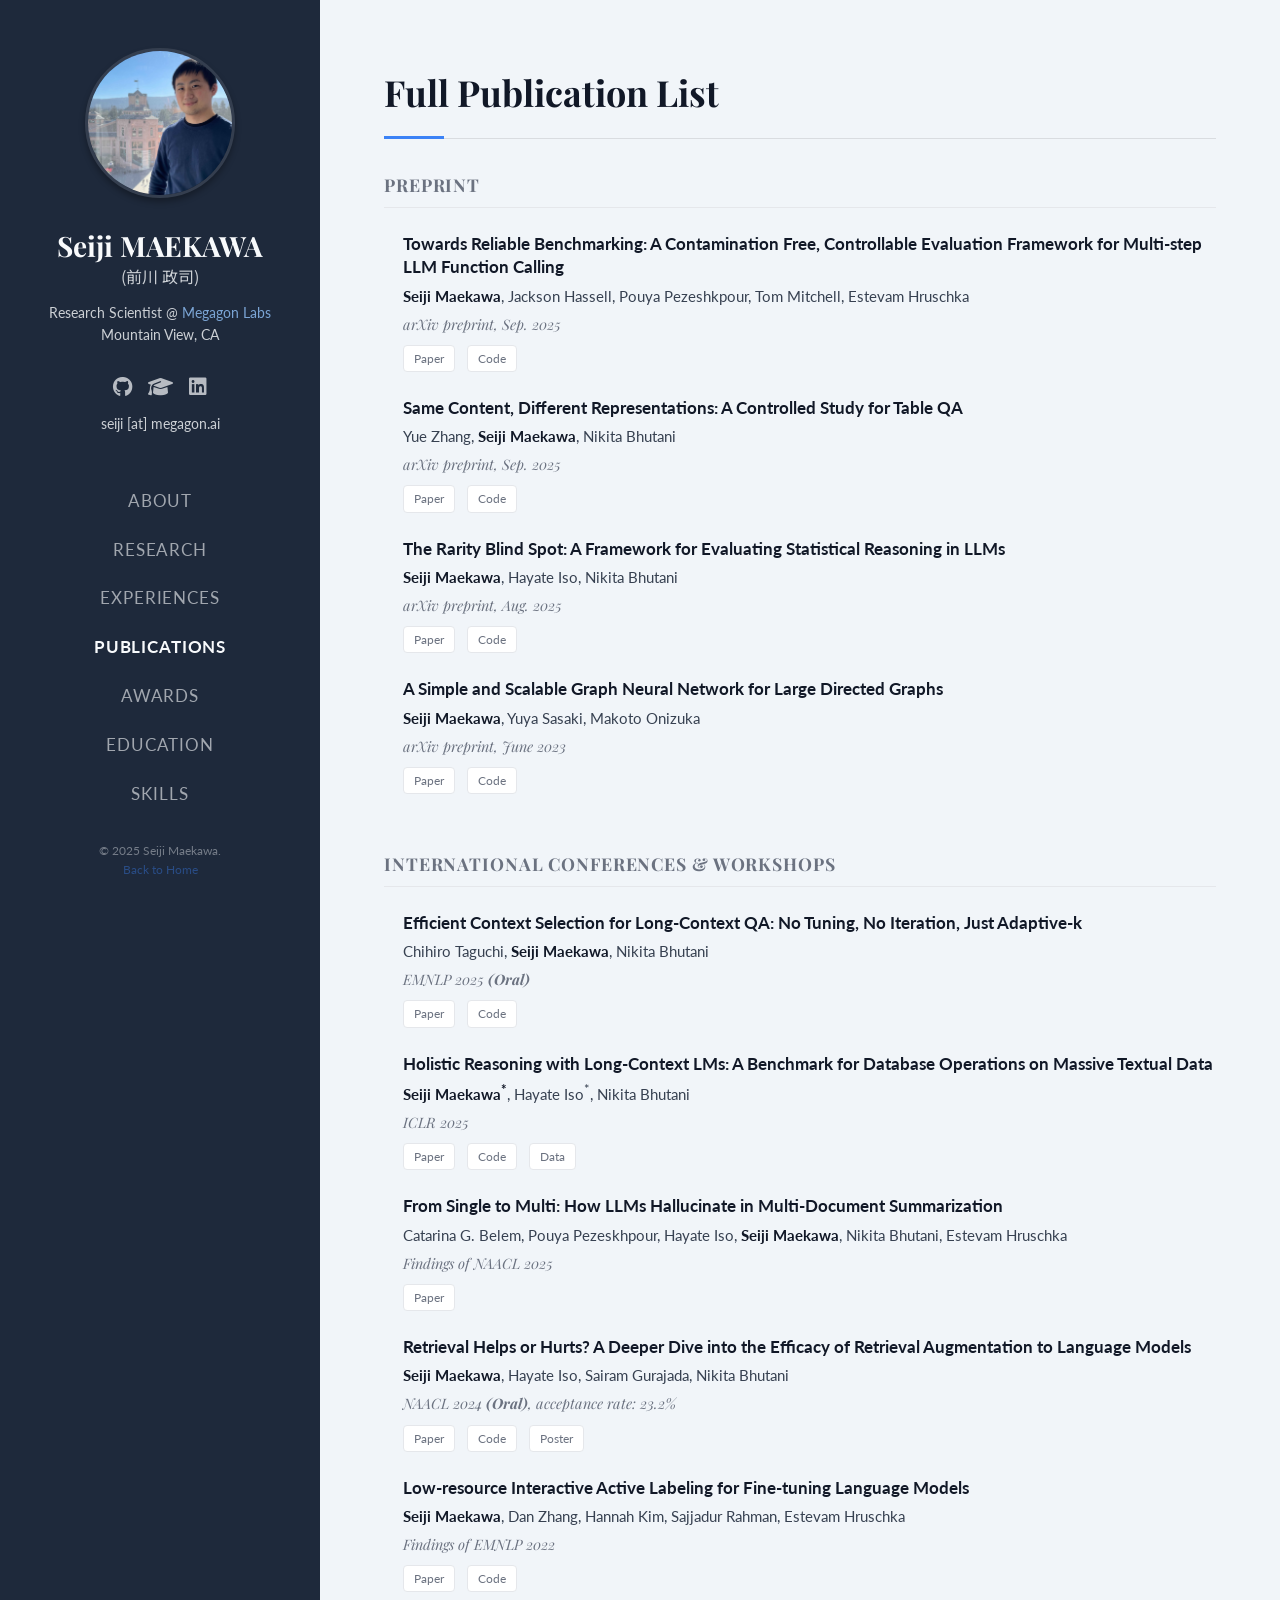
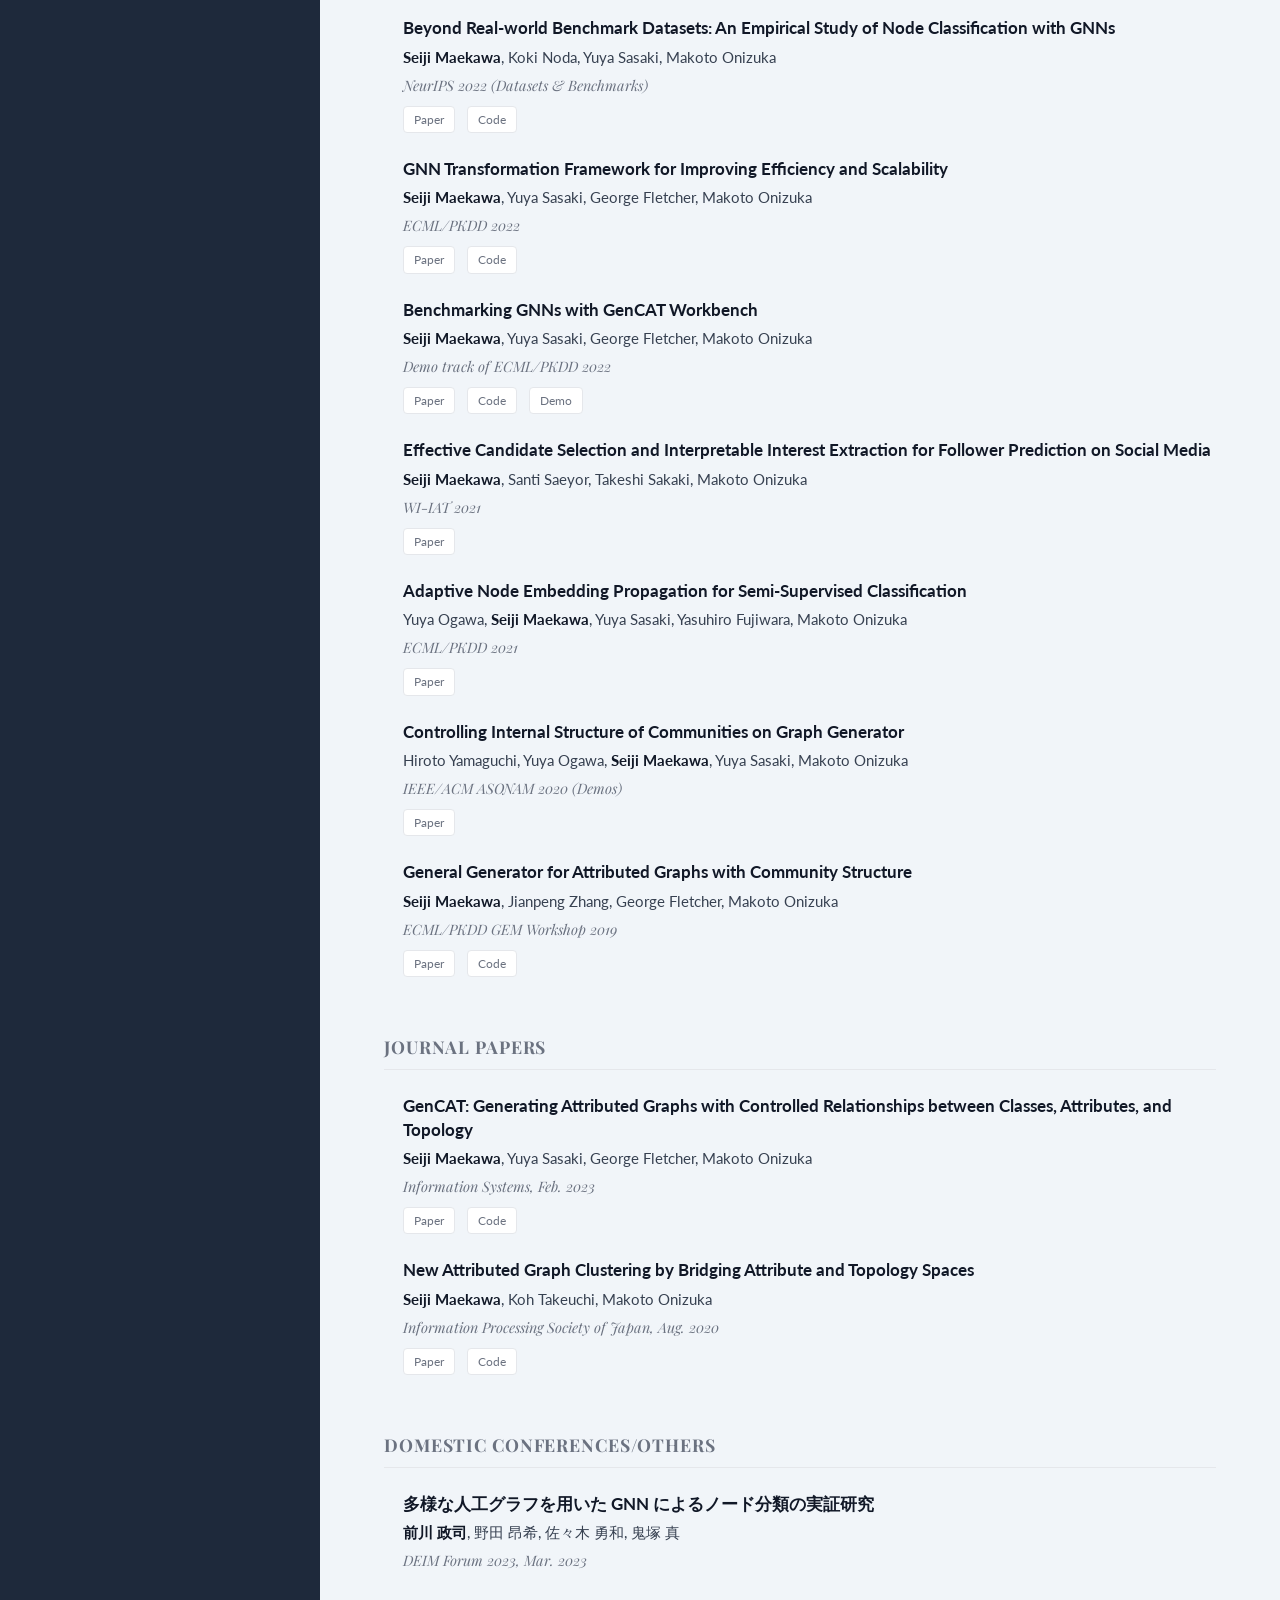
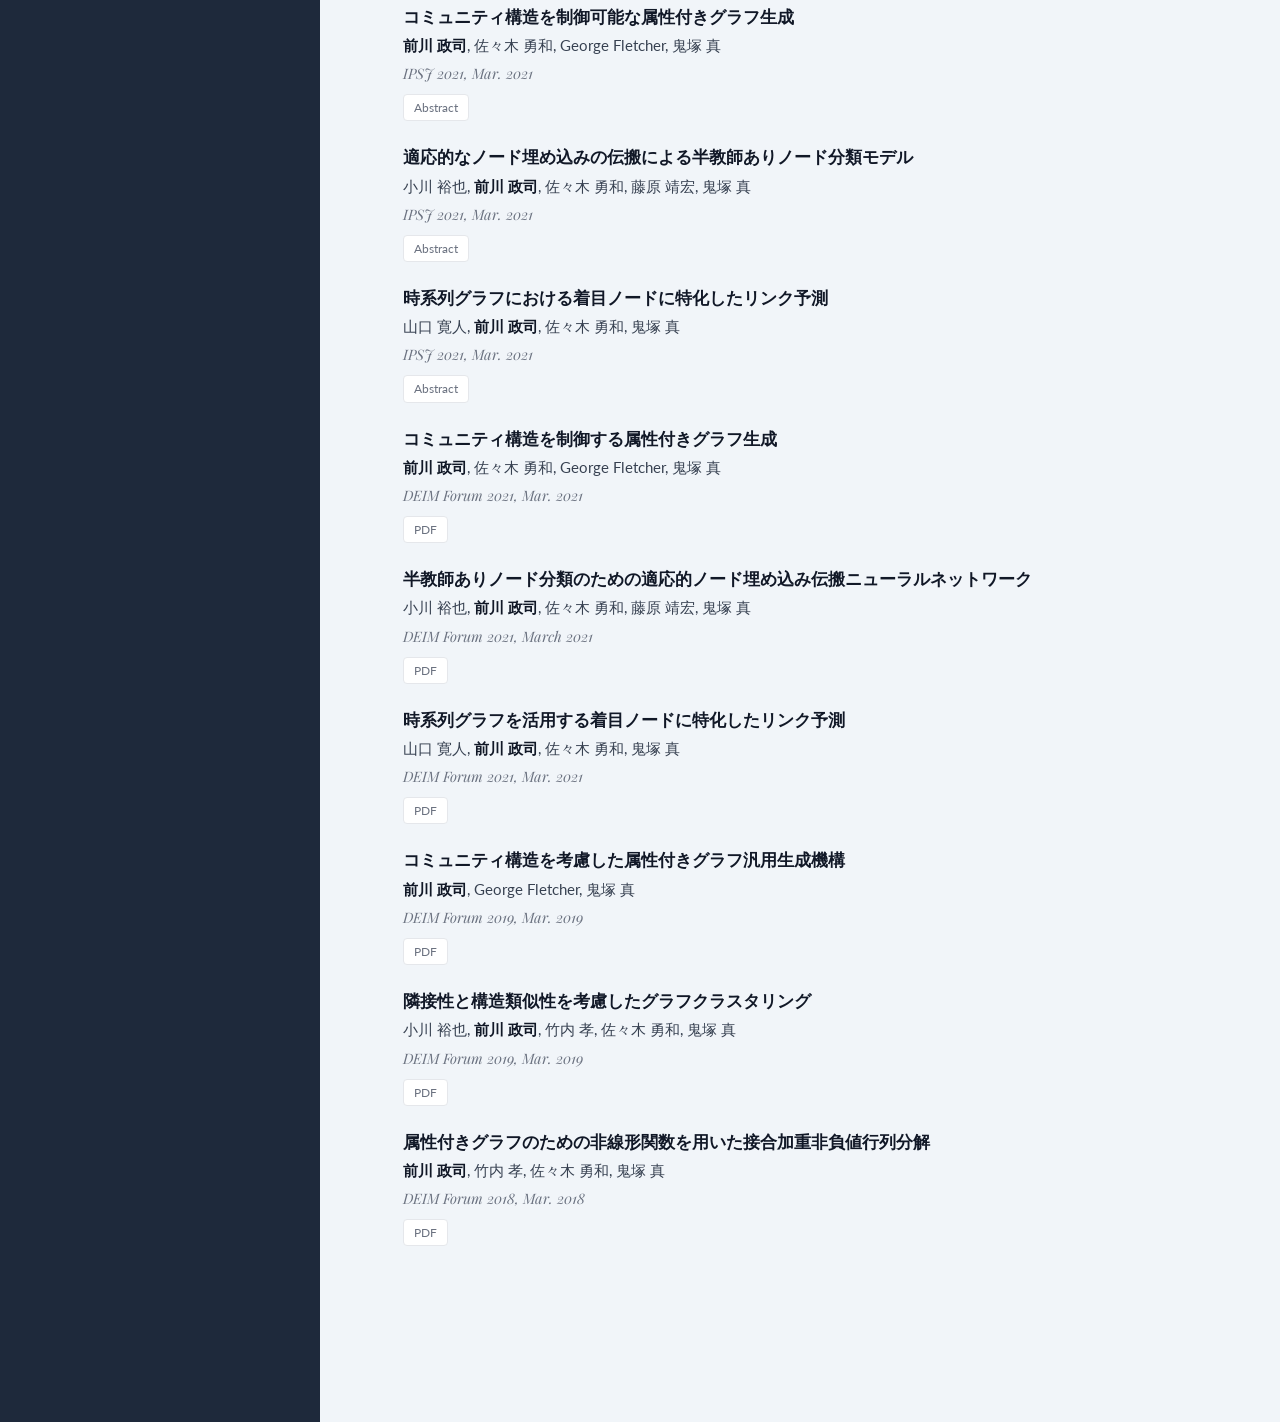
==== publications.html @ 1cd1bb96 "add codebase links" ====
<!DOCTYPE html>
<html lang="ja">
<head>
    <meta charset="utf-8">
    <meta name="viewport" content="width=device-width, initial-scale=1.0">
    <title>Publications - Seiji MAEKAWA</title>
    <!-- Elegant Serif for Headlines, Clean Sans for body -->
    <link href="https://fonts.googleapis.com/css2?family=Playfair+Display:ital,wght@0,400;0,700;1,400&family=Lato:wght@300;400;700&family=Noto+Sans+JP:wght@300;400;700&display=swap" rel="stylesheet">
    <link rel="stylesheet" href="https://cdnjs.cloudflare.com/ajax/libs/font-awesome/6.4.0/css/all.min.css">
    <link href="css/style.css" rel="stylesheet">
</head>
<body>

<div class="layout-wrapper">
    <!-- Sidebar -->
    <aside class="sidebar">
        <div class="sidebar-sticky">
            <div class="profile-header">
                <a href="index.html">
                    <img class="profile-picture" src="seiji_hp_wide.jpg" alt="Seiji Maekawa"/>
                </a>
                <h1 class="about-name"><a href="index.html" style="color: inherit;">Seiji MAEKAWA</a> <br> <span class="jp-name">(前川 政司)</span></h1>
                <p class="current-position">
                    Research Scientist @ <a href="https://megagon.ai/" target="_blank">Megagon Labs</a><br>
                    Mountain View, CA
                </p>
                <div class="social-links">
                    <a href="https://github.com/seijimaekawa" aria-label="GitHub"><i class="fab fa-github"></i></a>
                    <a href="https://scholar.google.com/citations?user=O2HlSxwAAAAJ" aria-label="Google Scholar"><i class="fas fa-graduation-cap"></i></a>
                    <a href="https://www.linkedin.com/in/seiji-maekawa-04952b1b4/" aria-label="LinkedIn"><i class="fab fa-linkedin"></i></a>
                </div>
                <div style="margin-top: 10px; font-size: 0.9em; opacity: 0.8;">
                   seiji [at] megagon.ai
                </div>
            </div>

            <nav class="sidebar-nav">
                <ul>
                    <li><a href="index.html#about">About</a></li>
                    <li><a href="index.html#research">Research</a></li>
                    <li><a href="index.html#experiences">Experiences</a></li>
                    <li><a href="publications.html" style="opacity: 1; font-weight: 700;">Publications</a></li>
                    <li><a href="index.html#awards">Awards</a></li>
                    <li><a href="index.html#education">Education</a></li>
                    <li><a href="index.html#skills">Skills</a></li>
                </ul>
            </nav>

            <footer class="sidebar-footer">
                <p>© 2025 Seiji Maekawa.</p>
                <p><a href="index.html">Back to Home</a></p>
            </footer>
        </div>
    </aside>

    <!-- Mobile Header -->
    <header class="mobile-header">
        <div class="container">
            <a class="mobile-brand" href="index.html">S. Maekawa</a>
            <button class="mobile-menu-toggle" aria-label="Open Menu">
                <i class="fas fa-bars"></i>
            </button>
        </div>
    </header>

    <!-- Main Content Area -->
    <main class="main-content">
        
        <section id="publications-full">
            <h2 class="section-title">Full Publication List</h2>

            <div class="pub-category">
                <h3>Preprint</h3>
                <div class="publication-list">
                    <div class="publication-item">
                        <div class="pub-title">Towards Reliable Benchmarking: A Contamination Free, Controllable Evaluation Framework for Multi-step LLM Function Calling</div>
                        <div class="pub-authors"><u>Seiji Maekawa</u>, Jackson Hassell, Pouya Pezeshkpour, Tom Mitchell, Estevam Hruschka</div>
                        <div class="pub-venue">arXiv preprint, Sep. 2025</div>
                        <div class="pub-links">
                            <a href="https://arxiv.org/abs/2509.26553" class="btn-sm">Paper</a>
                            <a href="https://github.com/megagonlabs/FuncBenchGen" class="btn-sm">Code</a>
                        </div>
                    </div>                
                    <div class="publication-item">
                        <div class="pub-title">Same Content, Different Representations: A Controlled Study for Table QA</div>
                        <div class="pub-authors">Yue Zhang, <u>Seiji Maekawa</u>, Nikita Bhutani</div>
                        <div class="pub-venue">arXiv preprint, Sep. 2025</div>
                        <div class="pub-links">
                            <a href="https://arxiv.org/abs/2509.22983" class="btn-sm">Paper</a>
                            <a href="https://github.com/megagonlabs/RePairTQA" class="btn-sm">Code</a>
                        </div>
                    </div>                
                    <div class="publication-item">
                        <div class="pub-title">The Rarity Blind Spot: A Framework for Evaluating Statistical Reasoning in LLMs</div>
                        <div class="pub-authors"><u>Seiji Maekawa</u>, Hayate Iso, Nikita Bhutani</div>
                        <div class="pub-venue">arXiv preprint, Aug. 2025</div>
                        <div class="pub-links">
                            <a href="https://arxiv.org/abs/2509.00245" class="btn-sm">Paper</a>
                            <a href="https://github.com/megagonlabs/DiFBench" class="btn-sm">Code</a>
                        </div>
                    </div>
                    <div class="publication-item">
                        <div class="pub-title">A Simple and Scalable Graph Neural Network for Large Directed Graphs</div>
                        <div class="pub-authors"><u>Seiji Maekawa</u>, Yuya Sasaki, Makoto Onizuka</div>
                        <div class="pub-venue">arXiv preprint, June 2023</div>
                        <div class="pub-links">
                            <a href="https://arxiv.org/abs/2306.08274" class="btn-sm">Paper</a>
                            <a href="https://github.com/seijimaekawa/A2DUG" class="btn-sm">Code</a>
                        </div>
                    </div>
                </div>
            </div>
            
            <div class="pub-category">
                <h3>International Conferences & Workshops</h3>
                <div class="publication-list">
                    <div class="publication-item">
                        <div class="pub-title">Efficient Context Selection for Long-Context QA: No Tuning, No Iteration, Just Adaptive-k</div>
                        <div class="pub-authors">Chihiro Taguchi, <u>Seiji Maekawa</u>, Nikita Bhutani</div>
                        <div class="pub-venue">EMNLP 2025 <strong>(Oral)</strong></div>
                        <div class="pub-links">
                            <a href="https://arxiv.org/abs/2506.08479" class="btn-sm">Paper</a>
                            <a href="https://github.com/megagonlabs/adaptive-k-retrieval" class="btn-sm">Code</a>
                        </div>
                    </div>

                    <div class="publication-item">
                        <div class="pub-title">Holistic Reasoning with Long-Context LMs: A Benchmark for Database Operations on Massive Textual Data</div>
                        <div class="pub-authors"><u>Seiji Maekawa<sup>*</sup></u>, Hayate Iso<sup>*</sup>, Nikita Bhutani</div>
                        <div class="pub-venue">ICLR 2025</div>
                        <div class="pub-links">
                            <a href="https://arxiv.org/abs/2410.11996" class="btn-sm">Paper</a>
                            <a href="https://github.com/megagonlabs/holobench" class="btn-sm">Code</a>
                            <a href="https://huggingface.co/datasets/megagonlabs/holobench" class="btn-sm">Data</a>
                        </div>
                    </div>

                    <div class="publication-item">
                        <div class="pub-title">From Single to Multi: How LLMs Hallucinate in Multi-Document Summarization</div>
                        <div class="pub-authors">Catarina G. Belem, Pouya Pezeskhpour, Hayate Iso, <u>Seiji Maekawa</u>, Nikita Bhutani, Estevam Hruschka</div>
                        <div class="pub-venue">Findings of NAACL 2025</div>
                         <div class="pub-links">
                            <a href="https://arxiv.org/abs/2410.13961" class="btn-sm">Paper</a>
                        </div>
                    </div>

                    <div class="publication-item">
                        <div class="pub-title">Retrieval Helps or Hurts? A Deeper Dive into the Efficacy of Retrieval Augmentation to Language Models</div>
                        <div class="pub-authors"><u>Seiji Maekawa</u>, Hayate Iso, Sairam Gurajada, Nikita Bhutani</div>
                        <div class="pub-venue">NAACL 2024 <strong>(Oral)</strong>, acceptance rate: 23.2%</div>
                        <div class="pub-links">
                            <a href="https://arxiv.org/abs/2402.13492" class="btn-sm">Paper</a>
                            <a href="https://github.com/megagonlabs/witqa" class="btn-sm">Code</a>
                            <a href="https://github.com/seijimaekawa/seijimaekawa.github.io/blob/test/files/WiTQA_poster.pdf" class="btn-sm">Poster</a>
                        </div>
                    </div>

                    <div class="publication-item">
                        <div class="pub-title">Low-resource Interactive Active Labeling for Fine-tuning Language Models</div>
                        <div class="pub-authors"><u>Seiji Maekawa</u>, Dan Zhang, Hannah Kim, Sajjadur Rahman, Estevam Hruschka</div>
                        <div class="pub-venue">Findings of EMNLP 2022</div>
                        <div class="pub-links">
                            <a href="https://aclanthology.org/2022.findings-emnlp.235/" class="btn-sm">Paper</a>
                            <a href="https://github.com/megagonlabs/Tyrogue" class="btn-sm">Code</a>
                        </div>
                    </div>

                    <div class="publication-item">
                        <div class="pub-title">Beyond Real-world Benchmark Datasets: An Empirical Study of Node Classification with GNNs</div>
                        <div class="pub-authors"><u>Seiji Maekawa</u>, Koki Noda, Yuya Sasaki, Makoto Onizuka</div>
                        <div class="pub-venue">NeurIPS 2022 (Datasets & Benchmarks)</div>
                        <div class="pub-links">
                            <a href="https://openreview.net/forum?id=bSULxOy3On" class="btn-sm">Paper</a>
                            <a href="https://github.com/seijimaekawa/empirical-study-of-GNNs" class="btn-sm">Code</a>
                        </div>
                    </div>

                    <div class="publication-item">
                        <div class="pub-title">GNN Transformation Framework for Improving Efficiency and Scalability</div>
                        <div class="pub-authors"><u>Seiji Maekawa</u>, Yuya Sasaki, George Fletcher, Makoto Onizuka</div>
                        <div class="pub-venue">ECML/PKDD 2022</div>
                        <div class="pub-links">
                            <a href="https://arxiv.org/abs/2207.12000" class="btn-sm">Paper</a>
                            <a href="https://github.com/seijimaekawa/LCtransformation" class="btn-sm">Code</a>
                        </div>
                    </div>
                    
                    <div class="publication-item">
                        <div class="pub-title">Benchmarking GNNs with GenCAT Workbench</div>
                        <div class="pub-authors"><u>Seiji Maekawa</u>, Yuya Sasaki, George Fletcher, Makoto Onizuka</div>
                        <div class="pub-venue">Demo track of ECML/PKDD 2022</div>
                        <div class="pub-links">
                            <a href="https://2022.ecmlpkdd.org/wp-content/uploads/2022/09/sub_1444.pdf" class="btn-sm">Paper</a>
                             <a href="https://github.com/seijimaekawa/GenCAT/tree/main/GenCAT_Workbench" class="btn-sm">Code</a>
                            <a href="https://www.youtube.com/watch?v=28xVOHRDpCE" class="btn-sm">Demo</a>
                        </div>
                    </div>

                    <div class="publication-item">
                        <div class="pub-title">Effective Candidate Selection and Interpretable Interest Extraction for Follower Prediction on Social Media</div>
                        <div class="pub-authors"><u>Seiji Maekawa</u>, Santi Saeyor, Takeshi Sakaki, Makoto Onizuka</div>
                        <div class="pub-venue">WI-IAT 2021</div>
                        <div class="pub-links">
                             <a href="https://dl.acm.org/doi/fullHtml/10.1145/3486622.3493954" class="btn-sm">Paper</a>
                        </div>
                    </div>

                    <div class="publication-item">
                        <div class="pub-title">Adaptive Node Embedding Propagation for Semi-Supervised Classification</div>
                        <div class="pub-authors">Yuya Ogawa, <u>Seiji Maekawa</u>, Yuya Sasaki, Yasuhiro Fujiwara, Makoto Onizuka</div>
                        <div class="pub-venue">ECML/PKDD 2021</div>
                        <div class="pub-links">
                            <a href="https://2021.ecmlpkdd.org/wp-content/uploads/2021/07/sub_662.pdf" class="btn-sm">Paper</a>
                        </div>
                    </div>

                    <div class="publication-item">
                        <div class="pub-title">Controlling Internal Structure of Communities on Graph Generator</div>
                        <div class="pub-authors">Hiroto Yamaguchi, Yuya Ogawa, <u>Seiji Maekawa</u>, Yuya Sasaki, Makoto Onizuka</div>
                        <div class="pub-venue">IEEE/ACM ASONAM 2020 (Demos)</div>
                        <div class="pub-links">
                            <a href="https://www.computer.org/csdl/proceedings-article/asonam/2020/09381439/1semypsPsFq" class="btn-sm">Paper</a>
                        </div>
                    </div>

                    <div class="publication-item">
                        <div class="pub-title">General Generator for Attributed Graphs with Community Structure</div>
                        <div class="pub-authors"><u>Seiji Maekawa</u>, Jianpeng Zhang, George Fletcher, Makoto Onizuka</div>
                        <div class="pub-venue">ECML/PKDD GEM Workshop 2019</div>
                        <div class="pub-links">
                            <a href="https://gem-ecmlpkdd.github.io/archive/2019/papers/" class="btn-sm">Paper</a>
                            <a href="https://github.com/seijimaekawa/acMark" class="btn-sm">Code</a>
                        </div>
                    </div>
                </div>
            </div>

            <div class="pub-category">
                <h3>Journal Papers</h3>
                 <div class="publication-list">
                    <div class="publication-item">
                        <div class="pub-title">GenCAT: Generating Attributed Graphs with Controlled Relationships between Classes, Attributes, and Topology</div>
                        <div class="pub-authors"><u>Seiji Maekawa</u>, Yuya Sasaki, George Fletcher, Makoto Onizuka</div>
                        <div class="pub-venue">Information Systems, Feb. 2023</div>
                        <div class="pub-links">
                            <a href="https://arxiv.org/abs/2109.04639" class="btn-sm">Paper</a>
                            <a href="https://github.com/seijimaekawa/GenCAT" class="btn-sm">Code</a>
                        </div>
                    </div>
                    <div class="publication-item">
                        <div class="pub-title">New Attributed Graph Clustering by Bridging Attribute and Topology Spaces</div>
                        <div class="pub-authors"><u>Seiji Maekawa</u>, Koh Takeuchi, Makoto Onizuka</div>
                        <div class="pub-venue">Information Processing Society of Japan, Aug. 2020</div>
                        <div class="pub-links">
                            <a href="https://www.jstage.jst.go.jp/article/ipsjjip/28/0/28_427/_article/-char/ja/" class="btn-sm">Paper</a>
                            <a href="https://github.com/seijimaekawa/NAGC" class="btn-sm">Code</a>
                        </div>
                    </div>
                </div>
            </div>
            
            <div class="pub-category">
                <h3>Domestic Conferences/Others</h3>
                <div class="publication-list">
                     <div class="publication-item">
                        <div class="pub-title">多様な人工グラフを用いた GNN によるノード分類の実証研究</div>
                        <div class="pub-authors"><u>前川 政司</u>, 野田 昂希, 佐々木 勇和, 鬼塚 真</div>
                        <div class="pub-venue">DEIM Forum 2023, Mar. 2023</div>
                    </div>
                    <div class="publication-item">
                        <div class="pub-title">コミュニティ構造を制御可能な属性付きグラフ生成</div>
                        <div class="pub-authors"><u>前川 政司</u>, 佐々木 勇和, George Fletcher, 鬼塚 真</div>
                        <div class="pub-venue">IPSJ 2021, Mar. 2021</div>
                        <div class="pub-links">
                            <a href="https://www.ipsj.or.jp/event/taikai/83/ipsj_web2021/data/pdf/6B-02.html" class="btn-sm">Abstract</a>
                        </div>
                    </div>
                    <div class="publication-item">
                        <div class="pub-title">適応的なノード埋め込みの伝搬による半教師ありノード分類モデル</div>
                        <div class="pub-authors">小川 裕也, <u>前川 政司</u>, 佐々木 勇和, 藤原 靖宏, 鬼塚 真</div>
                        <div class="pub-venue">IPSJ 2021, Mar. 2021</div>
                        <div class="pub-links">
                            <a href="https://www.ipsj.or.jp/event/taikai/83/ipsj_web2021/data/pdf/4Q-05.html" class="btn-sm">Abstract</a>
                        </div>
                    </div>
                     <div class="publication-item">
                         <div class="pub-title">時系列グラフにおける着目ノードに特化したリンク予測</div>
                         <div class="pub-authors">山口 寛人, <u>前川 政司</u>, 佐々木 勇和, 鬼塚 真</div>
                         <div class="pub-venue">IPSJ 2021, Mar. 2021</div>
                         <div class="pub-links">
                             <a href="https://www.ipsj.or.jp/event/taikai/83/ipsj_web2021/data/pdf/7J-05.html" class="btn-sm">Abstract</a>
                         </div>
                     </div>
                     <div class="publication-item">
                         <div class="pub-title">コミュニティ構造を制御する属性付きグラフ生成</div>
                         <div class="pub-authors"><u>前川 政司</u>, 佐々木 勇和, George Fletcher, 鬼塚 真</div>
                         <div class="pub-venue">DEIM Forum 2021, Mar. 2021</div>
                         <div class="pub-links">
                             <a href="https://proceedings-of-deim.github.io/DEIM2021/papers/A24-4.pdf" class="btn-sm">PDF</a>
                         </div>
                     </div>
                    <div class="publication-item">
                         <div class="pub-title">半教師ありノード分類のための適応的ノード埋め込み伝搬ニューラルネットワーク</div>
                         <div class="pub-authors">小川 裕也, <u>前川 政司</u>, 佐々木 勇和, 藤原 靖宏, 鬼塚 真</div>
                         <div class="pub-venue">DEIM Forum 2021, March 2021</div>
                         <div class="pub-links">
                             <a href="https://proceedings-of-deim.github.io/DEIM2021/papers/E11-3.pdf" class="btn-sm">PDF</a>
                         </div>
                     </div>
                     <div class="publication-item">
                          <div class="pub-title">時系列グラフを活用する着目ノードに特化したリンク予測</div>
                          <div class="pub-authors">山口 寛人, <u>前川 政司</u>, 佐々木 勇和, 鬼塚 真</div>
                          <div class="pub-venue">DEIM Forum 2021, Mar. 2021</div>
                          <div class="pub-links">
                              <a href="https://proceedings-of-deim.github.io/DEIM2021/papers/A31-2.pdf" class="btn-sm">PDF</a>
                          </div>
                      </div>
                      <div class="publication-item">
                          <div class="pub-title">コミュニティ構造を考慮した属性付きグラフ汎用生成機構</div>
                          <div class="pub-authors"><u>前川 政司</u>, George Fletcher, 鬼塚 真</div>
                          <div class="pub-venue">DEIM Forum 2019, Mar. 2019</div>
                          <div class="pub-links">
                              <a href="https://db-event.jpn.org/deim2019/post/papers/4.pdf" class="btn-sm">PDF</a>
                          </div>
                      </div>
                      <div class="publication-item">
                          <div class="pub-title">隣接性と構造類似性を考慮したグラフクラスタリング</div>
                          <div class="pub-authors">小川 裕也, <u>前川 政司</u>, 竹内 孝, 佐々木 勇和, 鬼塚 真</div>
                          <div class="pub-venue">DEIM Forum 2019, Mar. 2019</div>
                          <div class="pub-links">
                              <a href="https://db-event.jpn.org/deim2019/post/papers/199.pdf" class="btn-sm">PDF</a>
                          </div>
                      </div>
                      <div class="publication-item">
                          <div class="pub-title">属性付きグラフのための非線形関数を用いた接合加重非負値行列分解</div>
                          <div class="pub-authors"><u>前川 政司</u>, 竹内 孝, 佐々木 勇和, 鬼塚 真</div>
                          <div class="pub-venue">DEIM Forum 2018, Mar. 2018</div>
                          <div class="pub-links">
                              <a href="https://db-event.jpn.org/deim2018/data/papers/119.pdf" class="btn-sm">PDF</a>
                          </div>
                      </div>
                </div>
            </div>

        </section>

    </main>
</div>

<script>
    // --- Mobile Menu Toggle ---
    (function() {
        const toggleBtn = document.querySelector('.mobile-menu-toggle');
        const sidebar = document.querySelector('.sidebar');
        
        if(toggleBtn){
            toggleBtn.addEventListener('click', function() {
                sidebar.classList.toggle('active');
            });
        }
        
        const navLinks = document.querySelectorAll('.sidebar-nav a');
        navLinks.forEach(link => {
            link.addEventListener('click', () => {
                sidebar.classList.remove('active');
            });
        });
    })();
</script>

</body>
</html>
---- css/style.css ----
:root {
    /* Colors */
    --sidebar-bg: #1e293b; /* Sidebar Background: Dark Slate */
    --sidebar-text: #f8fafc;
    --primary-color: #3b82f6; /* Accent Blue */
    --surface-color: #ffffff;
    --bg-color: #f1f5f9; /* Light Grayish Blue */
    --text-heading: #111827;
    --text-body: #374151;
    --text-muted: #6b7280;
    --border-color: #e5e7eb;

    /* Spacing & Sizes */
    --sidebar-width: 320px;
    --mobile-header-height: 60px;
}

* {
    box-sizing: border-box;
    margin: 0;
    padding: 0;
}

body {
    font-family: 'Lato', sans-serif;
    color: var(--text-body);
    background-color: var(--bg-color);
    line-height: 1.6;
    overflow-x: hidden;
}

h1, h2, h3, h4, h5, h6 {
    font-family: 'Playfair Display', serif;
    color: var(--text-heading);
    margin-bottom: 0.5rem;
}

a {
    color: var(--primary-color);
    text-decoration: none;
    transition: color 0.2s ease;
}

a:hover {
    color: #1d4ed8;
}

/* --- Layout --- */
.layout-wrapper {
    display: flex;
    min-height: 100vh;
}

/* --- Sidebar --- */
.sidebar {
    width: var(--sidebar-width);
    background-color: var(--sidebar-bg);
    color: var(--sidebar-text);
    flex-shrink: 0;
    position: relative;
    z-index: 1000;
}

.sidebar-sticky {
    position: fixed;
    top: 0;
    left: 0;
    width: var(--sidebar-width);
    height: 100vh;
    padding: 3rem 2rem;
    overflow-y: auto;
    display: flex;
    flex-direction: column;
    justify-content: space-between;
}

/* Sidebar Profile */
.profile-header {
    text-align: center;
    margin-bottom: 2rem;
}

.profile-picture {
    width: 150px;
    height: 150px;
    border-radius: 50%;
    object-fit: cover;
    margin: 0 auto 1.5rem;
    border: 3px solid rgba(255,255,255,0.1);
    box-shadow: 0 4px 6px rgba(0,0,0,0.3);
}

.about-name {
    font-size: 1.75rem;
    font-weight: 700;
    color: var(--sidebar-text);
    line-height: 1.2;
}

.jp-name {
    font-size: 1rem;
    font-family: 'Noto Sans JP', sans-serif;
    font-weight: 400;
    opacity: 0.8;
    display: block;
    margin-top: 5px;
}

.current-position {
    margin-top: 1rem;
    font-size: 0.9rem;
    opacity: 0.8;
    line-height: 1.5;
}
.current-position a {
    color: #93c5fd;
}

.social-links {
    margin-top: 1.5rem;
    display: flex;
    justify-content: center;
    gap: 1rem;
}

.social-links a {
    color: var(--sidebar-text);
    font-size: 1.25rem;
    opacity: 0.7;
    transition: all 0.2s;
}

.social-links a:hover {
    opacity: 1;
    transform: translateY(-2px);
}

/* Sidebar Nav */
.sidebar-nav {
    flex-grow: 1;
    padding: 1rem 0;
}

.sidebar-nav ul {
    list-style: none;
    text-align: center;
}

.sidebar-nav li {
    margin-bottom: 0.75rem;
}

.sidebar-nav a {
    color: var(--sidebar-text);
    opacity: 0.6;
    font-size: 1.05rem;
    text-transform: uppercase;
    letter-spacing: 0.05em;
    font-weight: 400;
    display: block;
    padding: 5px 0;
}

.sidebar-nav a:hover {
    color: var(--sidebar-text);
    opacity: 1;
    text-decoration: none;
}

/* Sidebar Footer */
.sidebar-footer {
    text-align: center;
    font-size: 0.75rem;
    opacity: 0.4;
    margin-top: auto;
}

/* --- Mobile Header (Hidden on Desktop) --- */
.mobile-header {
    display: none;
    position: fixed;
    top: 0;
    left: 0;
    right: 0;
    height: var(--mobile-header-height);
    background-color: var(--sidebar-bg);
    z-index: 2000;
    align-items: center;
    padding: 0 1.5rem;
    color: white;
}
.mobile-header .container {
    display: flex;
    justify-content: space-between;
    width: 100%;
    align-items: center;
}
.mobile-brand {
    font-family: 'Playfair Display', serif;
    font-size: 1.25rem;
    font-weight: 700;
    color: white;
}
.mobile-brand:hover {
    color: white;
}
.mobile-menu-toggle {
    background: none;
    border: none;
    color: white;
    font-size: 1.5rem;
    cursor: pointer;
}


/* --- Main Content --- */
.main-content {
    flex: 1;
    padding: 4rem 4rem 6rem; /* Top Right Bottom Left */
    max-width: 1100px;
}

section {
    margin-bottom: 5rem;
    scroll-margin-top: 2rem;
}

.section-title {
    font-size: 2.25rem; /* Larger Section Titles */
    margin-bottom: 2rem;
    position: relative;
    padding-bottom: 1rem;
    border-bottom: 1px solid rgba(0,0,0,0.1);
}
/* Optional: Decorative accent on title */
.section-title::after {
    content: '';
    position: absolute;
    bottom: -1px;
    left: 0;
    width: 60px;
    height: 3px;
    background-color: var(--primary-color);
}

/* Top Intro Section */
.intro-text {
    font-size: 1.25rem;
    line-height: 1.8;
    color: var(--text-body);
    margin-bottom: 1.5rem;
}

/* Research Interests Cards */
.interests-grid {
    display: grid;
    grid-template-columns: repeat(auto-fit, minmax(280px, 1fr));
    gap: 2rem;
}

.interest-card {
    background: var(--surface-color);
    padding: 2rem;
    border-radius: 8px;
    box-shadow: 0 2px 4px rgba(0,0,0,0.05);
    transition: transform 0.3s ease, box-shadow 0.3s ease;
    border: 1px solid transparent;
}

.interest-card:hover {
    transform: translateY(-5px);
    box-shadow: 0 10px 20px rgba(0,0,0,0.1);
    border-color: rgba(59, 130, 246, 0.2);
}

.card-icon {
    font-size: 2rem;
    color: var(--primary-color);
    margin-bottom: 1rem;
}

.interest-card h3 {
    font-size: 1.25rem;
    margin-bottom: 1rem;
    font-weight: 700;
}

.interest-card ul {
    list-style: none;
    padding-left: 0;
}
.interest-card li {
    font-size: 0.95rem;
    margin-bottom: 0.5rem;
    color: var(--text-muted);
    position: relative;
    padding-left: 1.2em;
}
.interest-card li::before {
    content: "·";
    position: absolute;
    left: 0;
    font-weight: bold;
    color: var(--primary-color);
}


/* Timeline (Experiences & Education) */
.timeline {
    position: relative;
    padding-left: 2rem;
}
/* Removed the vertical line for a cleaner list-style or keeping it subtle? 
   Let's keep the vertical line but cleaner. */
.timeline::before {
    content: '';
    position: absolute;
    left: 0;
    top: 10px;
    bottom: 0;
    width: 1px;
    background: var(--border-color);
}

.timeline.no-line::before {
    display: none;
}
.timeline.no-line .timeline-item {
    margin-left: -2rem; /* Pull back */
}
.timeline.no-line .content {
    border-left: 4px solid var(--primary-color);
    background: var(--surface-color);
    padding: 1.5rem;
    border-radius: 0 8px 8px 0;
    box-shadow: 0 2px 4px rgba(0,0,0,0.02);
}


.timeline-item {
    position: relative;
    margin-bottom: 2.5rem;
}

.timeline-item .date {
    font-size: 0.85rem;
    font-weight: 700;
    color: var(--primary-color);
    display: block;
    margin-bottom: 0.5rem;
    letter-spacing: 0.05em;
    background: var(--bg-color);
    padding: 0 5px;
    width: fit-content;
}

.timeline-item .content {
    position: relative;
}

.timeline-item .content h3 {
    font-size: 1.15rem;
    margin-bottom: 0.2rem;
}
.timeline-item .content p strong {
    font-weight: 600;
    color: var(--text-body);
}
.timeline-item .content p.desc {
    margin-top: 0.5rem;
    font-size: 0.95rem;
    color: var(--text-muted);
    line-height: 1.5;
}


/* Publications */
.pub-category {
    margin-bottom: 3.5rem;
}
.pub-category h3 {
    font-size: 1.1rem;
    text-transform: uppercase;
    color: var(--text-muted);
    letter-spacing: 0.05em;
    border-bottom: 1px solid var(--border-color);
    padding-bottom: 0.5rem;
    margin-bottom: 1.5rem;
}

.publication-list {
    display: grid;
    gap: 1.5rem;
}

.publication-item {
    /* clean style */
    padding-left: 1rem;
    border-left: 3px solid transparent; /* invisible border for alignment */
    transition: all 0.2s;
}
.publication-item:hover {
    border-left-color: var(--primary-color);
}

.pub-title {
    font-weight: 700;
    color: var(--text-heading);
    font-size: 1.05rem;
    margin-bottom: 0.3rem;
    line-height: 1.4;
}

.pub-authors {
    font-size: 0.95rem;
    color: var(--text-body);
    margin-bottom: 0.3rem;
}
.pub-authors u {
    text-decoration: none;
    font-weight: 700;
    color: var(--text-heading);
}

.pub-venue {
    font-style: italic;
    color: var(--text-muted);
    font-size: 0.9rem;
    margin-bottom: 0.5rem;
    font-family: 'Playfair Display', serif; /* Slight accent */
}

.pub-links .btn-sm {
    display: inline-block;
    padding: 3px 10px;
    font-size: 0.75rem;
    border: 1px solid var(--border-color);
    border-radius: 4px;
    color: var(--text-muted);
    margin-right: 8px;
    background: var(--surface-color);
}
.pub-links .btn-sm:hover {
    background: var(--primary-color);
    color: white;
    border-color: var(--primary-color);
    text-decoration: none;
}


/* Awards & Skills (Misc Grid) */
.grid-2-col {
    display: grid;
    grid-template-columns: 1fr 1fr;
    gap: 2rem;
}

.simple-card {
    padding: 0;
    background: transparent;
    box-shadow: none;
    border: none;
}
.simple-card:hover {
    transform: none;
    box-shadow: none;
}
.simple-card h3 {
    font-size: 1.25rem;
    margin-bottom: 1rem;
    border-bottom: 2px solid var(--primary-color);
    display: inline-block;
    padding-bottom: 5px;
}

.styled-list li {
    margin-bottom: 0.8rem;
    /* font-size: 0.95rem; is default */
    list-style: none; /* override card styles */
    padding-left: 0;
}
.styled-list li::before {
    content: none;
}

.skills-wrapper {
    display: flex;
    flex-wrap: wrap;
    gap: 10px;
}

.skill-tag {
    background-color: var(--surface-color);
    border: 1px solid var(--border-color);
    padding: 8px 16px;
    border-radius: 20px;
    font-size: 0.9rem;
    color: var(--text-heading);
    box-shadow: 0 1px 2px rgba(0,0,0,0.03);
}


/* --- Responsive Design --- */

/* Tablet & Mobile */
@media (max-width: 900px) {
    .layout-wrapper {
        flex-direction: column;
    }

    /* Sidebar becomes Top Section on Mobile */
    .sidebar {
        width: 100%;
        height: auto;
        position: relative; /* Normal flow */
        background-color: var(--sidebar-bg);
        z-index: 100;
        box-shadow: none;
    }

    .sidebar-sticky {
        position: relative;
        width: 100%;
        height: auto;
        padding: 3rem 1.5rem 2rem;
        text-align: center;
    }

    .profile-header {
        margin-bottom: 2rem;
    }
    
    .profile-picture {
        width: 120px;
        height: 120px;
        margin-bottom: 1rem;
    }

    /* Sidebar nav becomes a horizontal list or grid grid */
    .sidebar-nav ul {
        display: flex;
        flex-wrap: wrap;
        justify-content: center;
        gap: 0.5rem 1rem;
    }
    
    .sidebar-nav li {
        margin-bottom: 0;
    }

    .sidebar-nav a {
        padding: 5px 10px;
        background: rgba(255,255,255,0.05);
        border-radius: 4px;
        font-size: 0.9rem;
    }

    /* Hide the mobile header toggle since sidebar is always visible */
    .mobile-header {
        display: none !important;
    }

    .main-content {
        padding: 3rem 1.5rem 4rem; /* Standard mobile padding */
        max-width: 100%;
        width: 100%;
    }
    
    .grid-2-col {
        grid-template-columns: 1fr;
    }

    section {
        margin-bottom: 4rem;
    }
}
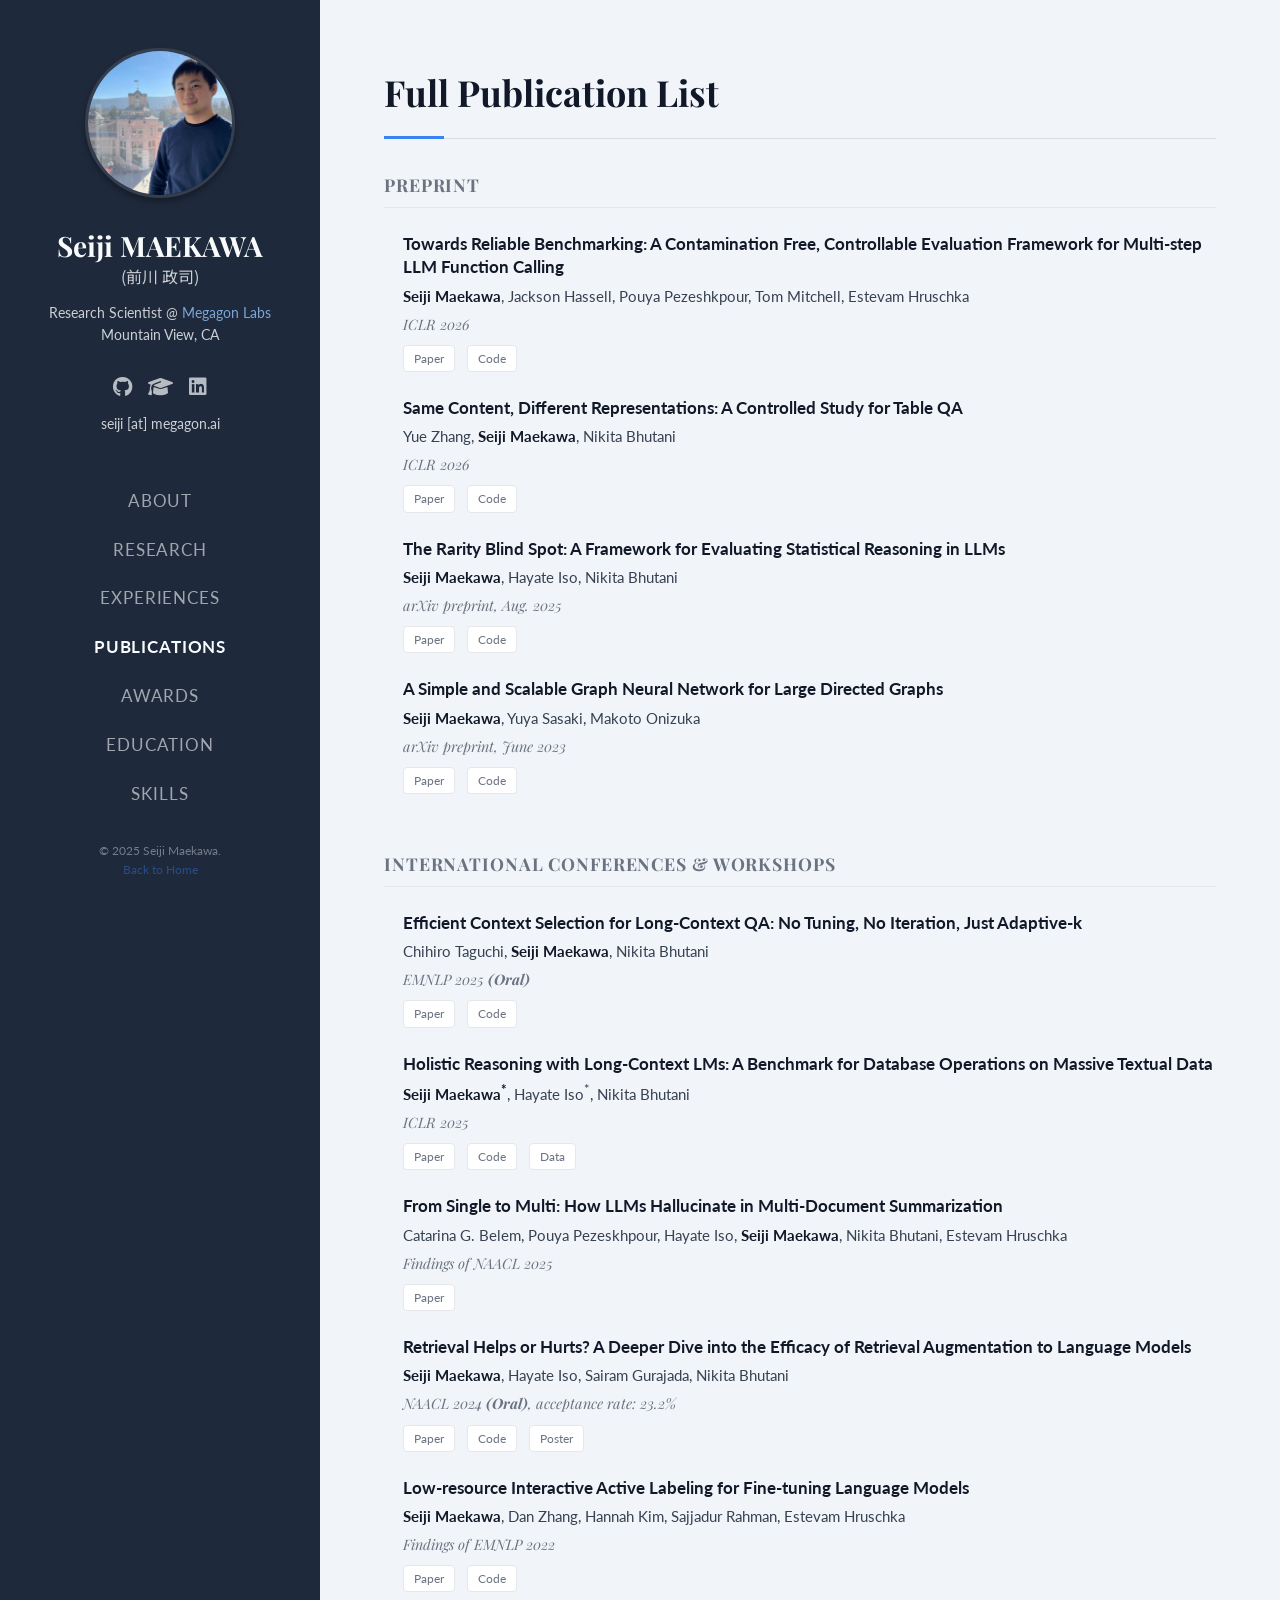
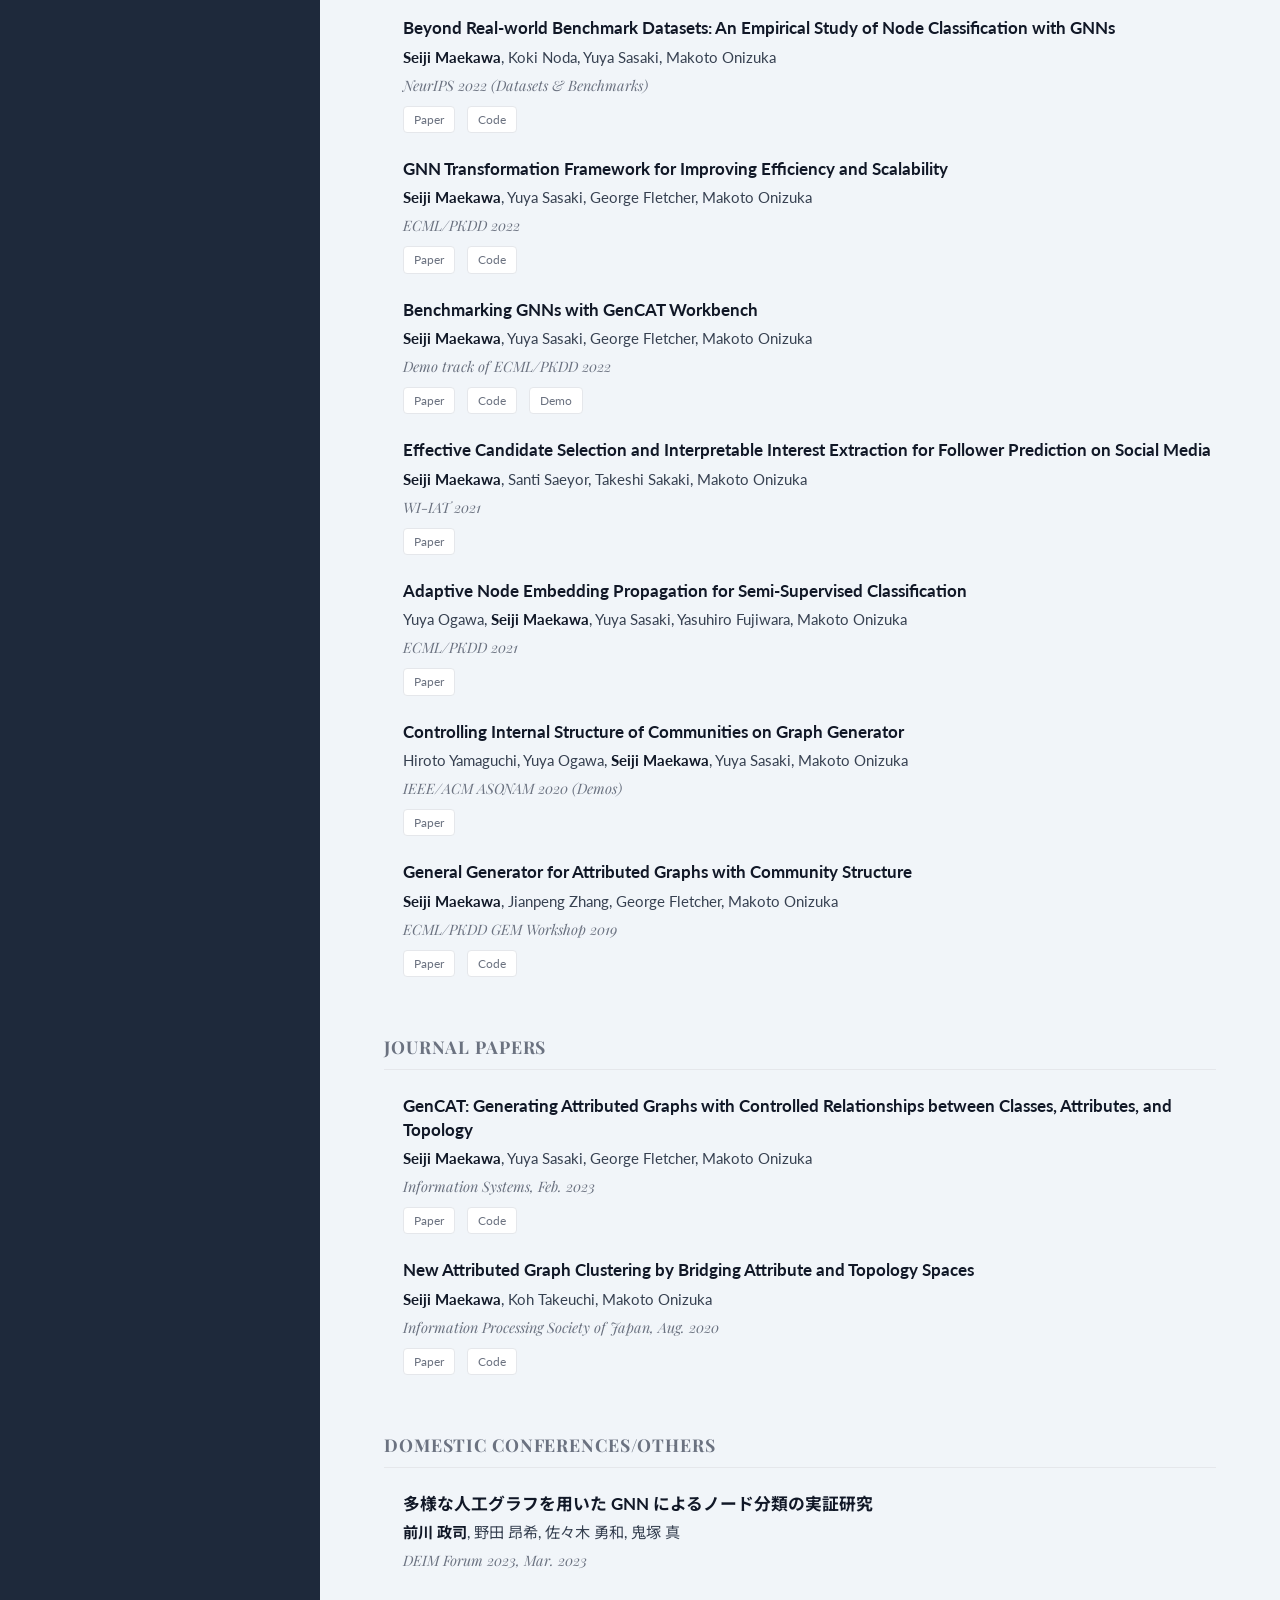
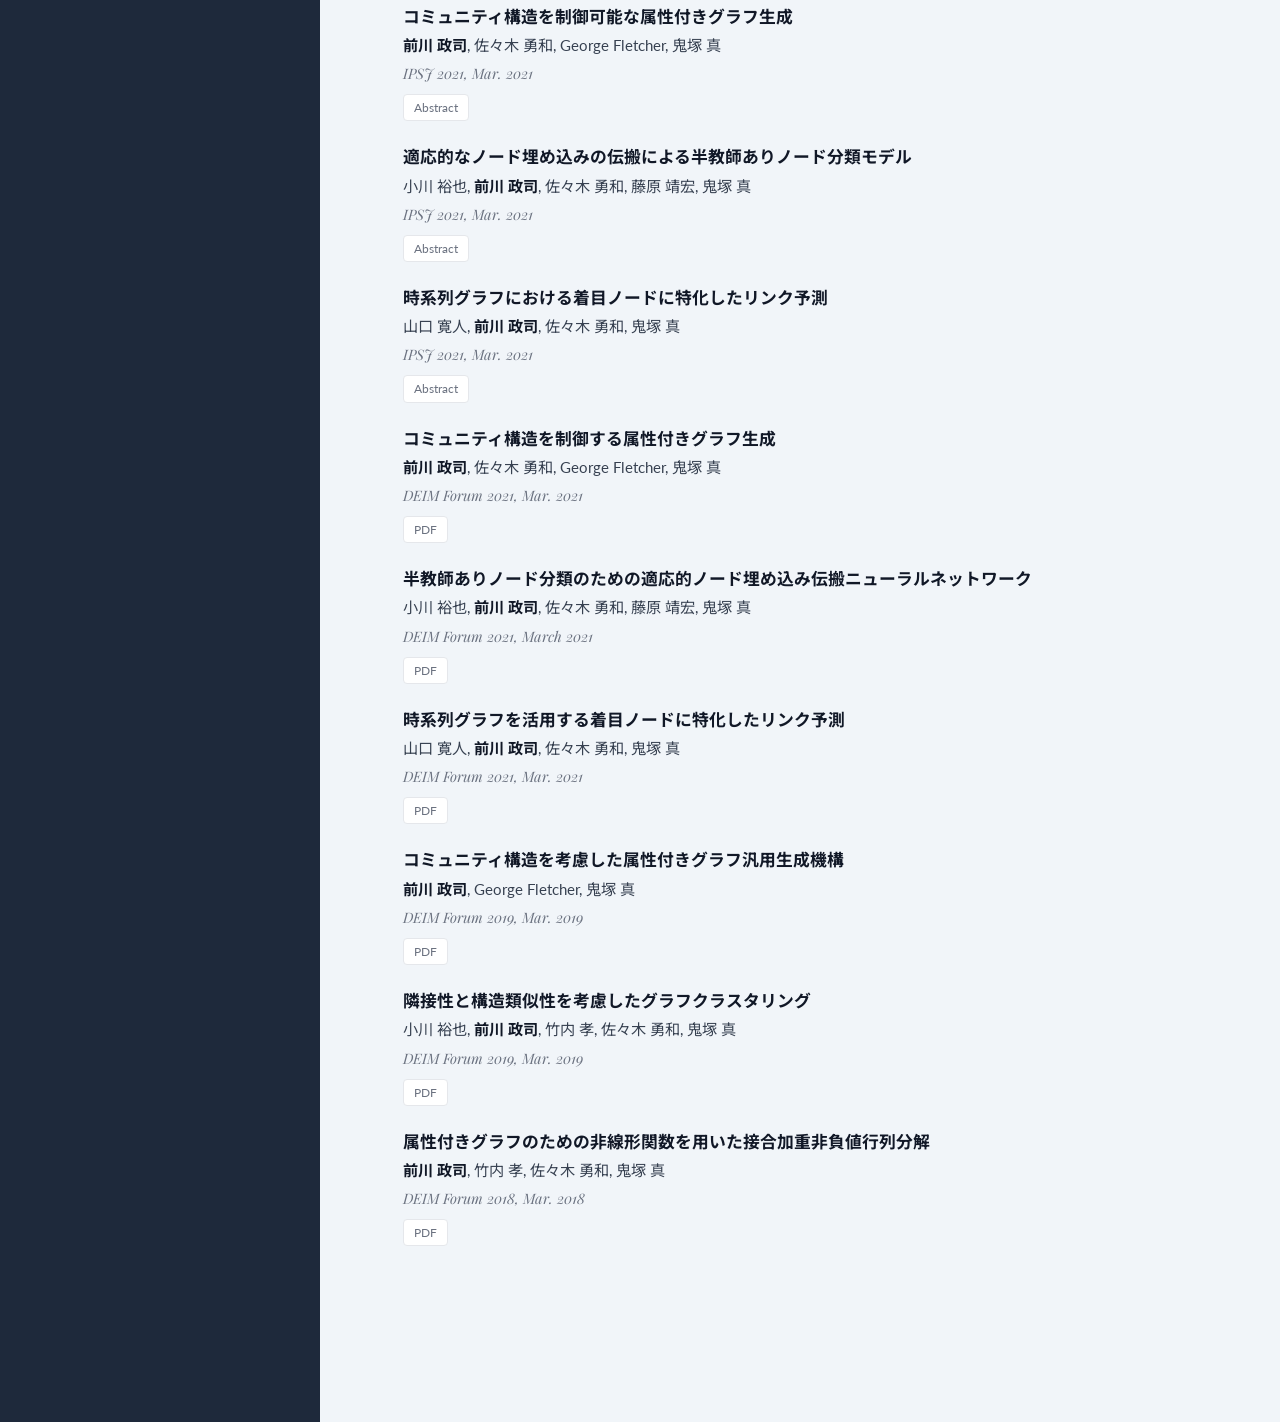
==== commit d0a53c39: "update publications" ====
--- a/publications.html
+++ b/publications.html
@@ -75,7 +75,7 @@
                     <div class="publication-item">
                         <div class="pub-title">Towards Reliable Benchmarking: A Contamination Free, Controllable Evaluation Framework for Multi-step LLM Function Calling</div>
                         <div class="pub-authors"><u>Seiji Maekawa</u>, Jackson Hassell, Pouya Pezeshkpour, Tom Mitchell, Estevam Hruschka</div>
-                        <div class="pub-venue">arXiv preprint, Sep. 2025</div>
+                        <div class="pub-venue">ICLR 2026</div>
                         <div class="pub-links">
                             <a href="https://arxiv.org/abs/2509.26553" class="btn-sm">Paper</a>
                             <a href="https://github.com/megagonlabs/FuncBenchGen" class="btn-sm">Code</a>
@@ -84,7 +84,7 @@
                     <div class="publication-item">
                         <div class="pub-title">Same Content, Different Representations: A Controlled Study for Table QA</div>
                         <div class="pub-authors">Yue Zhang, <u>Seiji Maekawa</u>, Nikita Bhutani</div>
-                        <div class="pub-venue">arXiv preprint, Sep. 2025</div>
+                        <div class="pub-venue">ICLR 2026</div>
                         <div class="pub-links">
                             <a href="https://arxiv.org/abs/2509.22983" class="btn-sm">Paper</a>
                             <a href="https://github.com/megagonlabs/RePairTQA" class="btn-sm">Code</a>
--- a/css/style.css
+++ b/css/style.css
@@ -22,7 +22,7 @@
 }
 
 body {
-    font-family: 'Lato', sans-serif;
+    font-family: 'Lato', 'Noto Sans JP', sans-serif;
     color: var(--text-body);
     background-color: var(--bg-color);
     line-height: 1.6;
@@ -30,7 +30,7 @@
 }
 
 h1, h2, h3, h4, h5, h6 {
-    font-family: 'Playfair Display', serif;
+    font-family: 'Playfair Display', 'Noto Sans JP', serif;
     color: var(--text-heading);
     margin-bottom: 0.5rem;
 }
@@ -574,3 +574,34 @@
         margin-bottom: 4rem;
     }
 }
+
+/* Language Switch Button */
+#lang-switch {
+    background-color: transparent;
+    border: 1px solid #cbd5e1;
+    color: #cbd5e1;
+    padding: 0.4rem 0.8rem;
+    border-radius: 4px;
+    cursor: pointer;
+    font-family: inherit;
+    font-size: 0.9rem;
+    margin-top: 1rem;
+    transition: all 0.2s ease;
+    width: 100%;
+    margin-bottom: 1rem;
+}
+
+#lang-switch:hover {
+    background-color: rgba(255,255,255,0.1);
+    color: white;
+    border-color: white;
+}
+
+/* Language Visibility */
+html[lang="en"] .lang-jp {
+    display: none !important;
+}
+
+html[lang="ja"] .lang-en {
+    display: none !important;
+}
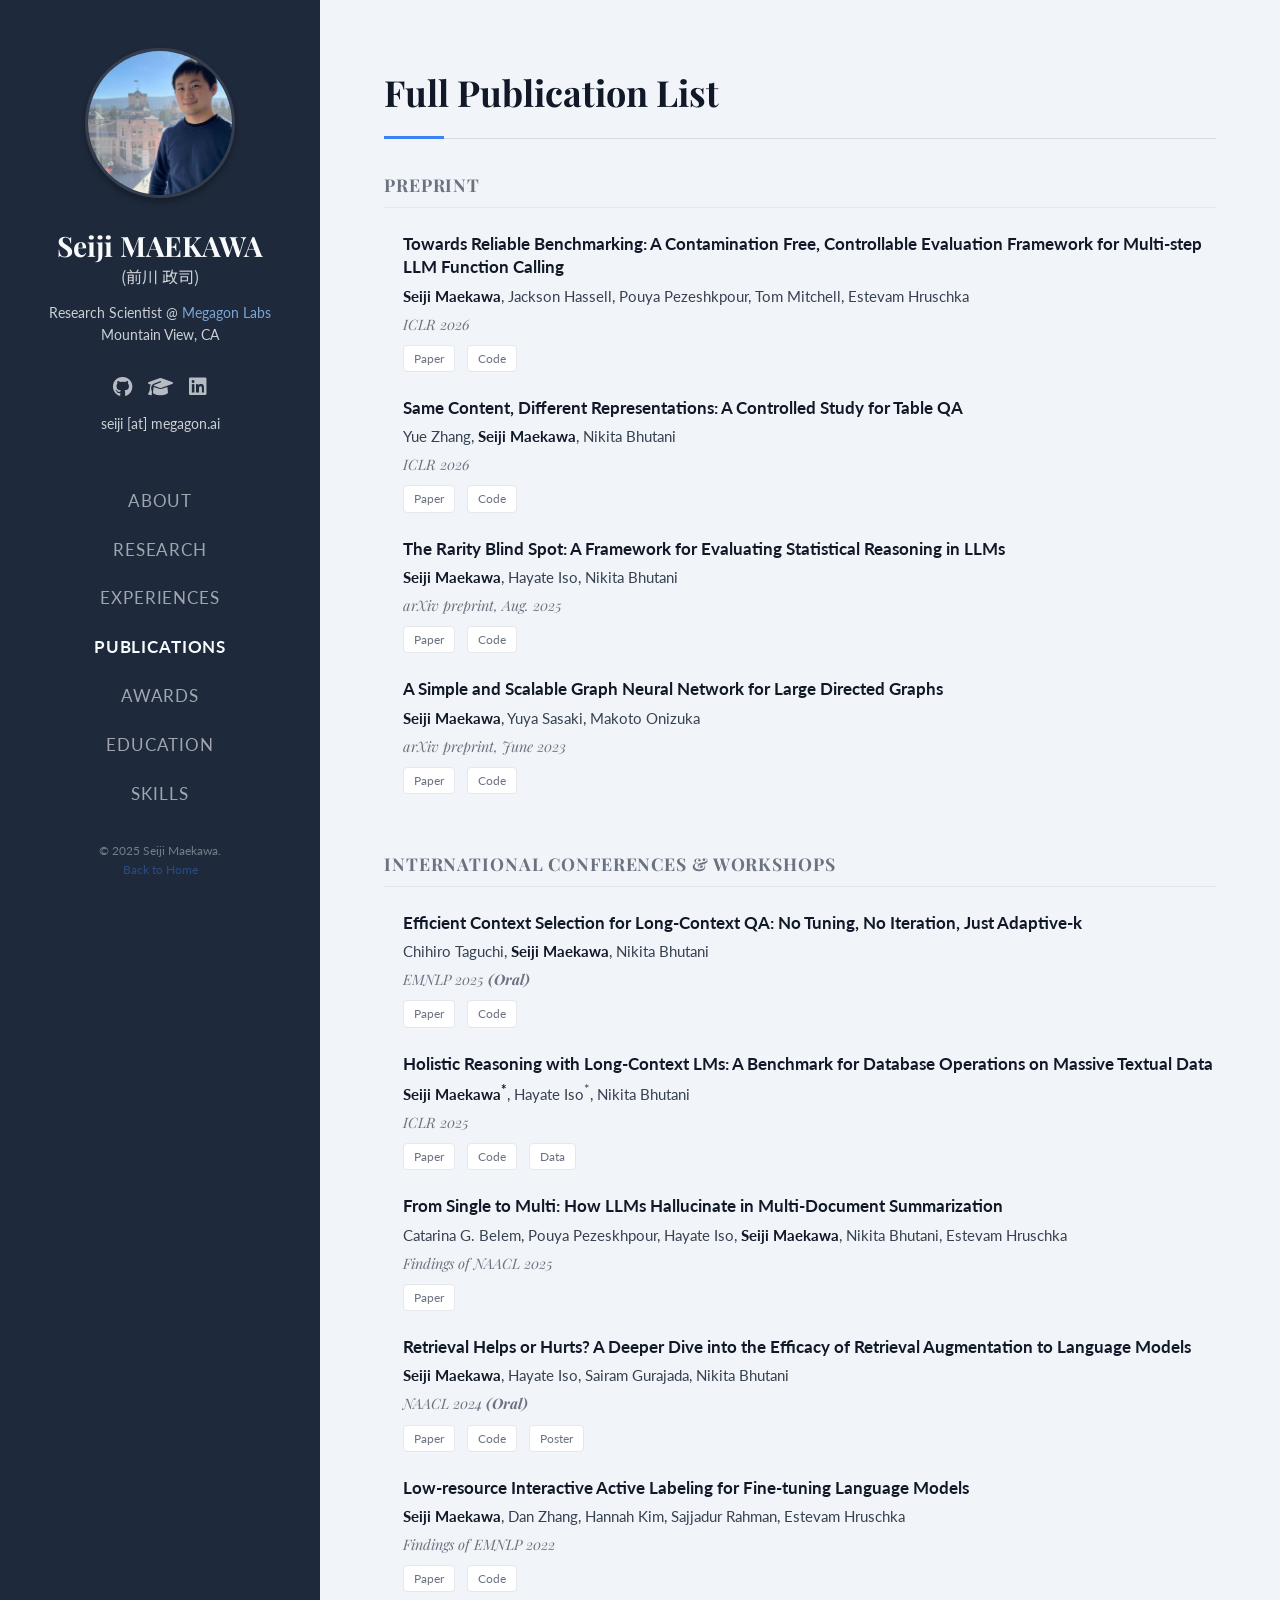
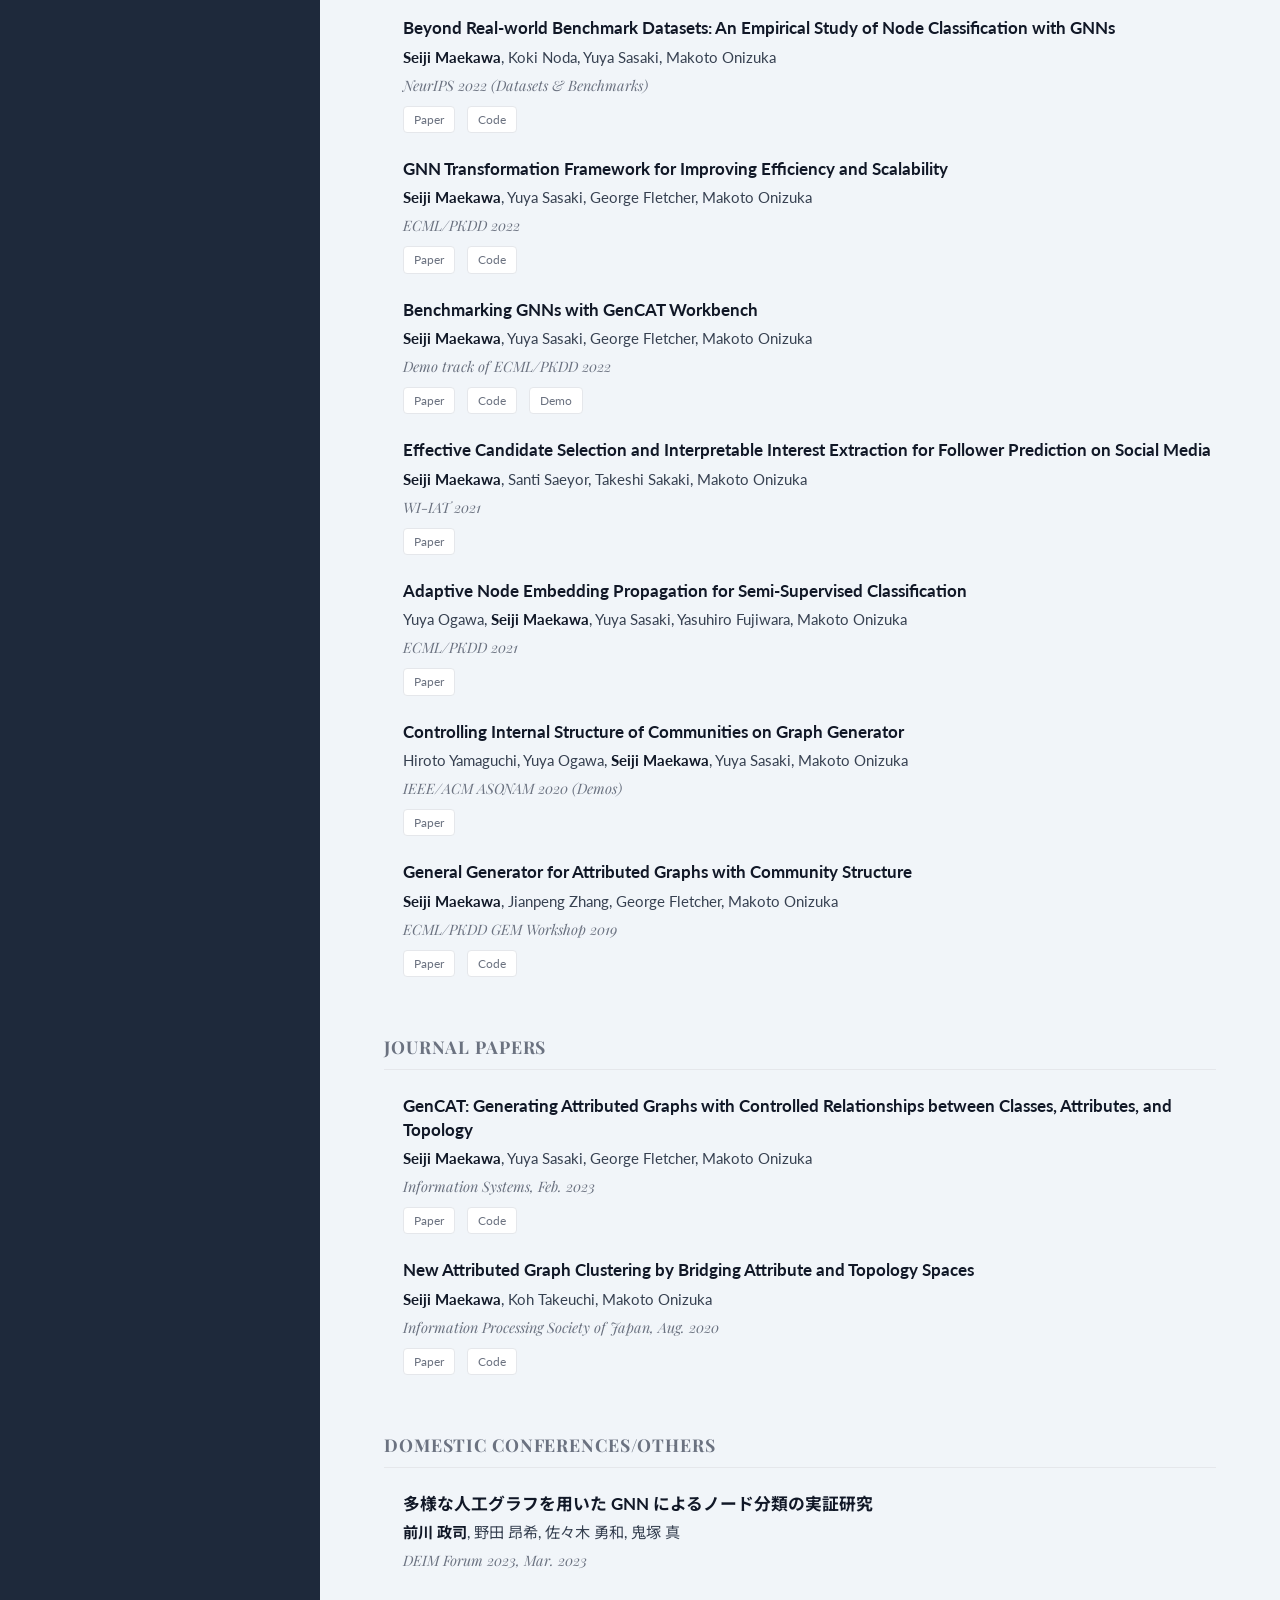
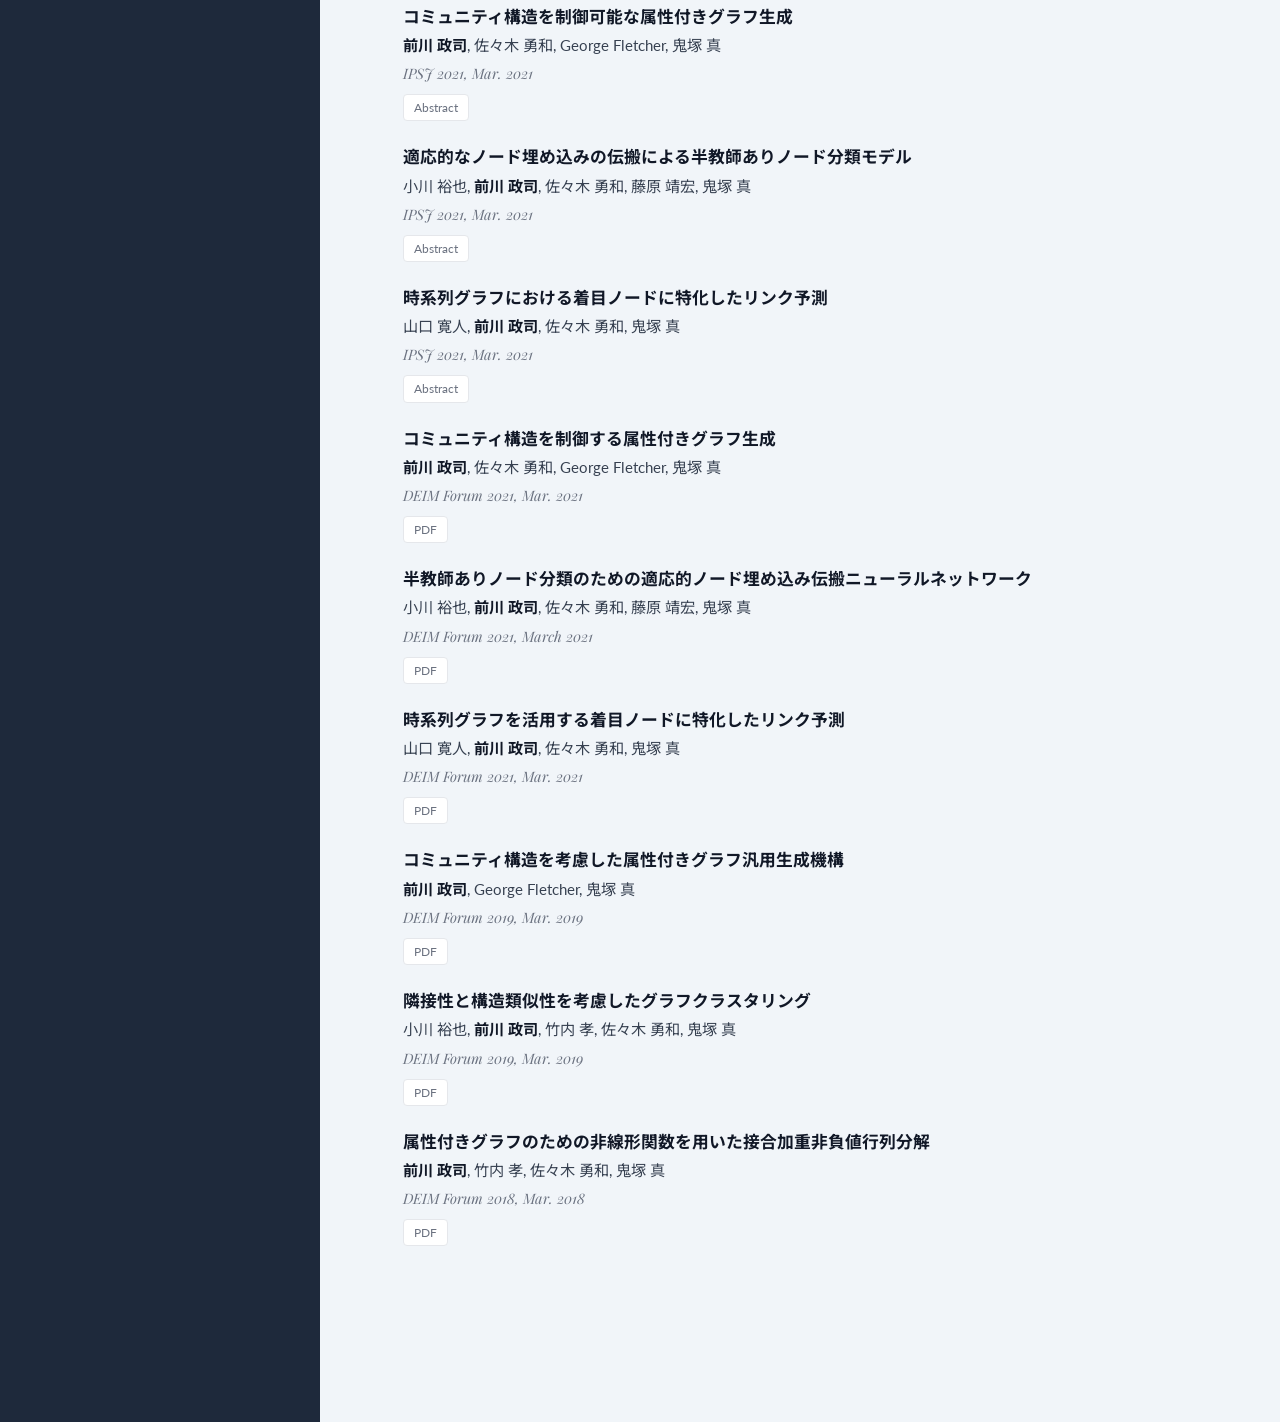
==== commit 269a02ef: "simplify info" ====
--- a/publications.html
+++ b/publications.html
@@ -147,7 +147,7 @@
                     <div class="publication-item">
                         <div class="pub-title">Retrieval Helps or Hurts? A Deeper Dive into the Efficacy of Retrieval Augmentation to Language Models</div>
                         <div class="pub-authors"><u>Seiji Maekawa</u>, Hayate Iso, Sairam Gurajada, Nikita Bhutani</div>
-                        <div class="pub-venue">NAACL 2024 <strong>(Oral)</strong>, acceptance rate: 23.2%</div>
+                        <div class="pub-venue">NAACL 2024 <strong>(Oral)</strong></div>
                         <div class="pub-links">
                             <a href="https://arxiv.org/abs/2402.13492" class="btn-sm">Paper</a>
                             <a href="https://github.com/megagonlabs/witqa" class="btn-sm">Code</a>
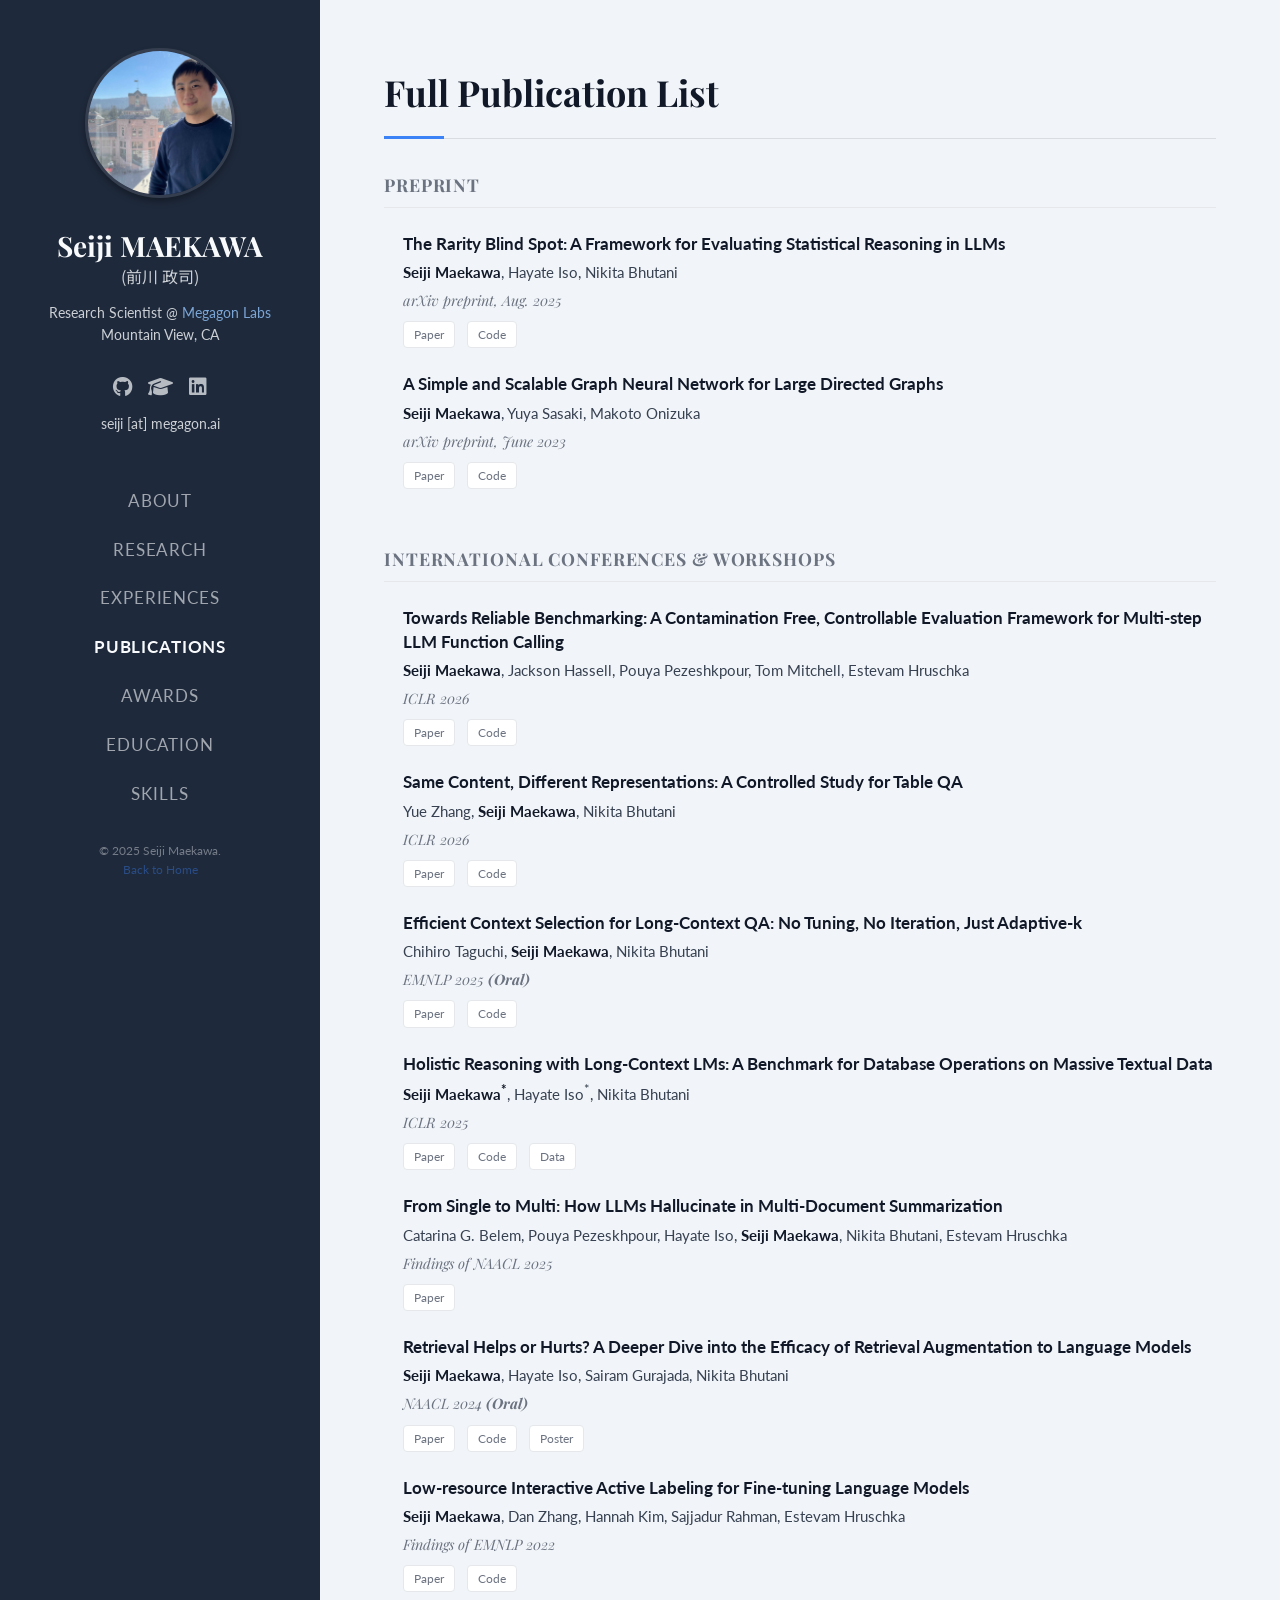
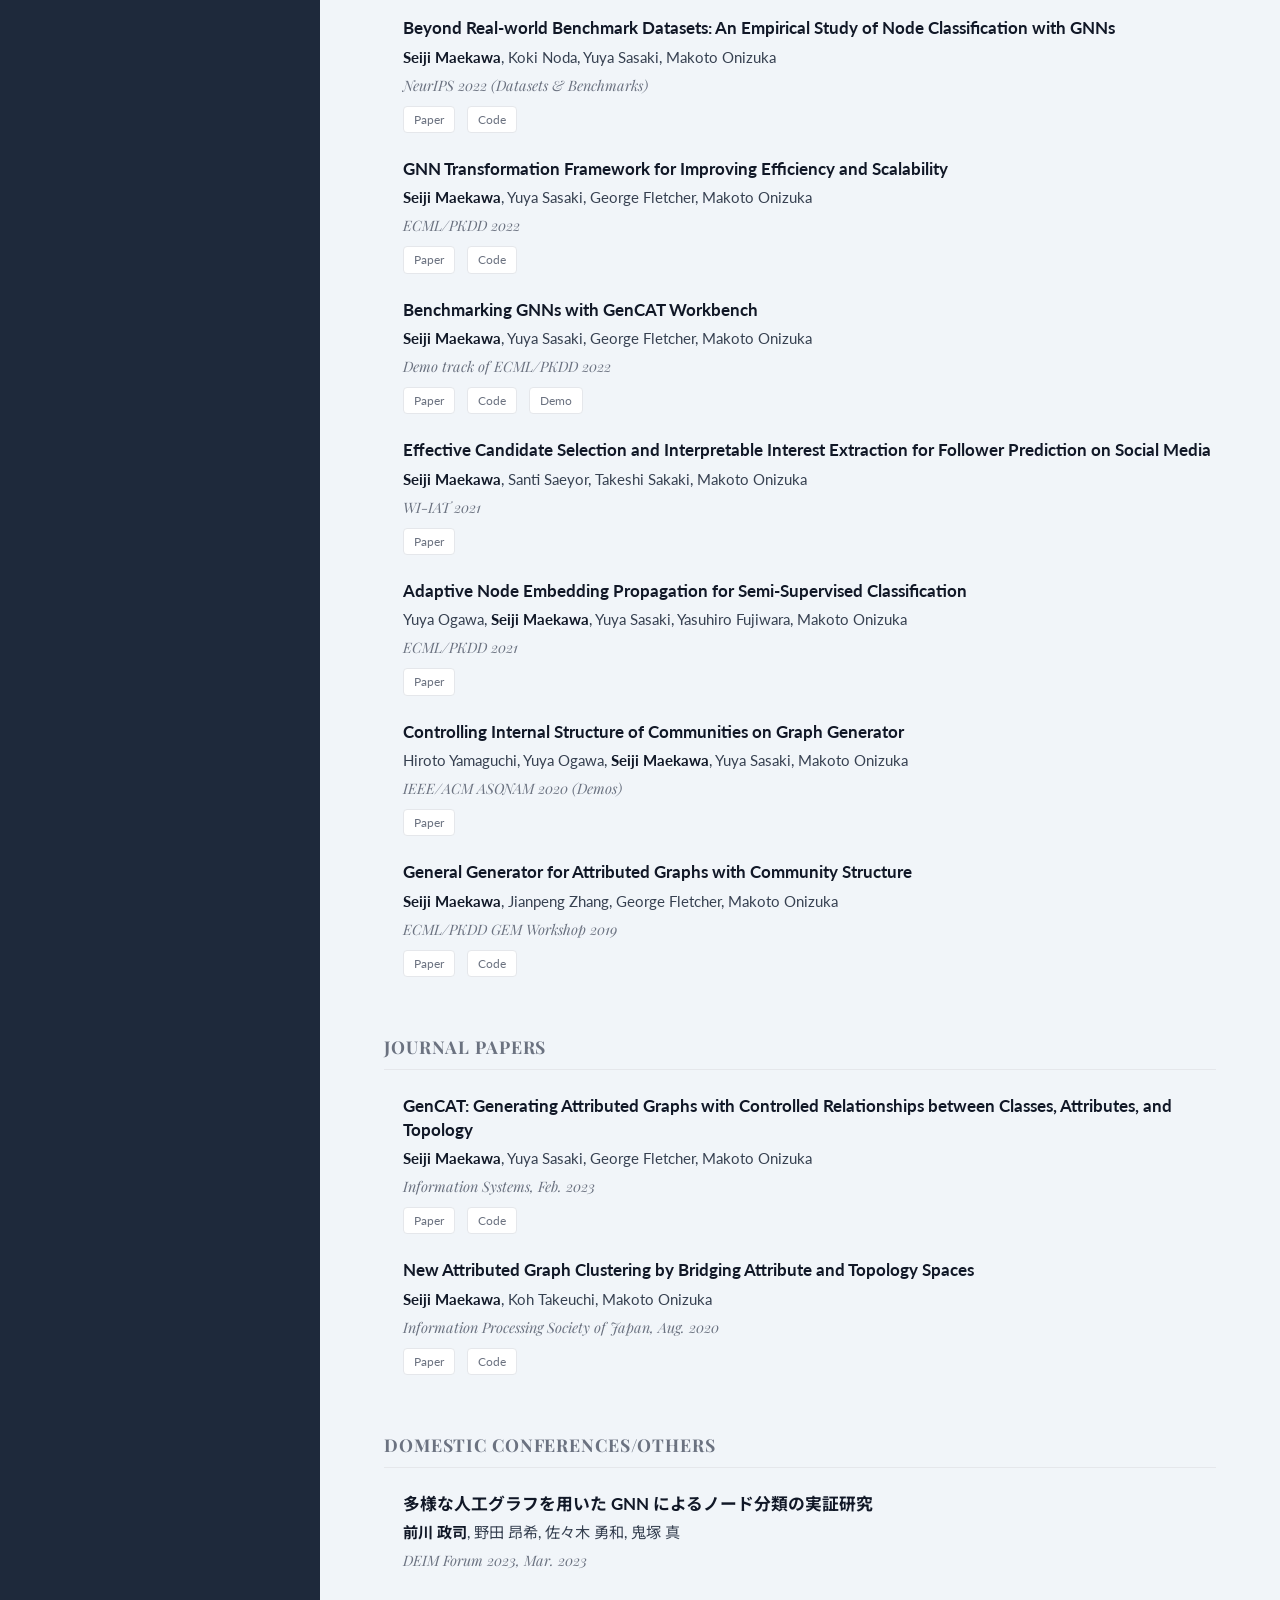
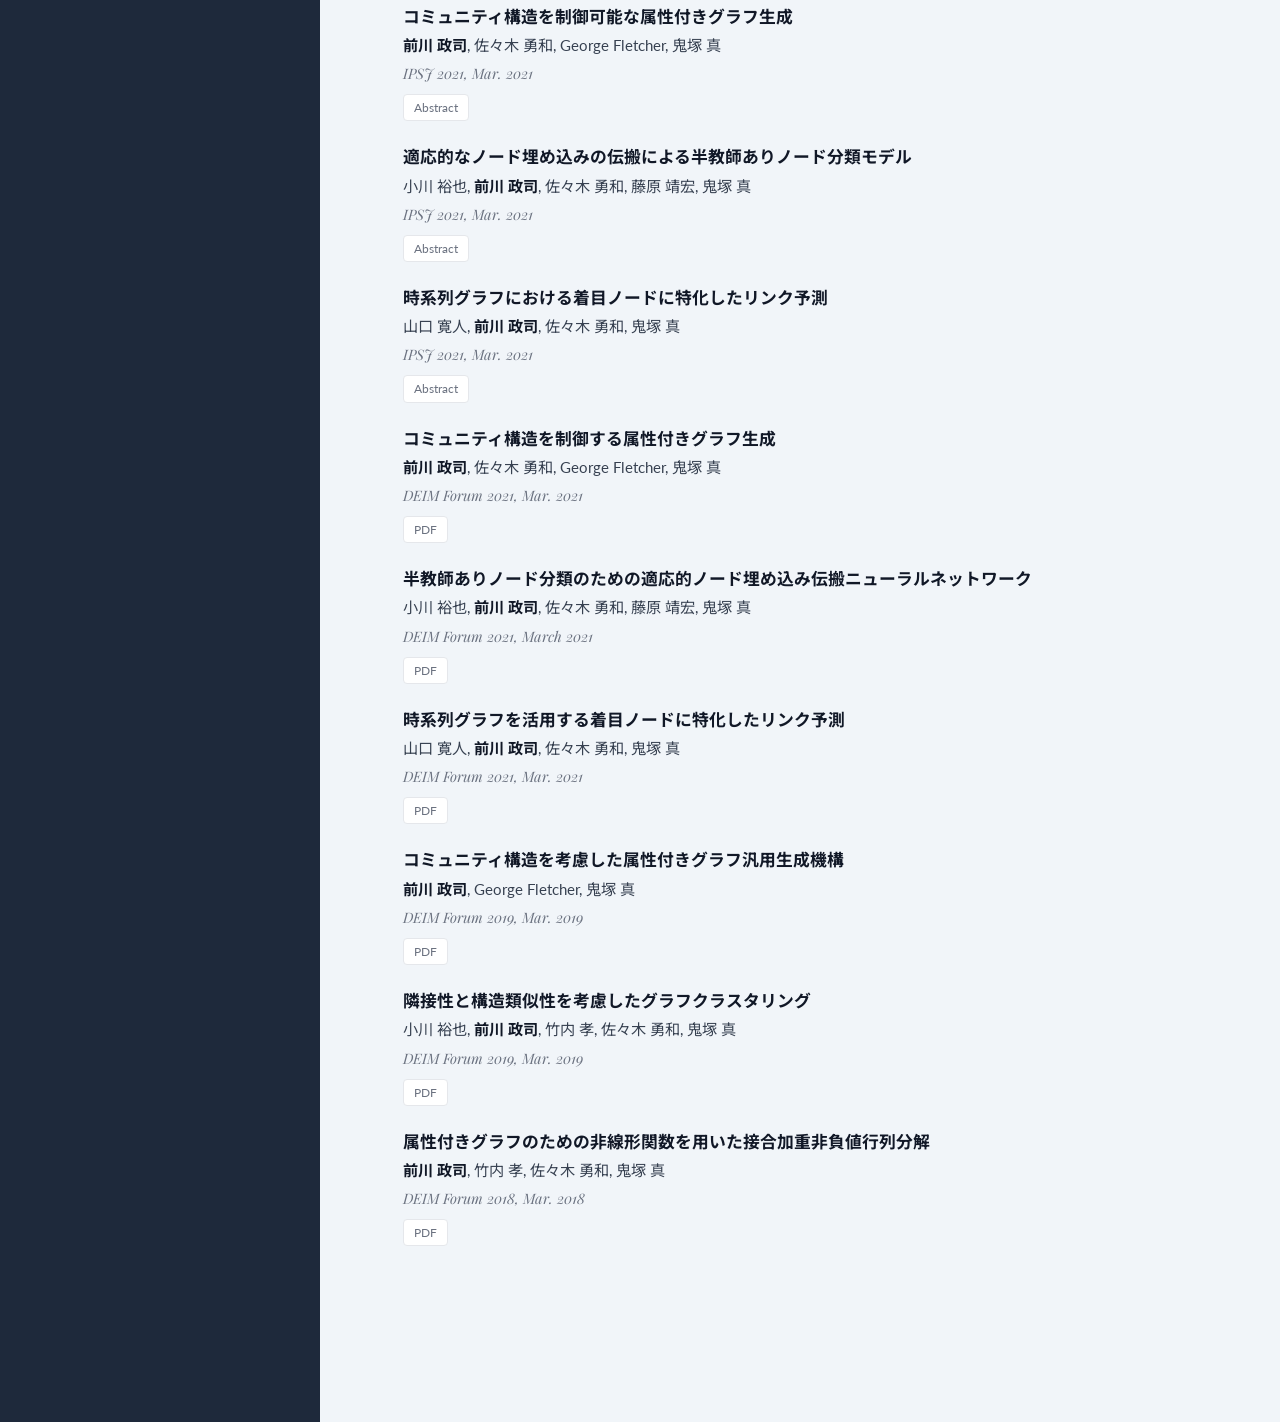
==== commit 78276bee: "update publication list" ====
--- a/publications.html
+++ b/publications.html
@@ -71,7 +71,31 @@
 
             <div class="pub-category">
                 <h3>Preprint</h3>
-                <div class="publication-list">
+                <div class="publication-list">        
+                    <div class="publication-item">
+                        <div class="pub-title">The Rarity Blind Spot: A Framework for Evaluating Statistical Reasoning in LLMs</div>
+                        <div class="pub-authors"><u>Seiji Maekawa</u>, Hayate Iso, Nikita Bhutani</div>
+                        <div class="pub-venue">arXiv preprint, Aug. 2025</div>
+                        <div class="pub-links">
+                            <a href="https://arxiv.org/abs/2509.00245" class="btn-sm">Paper</a>
+                            <a href="https://github.com/megagonlabs/DiFBench" class="btn-sm">Code</a>
+                        </div>
+                    </div>
+                    <div class="publication-item">
+                        <div class="pub-title">A Simple and Scalable Graph Neural Network for Large Directed Graphs</div>
+                        <div class="pub-authors"><u>Seiji Maekawa</u>, Yuya Sasaki, Makoto Onizuka</div>
+                        <div class="pub-venue">arXiv preprint, June 2023</div>
+                        <div class="pub-links">
+                            <a href="https://arxiv.org/abs/2306.08274" class="btn-sm">Paper</a>
+                            <a href="https://github.com/seijimaekawa/A2DUG" class="btn-sm">Code</a>
+                        </div>
+                    </div>
+                </div>
+            </div>
+            
+            <div class="pub-category">
+                <h3>International Conferences & Workshops</h3>
+                   <div class="publication-list">
                     <div class="publication-item">
                         <div class="pub-title">Towards Reliable Benchmarking: A Contamination Free, Controllable Evaluation Framework for Multi-step LLM Function Calling</div>
                         <div class="pub-authors"><u>Seiji Maekawa</u>, Jackson Hassell, Pouya Pezeshkpour, Tom Mitchell, Estevam Hruschka</div>
@@ -89,31 +113,7 @@
                             <a href="https://arxiv.org/abs/2509.22983" class="btn-sm">Paper</a>
                             <a href="https://github.com/megagonlabs/RePairTQA" class="btn-sm">Code</a>
                         </div>
-                    </div>                
-                    <div class="publication-item">
-                        <div class="pub-title">The Rarity Blind Spot: A Framework for Evaluating Statistical Reasoning in LLMs</div>
-                        <div class="pub-authors"><u>Seiji Maekawa</u>, Hayate Iso, Nikita Bhutani</div>
-                        <div class="pub-venue">arXiv preprint, Aug. 2025</div>
-                        <div class="pub-links">
-                            <a href="https://arxiv.org/abs/2509.00245" class="btn-sm">Paper</a>
-                            <a href="https://github.com/megagonlabs/DiFBench" class="btn-sm">Code</a>
-                        </div>
-                    </div>
-                    <div class="publication-item">
-                        <div class="pub-title">A Simple and Scalable Graph Neural Network for Large Directed Graphs</div>
-                        <div class="pub-authors"><u>Seiji Maekawa</u>, Yuya Sasaki, Makoto Onizuka</div>
-                        <div class="pub-venue">arXiv preprint, June 2023</div>
-                        <div class="pub-links">
-                            <a href="https://arxiv.org/abs/2306.08274" class="btn-sm">Paper</a>
-                            <a href="https://github.com/seijimaekawa/A2DUG" class="btn-sm">Code</a>
-                        </div>
-                    </div>
-                </div>
-            </div>
-            
-            <div class="pub-category">
-                <h3>International Conferences & Workshops</h3>
-                <div class="publication-list">
+                    </div>        
                     <div class="publication-item">
                         <div class="pub-title">Efficient Context Selection for Long-Context QA: No Tuning, No Iteration, Just Adaptive-k</div>
                         <div class="pub-authors">Chihiro Taguchi, <u>Seiji Maekawa</u>, Nikita Bhutani</div>
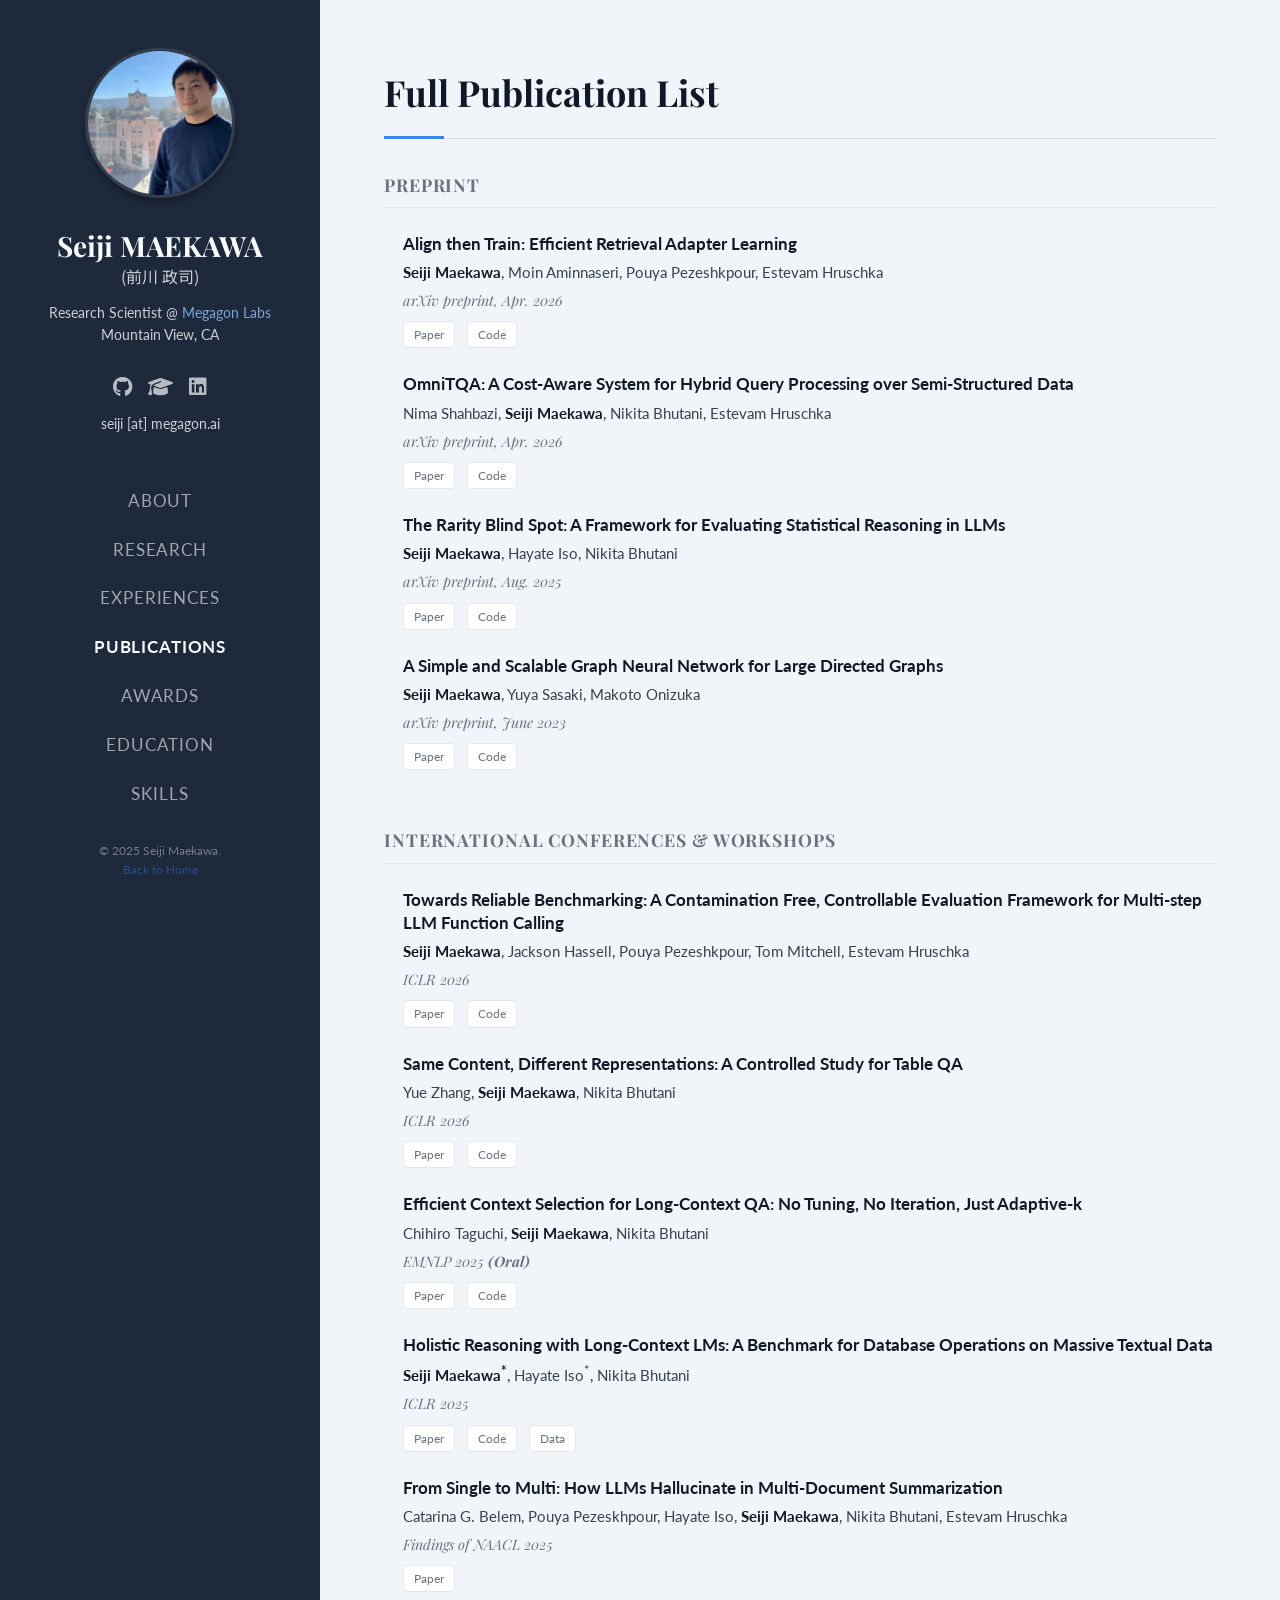
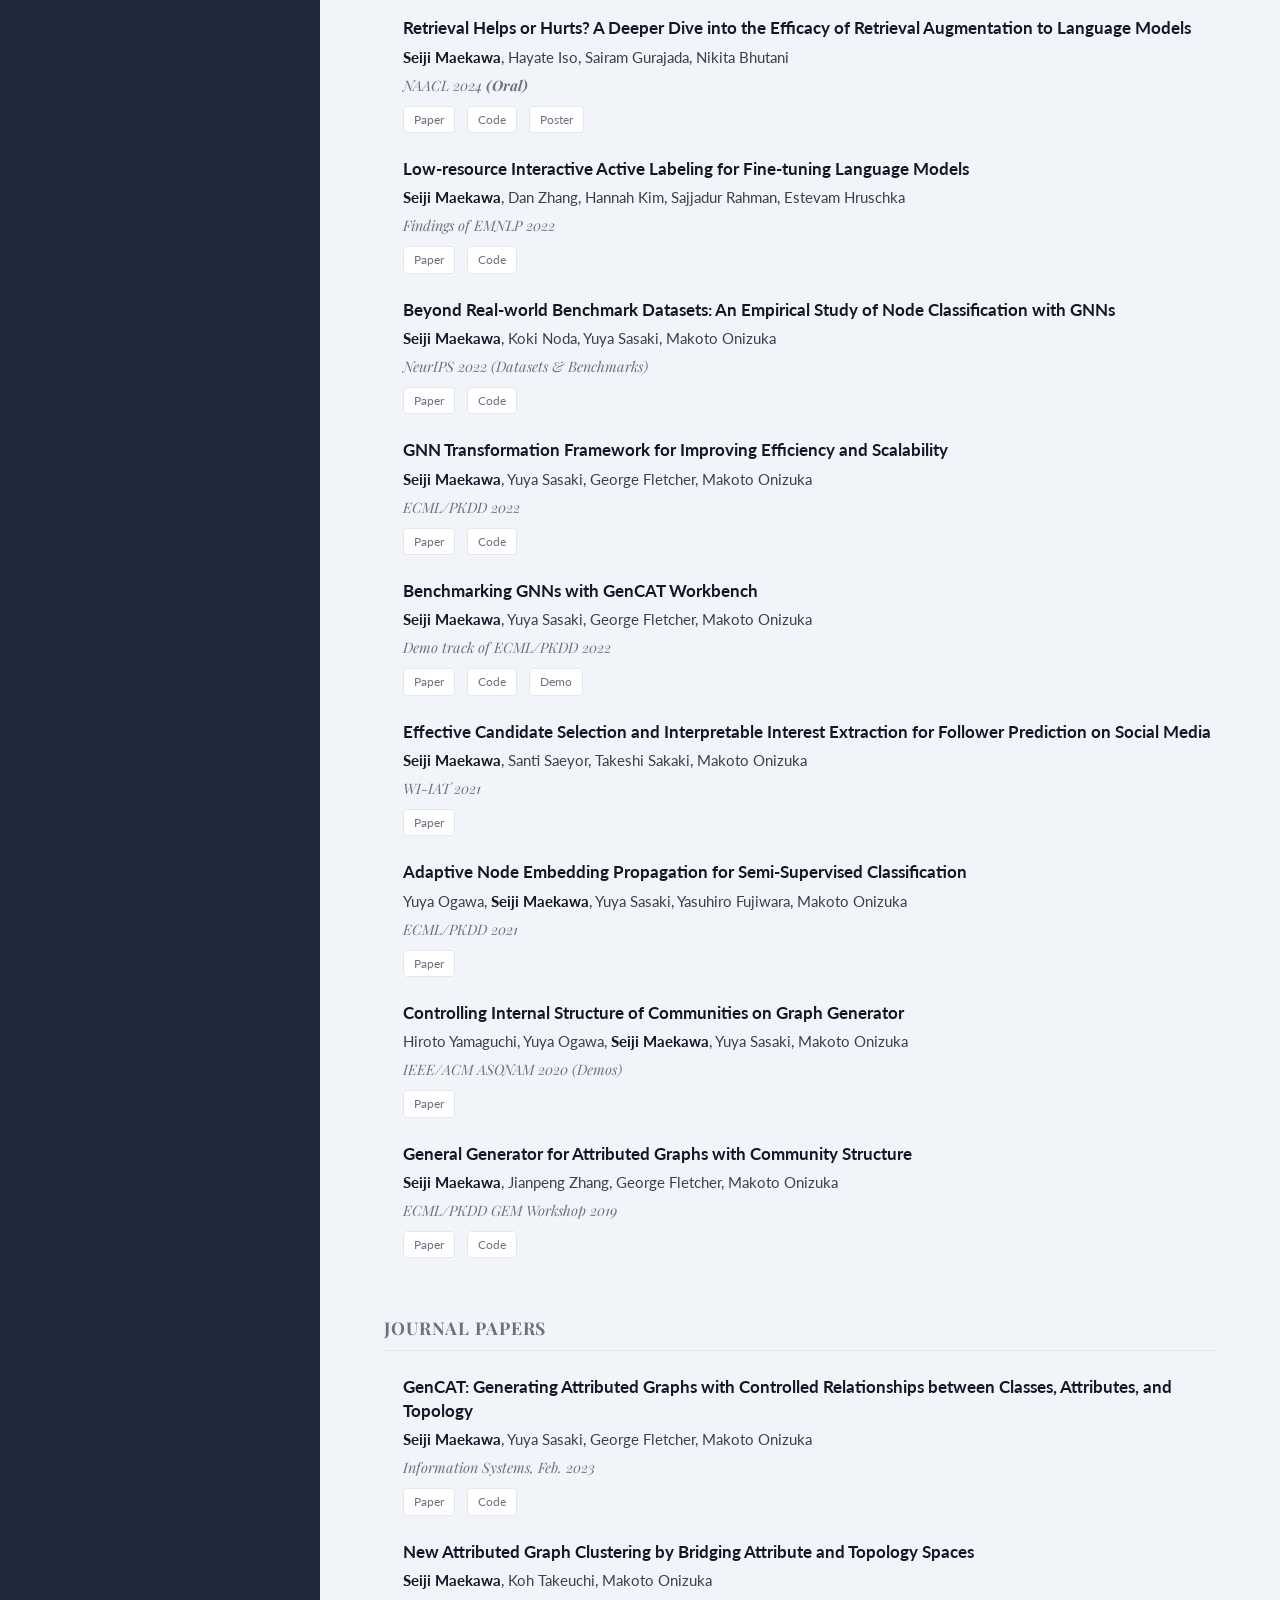
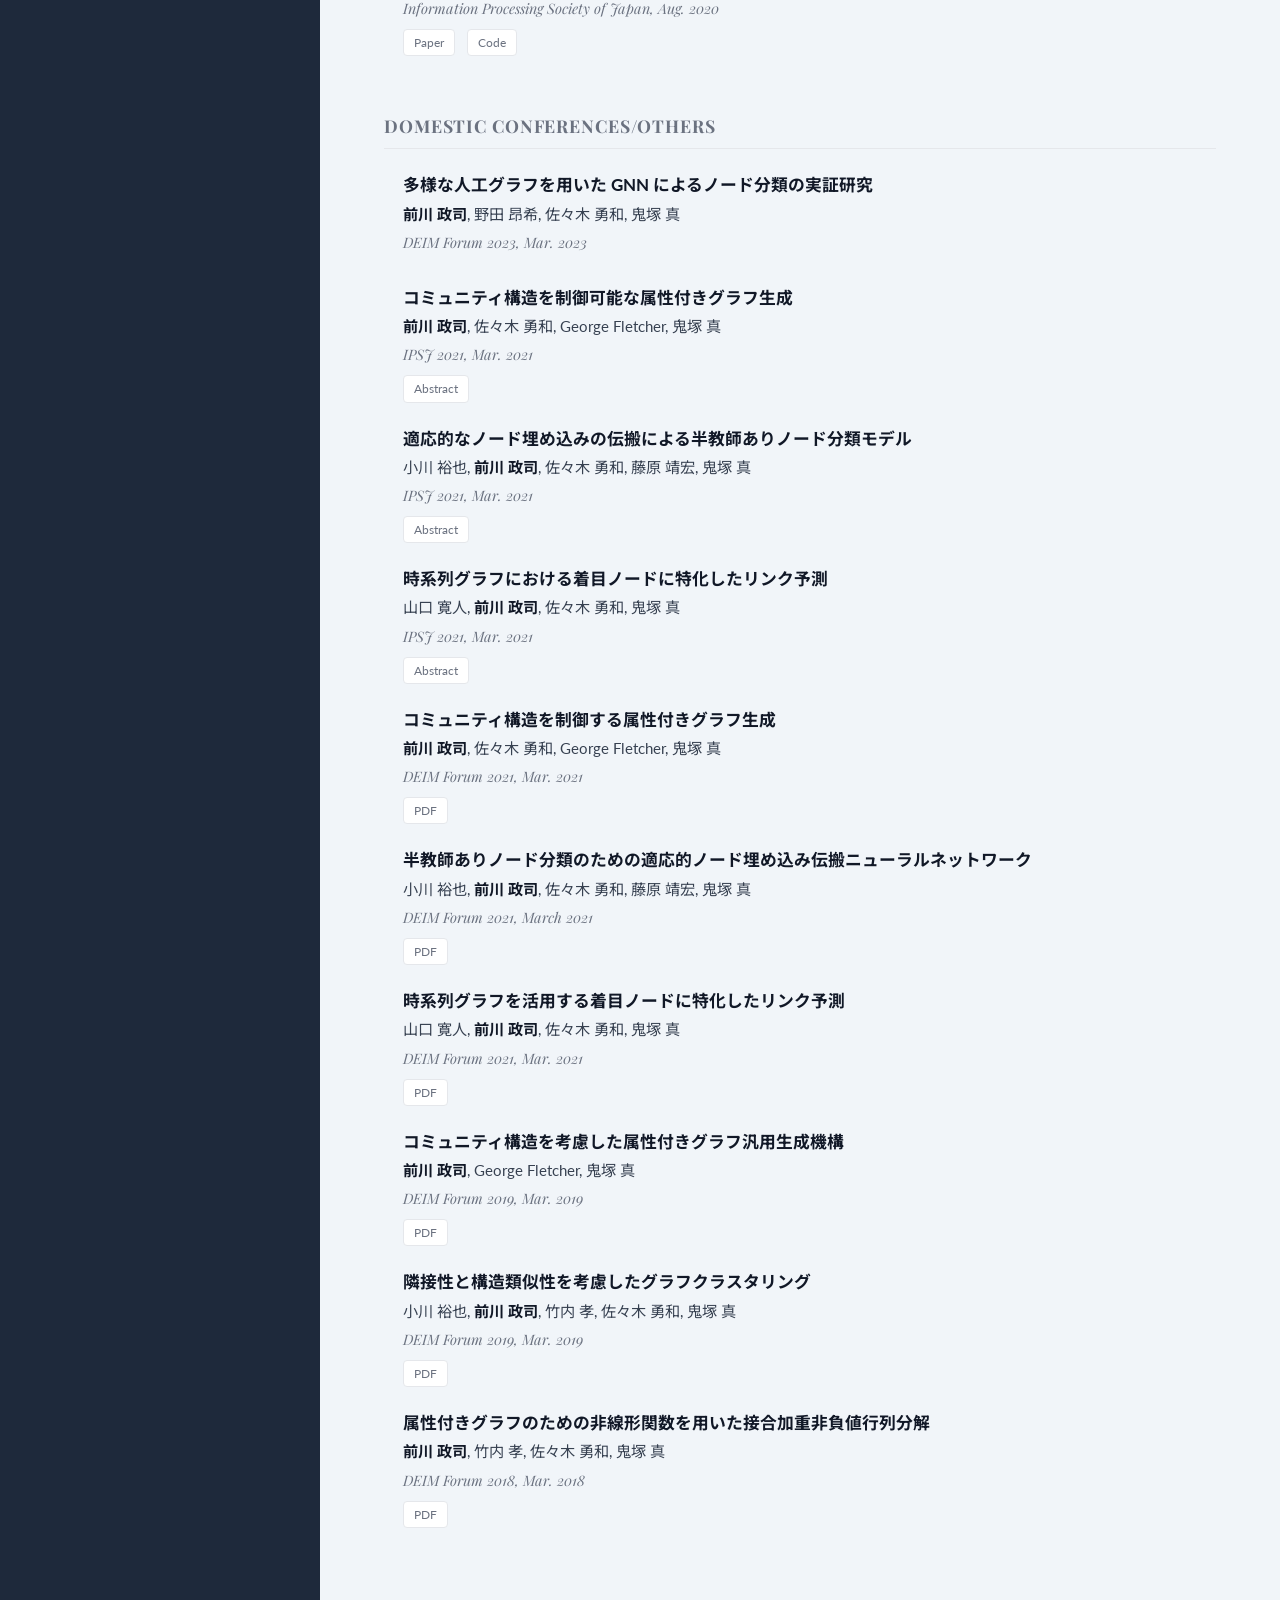
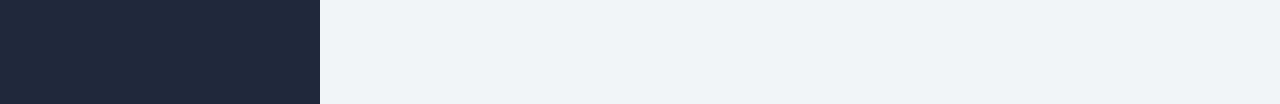
==== commit 2696c1a6: "add new preprints" ====
--- a/publications.html
+++ b/publications.html
@@ -72,6 +72,24 @@
             <div class="pub-category">
                 <h3>Preprint</h3>
                 <div class="publication-list">        
+                    <div class="publication-item">
+                        <div class="pub-title">Align then Train: Efficient Retrieval Adapter Learning</div>
+                        <div class="pub-authors"><u>Seiji Maekawa</u>, Moin Aminnaseri, Pouya Pezeshkpour, Estevam Hruschka</div>
+                        <div class="pub-venue">arXiv preprint, Apr. 2026</div>
+                        <div class="pub-links">
+                            <a href="https://arxiv.org/abs/2604.03403" class="btn-sm">Paper</a>
+                            <a href="https://github.com/megagonlabs/ERA" class="btn-sm">Code</a>
+                        </div>
+                    </div>
+                    <div class="publication-item">
+                        <div class="pub-title">OmniTQA: A Cost-Aware System for Hybrid Query Processing over Semi-Structured Data</div>
+                        <div class="pub-authors">Nima Shahbazi, <u>Seiji Maekawa</u>, Nikita Bhutani, Estevam Hruschka</div>
+                        <div class="pub-venue">arXiv preprint, Apr. 2026</div>
+                        <div class="pub-links">
+                            <a href="https://arxiv.org/abs/2604.02444" class="btn-sm">Paper</a>
+                            <a href="https://github.com/megagonlabs/OmniTQA" class="btn-sm">Code</a>
+                        </div>
+                    </div>
                     <div class="publication-item">
                         <div class="pub-title">The Rarity Blind Spot: A Framework for Evaluating Statistical Reasoning in LLMs</div>
                         <div class="pub-authors"><u>Seiji Maekawa</u>, Hayate Iso, Nikita Bhutani</div>
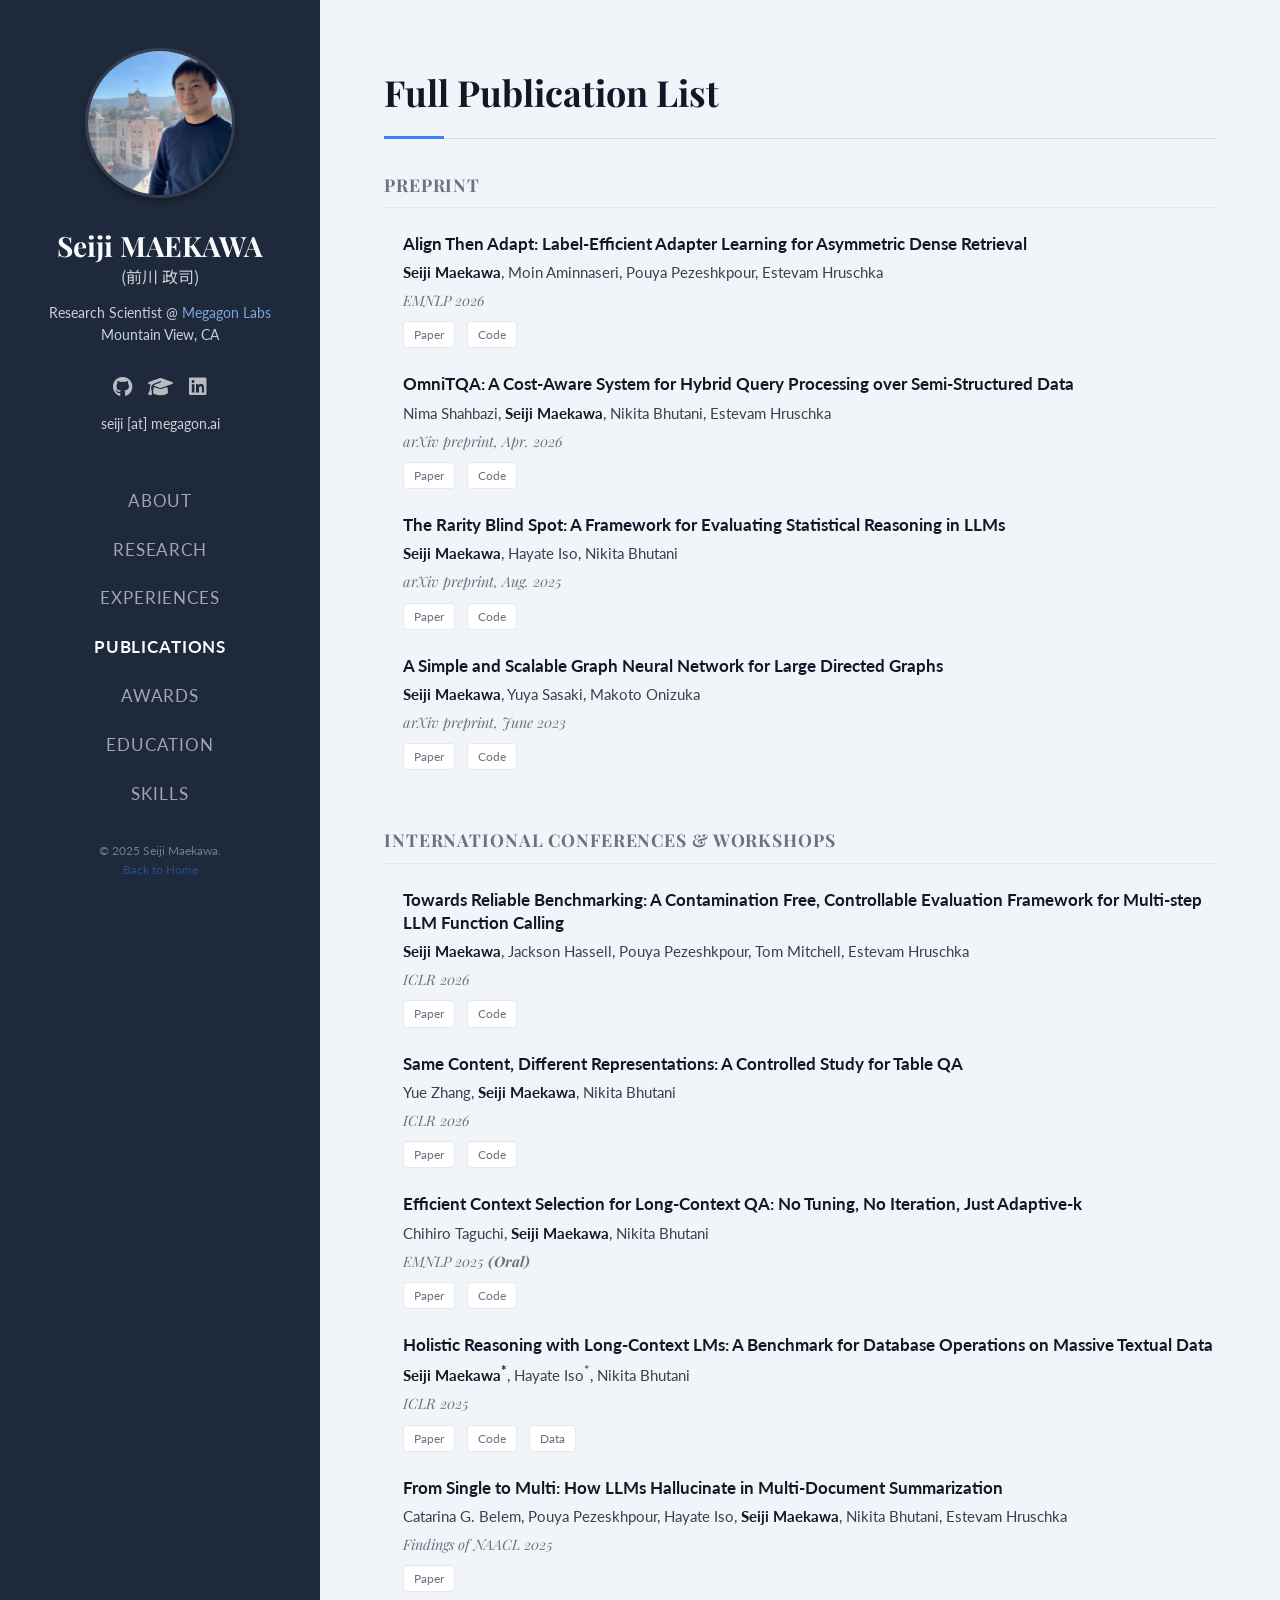
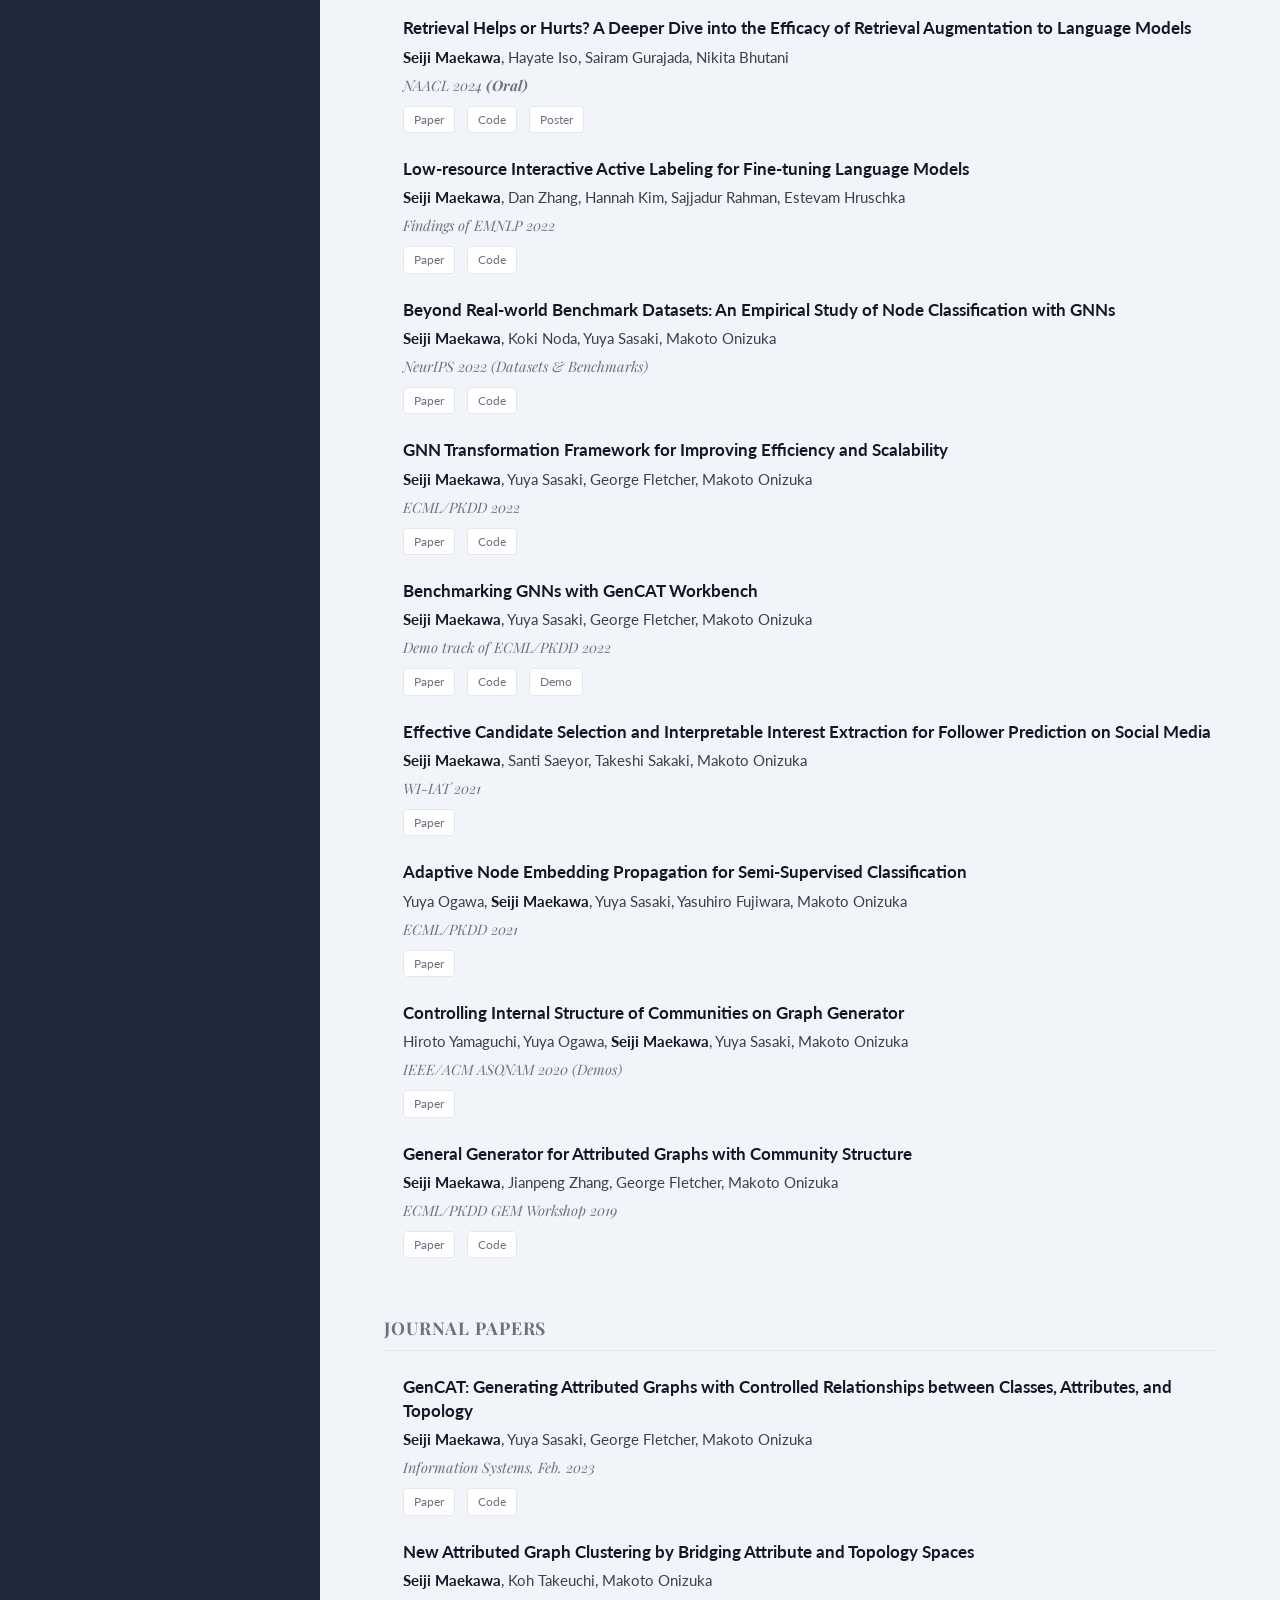
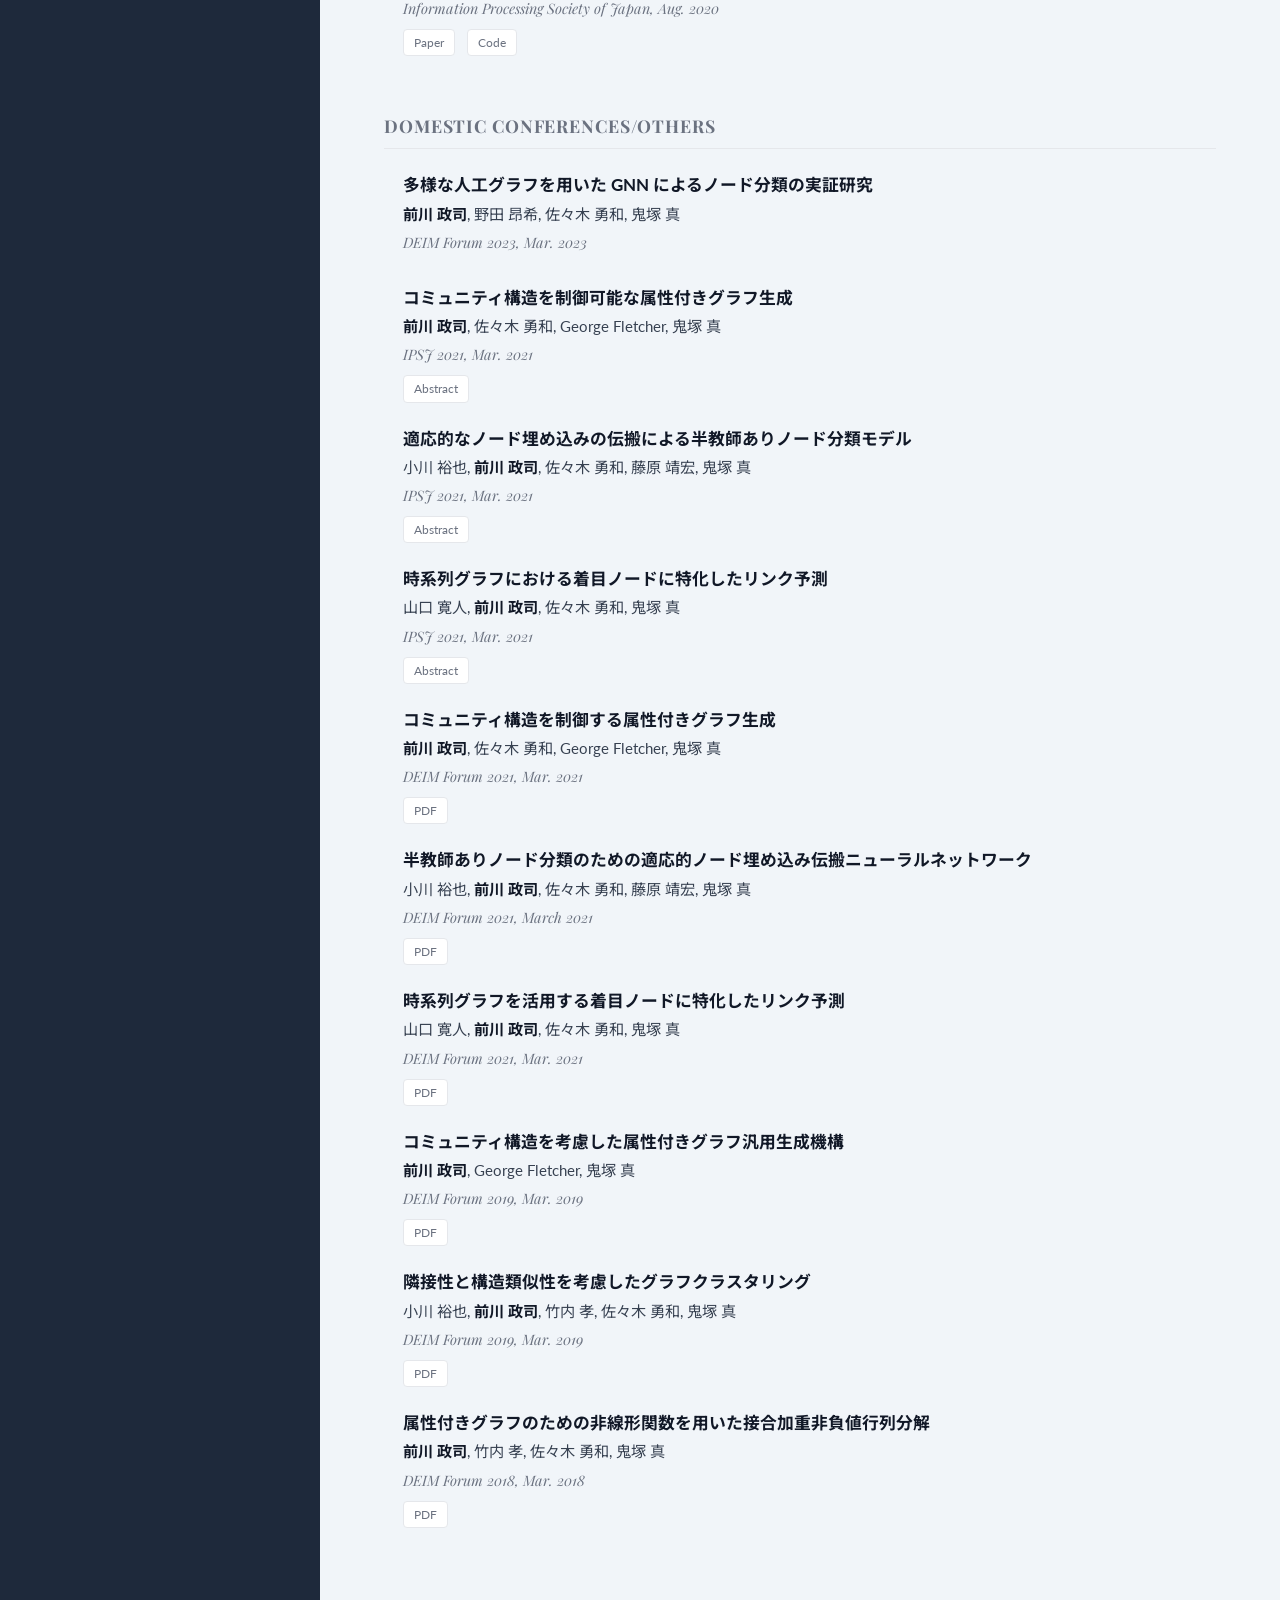
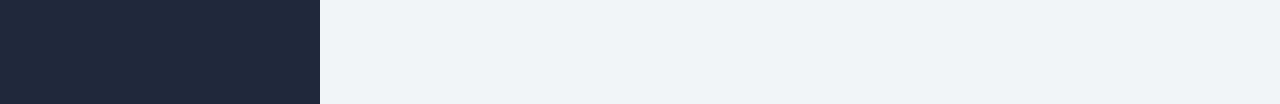
==== commit e0b11a91: "paper update" ====
--- a/publications.html
+++ b/publications.html
@@ -73,9 +73,9 @@
                 <h3>Preprint</h3>
                 <div class="publication-list">        
                     <div class="publication-item">
-                        <div class="pub-title">Align then Train: Efficient Retrieval Adapter Learning</div>
+                        <div class="pub-title">Align Then Adapt: Label-Efficient Adapter Learning for Asymmetric Dense Retrieval</div>
                         <div class="pub-authors"><u>Seiji Maekawa</u>, Moin Aminnaseri, Pouya Pezeshkpour, Estevam Hruschka</div>
-                        <div class="pub-venue">arXiv preprint, Apr. 2026</div>
+                        <div class="pub-venue">EMNLP 2026</div>
                         <div class="pub-links">
                             <a href="https://arxiv.org/abs/2604.03403" class="btn-sm">Paper</a>
                             <a href="https://github.com/megagonlabs/ERA" class="btn-sm">Code</a>
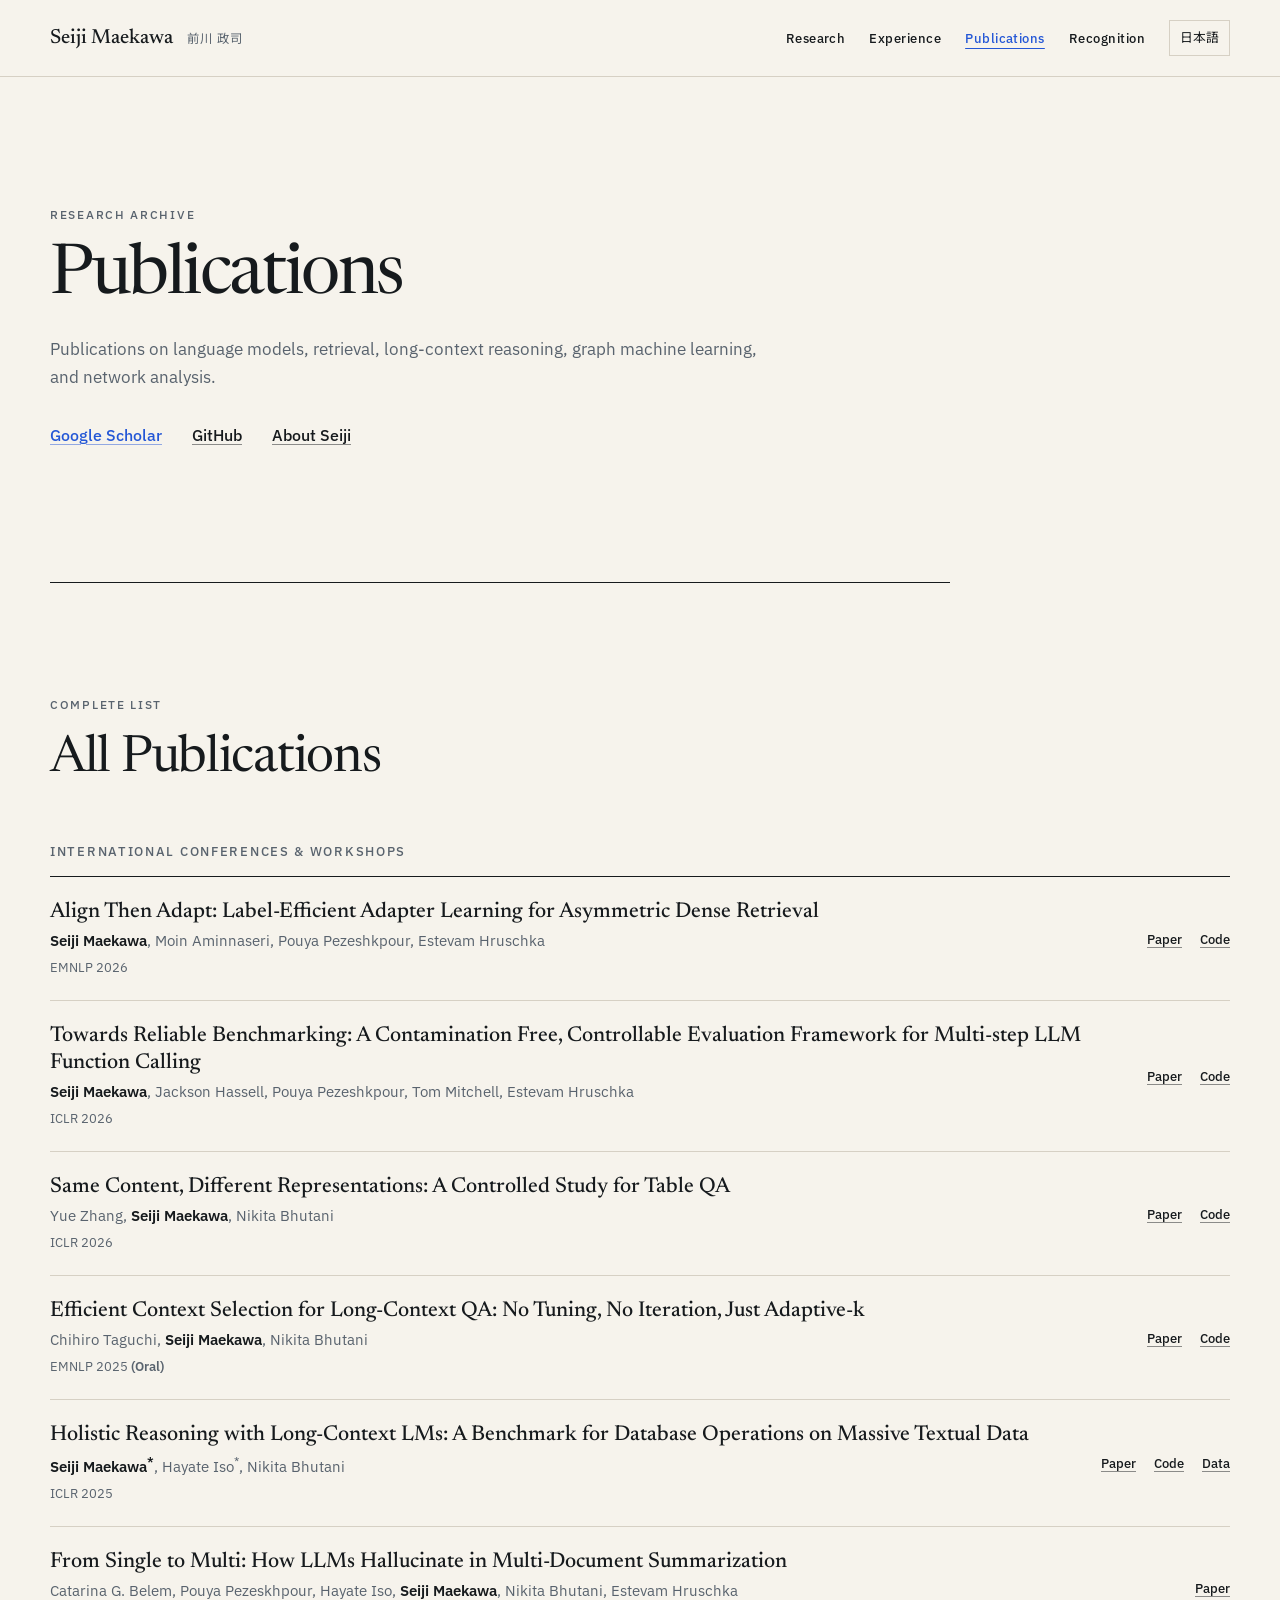
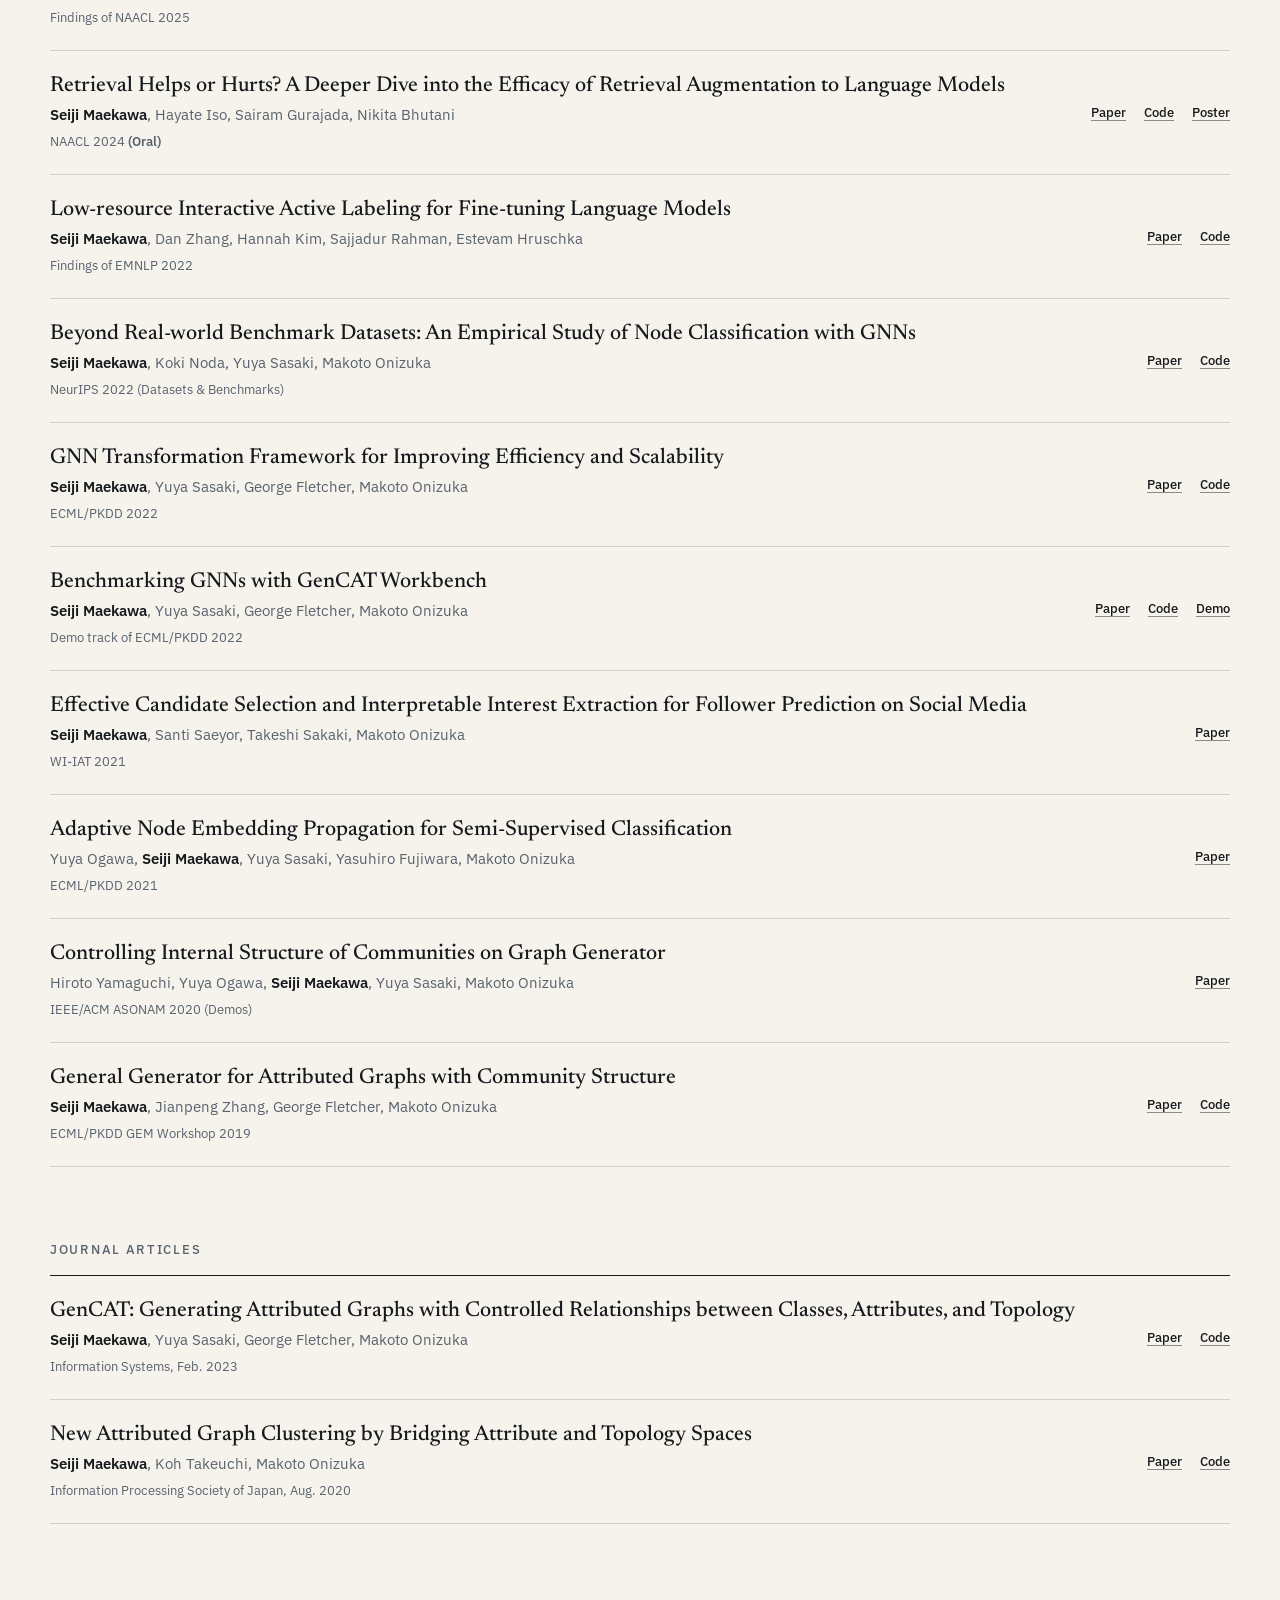
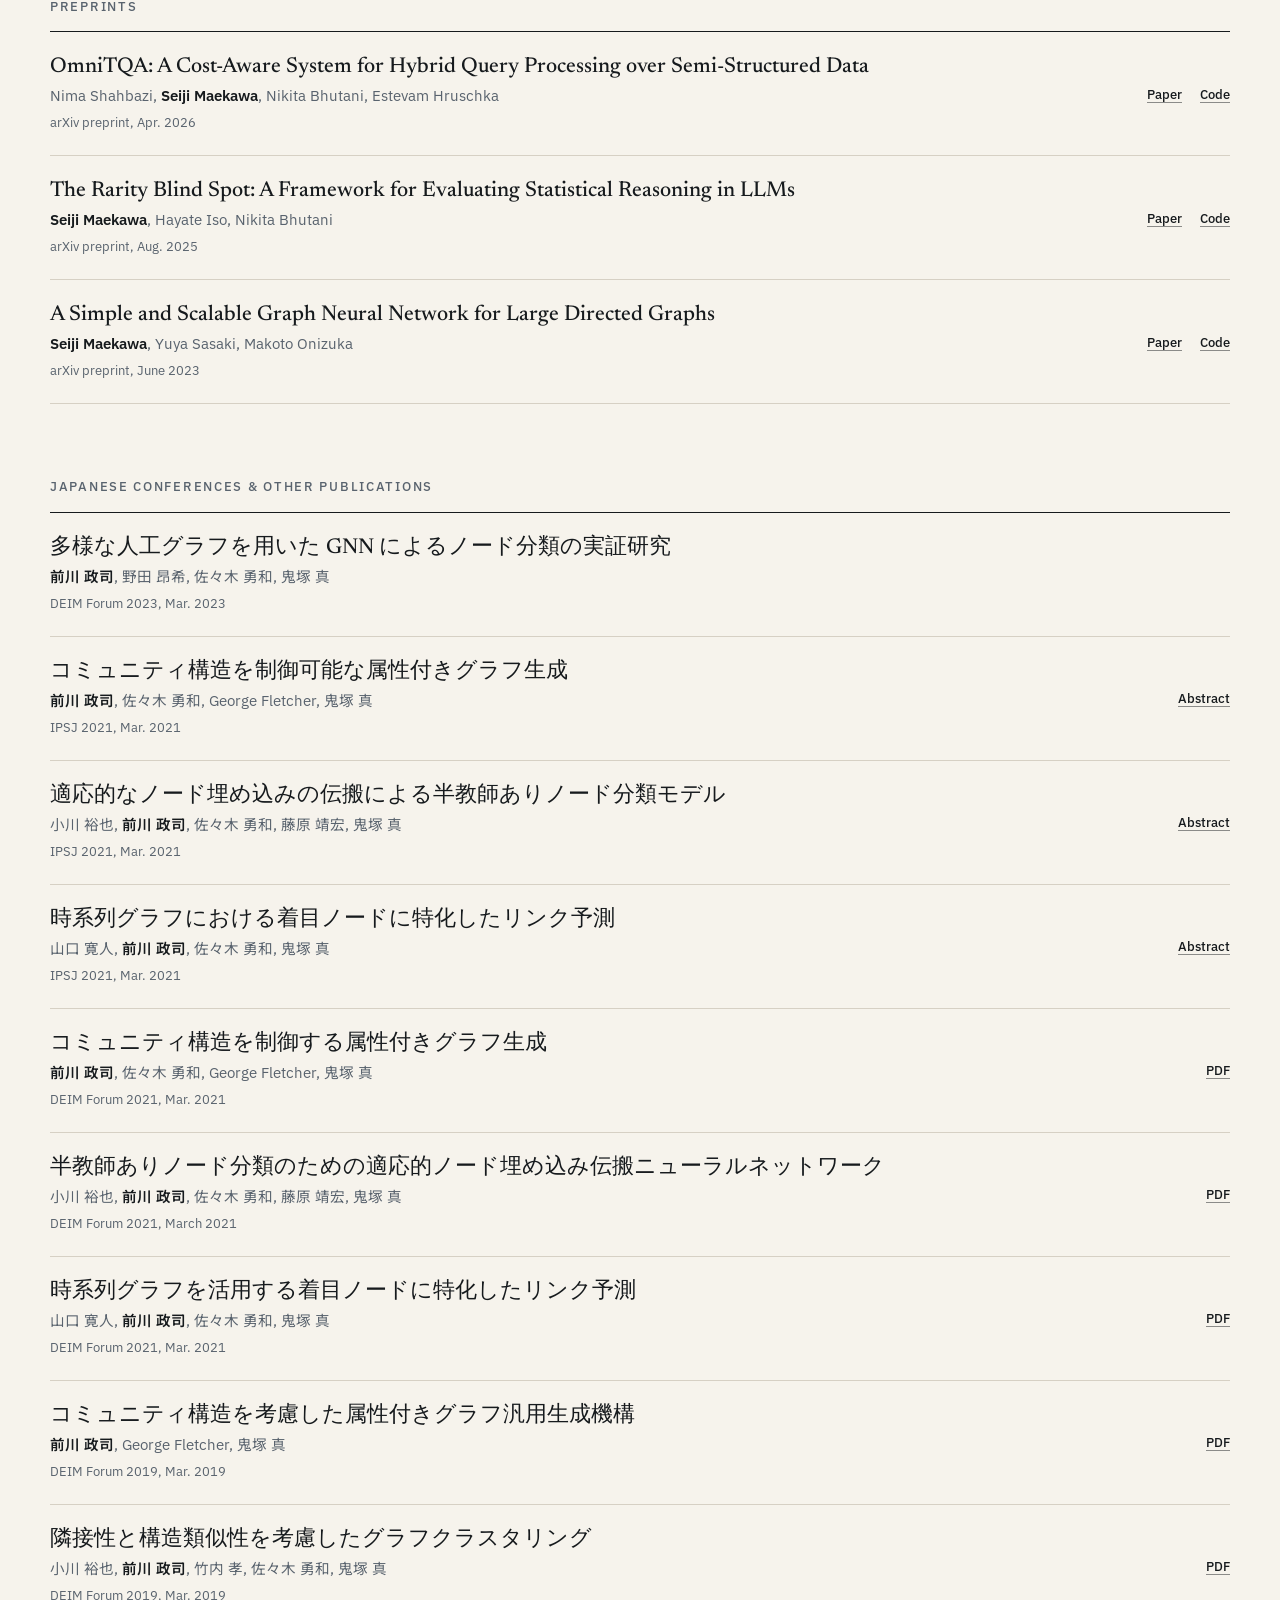
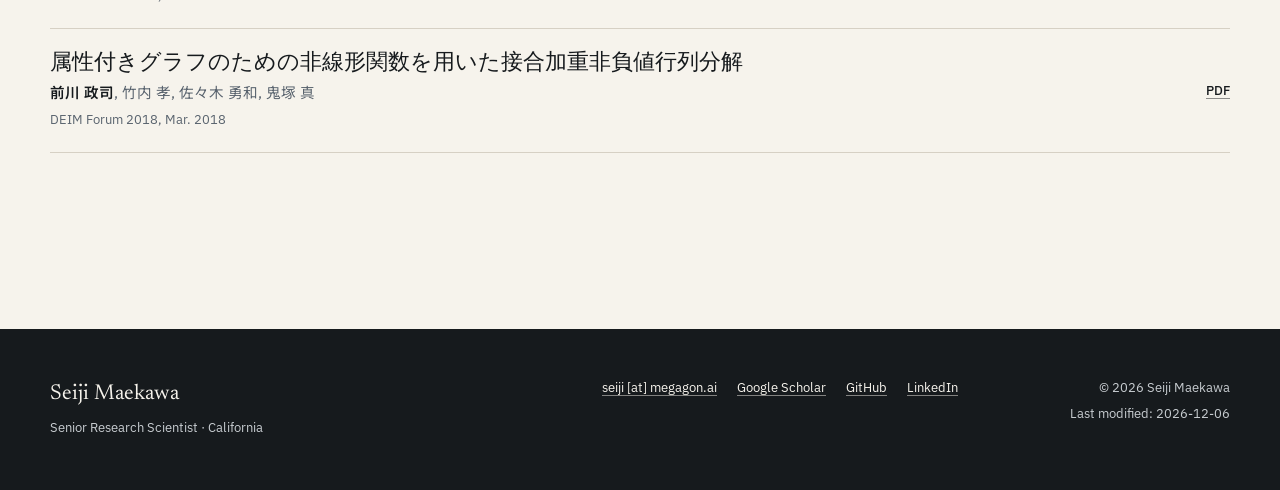
==== commit b37ad1fb: "Refresh site and update publications" ====
--- a/publications.html
+++ b/publications.html
@@ -1,77 +1,99 @@
 <!DOCTYPE html>
-<html lang="ja">
+<html lang="en">
 <head>
     <meta charset="utf-8">
     <meta name="viewport" content="width=device-width, initial-scale=1.0">
-    <title>Publications - Seiji MAEKAWA</title>
-    <!-- Elegant Serif for Headlines, Clean Sans for body -->
-    <link href="https://fonts.googleapis.com/css2?family=Playfair+Display:ital,wght@0,400;0,700;1,400&family=Lato:wght@300;400;700&family=Noto+Sans+JP:wght@300;400;700&display=swap" rel="stylesheet">
-    <link rel="stylesheet" href="https://cdnjs.cloudflare.com/ajax/libs/font-awesome/6.4.0/css/all.min.css">
-    <link href="css/style.css" rel="stylesheet">
+    <meta name="description" content="Publications by Seiji Maekawa on language models, retrieval, long-context reasoning, graph machine learning, and network analysis.">
+    <meta name="theme-color" content="#f6f3ec">
+    <link rel="canonical" href="https://seijimaekawa.github.io/publications.html">
+    <meta property="og:type" content="website">
+    <meta property="og:title" content="Publications — Seiji Maekawa">
+    <meta property="og:description" content="Research publications on language models, retrieval, long-context reasoning, and graph machine learning.">
+    <meta property="og:url" content="https://seijimaekawa.github.io/publications.html">
+    <meta property="og:image" content="https://seijimaekawa.github.io/og.png">
+    <meta property="og:image:width" content="1200">
+    <meta property="og:image:height" content="627">
+    <meta property="og:image:alt" content="Seiji Maekawa — Research on reliable language-model systems.">
+    <meta name="twitter:card" content="summary_large_image">
+    <meta name="twitter:image" content="https://seijimaekawa.github.io/og.png">
+    <title>Publications — Seiji Maekawa</title>
+    <script>
+        try {
+            const preferredLanguage = window.localStorage.getItem('preferred-language');
+            if (preferredLanguage === 'en' || preferredLanguage === 'ja') {
+                document.documentElement.lang = preferredLanguage;
+            }
+        } catch {
+            // English remains the default when storage is unavailable.
+        }
+    </script>
+    <link rel="preconnect" href="https://fonts.googleapis.com">
+    <link rel="preconnect" href="https://fonts.gstatic.com" crossorigin>
+    <link href="https://fonts.googleapis.com/css2?family=IBM+Plex+Sans:wght@400;500;600&amp;family=Newsreader:opsz,wght@6..72,400;6..72,500&amp;family=Noto+Sans+JP:wght@400;500;600&amp;display=swap" rel="stylesheet">
+    <link href="css/style.css?v=20260726" rel="stylesheet">
 </head>
 <body>
 
-<div class="layout-wrapper">
-    <!-- Sidebar -->
-    <aside class="sidebar">
-        <div class="sidebar-sticky">
-            <div class="profile-header">
-                <a href="index.html">
-                    <img class="profile-picture" src="seiji_hp_wide.jpg" alt="Seiji Maekawa"/>
-                </a>
-                <h1 class="about-name"><a href="index.html" style="color: inherit;">Seiji MAEKAWA</a> <br> <span class="jp-name">(前川 政司)</span></h1>
-                <p class="current-position">
-                    Research Scientist @ <a href="https://megagon.ai/" target="_blank">Megagon Labs</a><br>
-                    Mountain View, CA
-                </p>
-                <div class="social-links">
-                    <a href="https://github.com/seijimaekawa" aria-label="GitHub"><i class="fab fa-github"></i></a>
-                    <a href="https://scholar.google.com/citations?user=O2HlSxwAAAAJ" aria-label="Google Scholar"><i class="fas fa-graduation-cap"></i></a>
-                    <a href="https://www.linkedin.com/in/seiji-maekawa-04952b1b4/" aria-label="LinkedIn"><i class="fab fa-linkedin"></i></a>
-                </div>
-                <div style="margin-top: 10px; font-size: 0.9em; opacity: 0.8;">
-                   seiji [at] megagon.ai
-                </div>
-            </div>
-
-            <nav class="sidebar-nav">
-                <ul>
-                    <li><a href="index.html#about">About</a></li>
-                    <li><a href="index.html#research">Research</a></li>
-                    <li><a href="index.html#experiences">Experiences</a></li>
-                    <li><a href="publications.html" style="opacity: 1; font-weight: 700;">Publications</a></li>
-                    <li><a href="index.html#awards">Awards</a></li>
-                    <li><a href="index.html#education">Education</a></li>
-                    <li><a href="index.html#skills">Skills</a></li>
-                </ul>
-            </nav>
-
-            <footer class="sidebar-footer">
-                <p>© 2025 Seiji Maekawa.</p>
-                <p><a href="index.html">Back to Home</a></p>
-            </footer>
-        </div>
-    </aside>
-
-    <!-- Mobile Header -->
-    <header class="mobile-header">
-        <div class="container">
-            <a class="mobile-brand" href="index.html">S. Maekawa</a>
-            <button class="mobile-menu-toggle" aria-label="Open Menu">
-                <i class="fas fa-bars"></i>
-            </button>
+<a class="skip-link" href="#main-content">
+    <span class="lang-en">Skip to content</span>
+    <span class="lang-jp">本文へ移動</span>
+</a>
+
+<header class="site-header">
+    <div class="frame site-header-inner">
+        <a class="wordmark" href="index.html" aria-label="Seiji Maekawa, home">
+            <span>Seiji Maekawa</span>
+            <span class="wordmark-jp" lang="ja">前川 政司</span>
+        </a>
+        <button class="nav-toggle" type="button" aria-controls="site-navigation" aria-expanded="false">
+            <span class="lang-en">Menu</span>
+            <span class="lang-jp">メニュー</span>
+            <span class="nav-toggle-icon" aria-hidden="true"></span>
+        </button>
+        <nav class="site-nav" id="site-navigation" aria-label="Primary navigation">
+            <a href="index.html#research"><span class="lang-en">Research</span><span class="lang-jp">研究</span></a>
+            <a href="index.html#experiences"><span class="lang-en">Experience</span><span class="lang-jp">経歴</span></a>
+            <a href="publications.html" aria-current="page"><span class="lang-en">Publications</span><span class="lang-jp">業績</span></a>
+            <a href="index.html#awards"><span class="lang-en">Recognition</span><span class="lang-jp">受賞・活動</span></a>
+            <button id="lang-switch" type="button" aria-label="Switch to Japanese">日本語</button>
+        </nav>
+    </div>
+</header>
+
+<main id="main-content" class="frame publication-main">
+    <header class="publication-hero">
+        <p class="eyebrow">
+            <span class="lang-en">Research archive</span>
+            <span class="lang-jp">研究業績</span>
+        </p>
+        <h1>
+            <span class="lang-en">Publications</span>
+            <span class="lang-jp">発表論文</span>
+        </h1>
+        <p class="publication-intro">
+            <span class="lang-en">Publications on language models, retrieval, long-context reasoning, graph machine learning, and network analysis.</span>
+            <span class="lang-jp">言語モデル、検索、長文脈推論、グラフ機械学習、ネットワーク分析に関する研究業績です。</span>
+        </p>
+        <div class="hero-links" aria-label="Publication profile links">
+            <a href="https://scholar.google.com/citations?user=O2HlSxwAAAAJ">Google Scholar</a>
+            <a href="https://github.com/seijimaekawa">GitHub</a>
+            <a href="index.html"><span class="lang-en">About Seiji</span><span class="lang-jp">プロフィール</span></a>
         </div>
     </header>
 
-    <!-- Main Content Area -->
-    <main class="main-content">
-        
-        <section id="publications-full">
-            <h2 class="section-title">Full Publication List</h2>
+    <section id="publications-full" class="publication-archive">
+            <p class="section-kicker">
+                <span class="lang-en">Complete list</span>
+                <span class="lang-jp">全発表論文</span>
+            </p>
+            <h2 class="section-title">
+                <span class="lang-en">All Publications</span>
+                <span class="lang-jp">全発表論文</span>
+            </h2>
 
             <div class="pub-category">
-                <h3>Preprint</h3>
-                <div class="publication-list">        
+                <h3><span class="lang-en">International Conferences &amp; Workshops</span><span class="lang-jp">国際会議・ワークショップ</span></h3>
+                <div class="publication-list">
                     <div class="publication-item">
                         <div class="pub-title">Align Then Adapt: Label-Efficient Adapter Learning for Asymmetric Dense Retrieval</div>
                         <div class="pub-authors"><u>Seiji Maekawa</u>, Moin Aminnaseri, Pouya Pezeshkpour, Estevam Hruschka</div>
@@ -81,39 +103,6 @@
                             <a href="https://github.com/megagonlabs/ERA" class="btn-sm">Code</a>
                         </div>
                     </div>
-                    <div class="publication-item">
-                        <div class="pub-title">OmniTQA: A Cost-Aware System for Hybrid Query Processing over Semi-Structured Data</div>
-                        <div class="pub-authors">Nima Shahbazi, <u>Seiji Maekawa</u>, Nikita Bhutani, Estevam Hruschka</div>
-                        <div class="pub-venue">arXiv preprint, Apr. 2026</div>
-                        <div class="pub-links">
-                            <a href="https://arxiv.org/abs/2604.02444" class="btn-sm">Paper</a>
-                            <a href="https://github.com/megagonlabs/OmniTQA" class="btn-sm">Code</a>
-                        </div>
-                    </div>
-                    <div class="publication-item">
-                        <div class="pub-title">The Rarity Blind Spot: A Framework for Evaluating Statistical Reasoning in LLMs</div>
-                        <div class="pub-authors"><u>Seiji Maekawa</u>, Hayate Iso, Nikita Bhutani</div>
-                        <div class="pub-venue">arXiv preprint, Aug. 2025</div>
-                        <div class="pub-links">
-                            <a href="https://arxiv.org/abs/2509.00245" class="btn-sm">Paper</a>
-                            <a href="https://github.com/megagonlabs/DiFBench" class="btn-sm">Code</a>
-                        </div>
-                    </div>
-                    <div class="publication-item">
-                        <div class="pub-title">A Simple and Scalable Graph Neural Network for Large Directed Graphs</div>
-                        <div class="pub-authors"><u>Seiji Maekawa</u>, Yuya Sasaki, Makoto Onizuka</div>
-                        <div class="pub-venue">arXiv preprint, June 2023</div>
-                        <div class="pub-links">
-                            <a href="https://arxiv.org/abs/2306.08274" class="btn-sm">Paper</a>
-                            <a href="https://github.com/seijimaekawa/A2DUG" class="btn-sm">Code</a>
-                        </div>
-                    </div>
-                </div>
-            </div>
-            
-            <div class="pub-category">
-                <h3>International Conferences & Workshops</h3>
-                   <div class="publication-list">
                     <div class="publication-item">
                         <div class="pub-title">Towards Reliable Benchmarking: A Contamination Free, Controllable Evaluation Framework for Multi-step LLM Function Calling</div>
                         <div class="pub-authors"><u>Seiji Maekawa</u>, Jackson Hassell, Pouya Pezeshkpour, Tom Mitchell, Estevam Hruschka</div>
@@ -169,7 +158,7 @@
                         <div class="pub-links">
                             <a href="https://arxiv.org/abs/2402.13492" class="btn-sm">Paper</a>
                             <a href="https://github.com/megagonlabs/witqa" class="btn-sm">Code</a>
-                            <a href="https://github.com/seijimaekawa/seijimaekawa.github.io/blob/test/files/WiTQA_poster.pdf" class="btn-sm">Poster</a>
+                            <a href="files/WiTQA_poster.pdf" class="btn-sm">Poster</a>
                         </div>
                     </div>
 
@@ -186,7 +175,7 @@
                     <div class="publication-item">
                         <div class="pub-title">Beyond Real-world Benchmark Datasets: An Empirical Study of Node Classification with GNNs</div>
                         <div class="pub-authors"><u>Seiji Maekawa</u>, Koki Noda, Yuya Sasaki, Makoto Onizuka</div>
-                        <div class="pub-venue">NeurIPS 2022 (Datasets & Benchmarks)</div>
+                        <div class="pub-venue">NeurIPS 2022 (Datasets &amp; Benchmarks)</div>
                         <div class="pub-links">
                             <a href="https://openreview.net/forum?id=bSULxOy3On" class="btn-sm">Paper</a>
                             <a href="https://github.com/seijimaekawa/empirical-study-of-GNNs" class="btn-sm">Code</a>
@@ -254,7 +243,7 @@
             </div>
 
             <div class="pub-category">
-                <h3>Journal Papers</h3>
+                <h3><span class="lang-en">Journal Articles</span><span class="lang-jp">ジャーナル論文</span></h3>
                  <div class="publication-list">
                     <div class="publication-item">
                         <div class="pub-title">GenCAT: Generating Attributed Graphs with Controlled Relationships between Classes, Attributes, and Topology</div>
@@ -272,13 +261,46 @@
                         <div class="pub-links">
                             <a href="https://www.jstage.jst.go.jp/article/ipsjjip/28/0/28_427/_article/-char/ja/" class="btn-sm">Paper</a>
                             <a href="https://github.com/seijimaekawa/NAGC" class="btn-sm">Code</a>
+                        </div>
+                    </div>
+                </div>
+            </div>
+
+            <div class="pub-category">
+                <h3><span class="lang-en">Preprints</span><span class="lang-jp">プレプリント</span></h3>
+                <div class="publication-list">
+                    <div class="publication-item">
+                        <div class="pub-title">OmniTQA: A Cost-Aware System for Hybrid Query Processing over Semi-Structured Data</div>
+                        <div class="pub-authors">Nima Shahbazi, <u>Seiji Maekawa</u>, Nikita Bhutani, Estevam Hruschka</div>
+                        <div class="pub-venue">arXiv preprint, Apr. 2026</div>
+                        <div class="pub-links">
+                            <a href="https://arxiv.org/abs/2604.02444" class="btn-sm">Paper</a>
+                            <a href="https://github.com/megagonlabs/OmniTQA" class="btn-sm">Code</a>
+                        </div>
+                    </div>
+                    <div class="publication-item">
+                        <div class="pub-title">The Rarity Blind Spot: A Framework for Evaluating Statistical Reasoning in LLMs</div>
+                        <div class="pub-authors"><u>Seiji Maekawa</u>, Hayate Iso, Nikita Bhutani</div>
+                        <div class="pub-venue">arXiv preprint, Aug. 2025</div>
+                        <div class="pub-links">
+                            <a href="https://arxiv.org/abs/2509.00245" class="btn-sm">Paper</a>
+                            <a href="https://github.com/megagonlabs/DiFBench" class="btn-sm">Code</a>
+                        </div>
+                    </div>
+                    <div class="publication-item">
+                        <div class="pub-title">A Simple and Scalable Graph Neural Network for Large Directed Graphs</div>
+                        <div class="pub-authors"><u>Seiji Maekawa</u>, Yuya Sasaki, Makoto Onizuka</div>
+                        <div class="pub-venue">arXiv preprint, June 2023</div>
+                        <div class="pub-links">
+                            <a href="https://arxiv.org/abs/2306.08274" class="btn-sm">Paper</a>
+                            <a href="https://github.com/seijimaekawa/A2DUG" class="btn-sm">Code</a>
                         </div>
                     </div>
                 </div>
             </div>
             
             <div class="pub-category">
-                <h3>Domestic Conferences/Others</h3>
+                <h3><span class="lang-en">Japanese Conferences &amp; Other Publications</span><span class="lang-jp">国内会議・その他</span></h3>
                 <div class="publication-list">
                      <div class="publication-item">
                         <div class="pub-title">多様な人工グラフを用いた GNN によるノード分類の実証研究</div>
@@ -360,31 +382,35 @@
                 </div>
             </div>
 
-        </section>
-
-    </main>
-</div>
-
-<script>
-    // --- Mobile Menu Toggle ---
-    (function() {
-        const toggleBtn = document.querySelector('.mobile-menu-toggle');
-        const sidebar = document.querySelector('.sidebar');
-        
-        if(toggleBtn){
-            toggleBtn.addEventListener('click', function() {
-                sidebar.classList.toggle('active');
-            });
-        }
-        
-        const navLinks = document.querySelectorAll('.sidebar-nav a');
-        navLinks.forEach(link => {
-            link.addEventListener('click', () => {
-                sidebar.classList.remove('active');
-            });
-        });
-    })();
-</script>
+    </section>
+</main>
+
+<footer class="site-footer">
+    <div class="frame site-footer-inner">
+        <div>
+            <p class="footer-name">Seiji Maekawa</p>
+            <p>
+                <span class="lang-en">Senior Research Scientist · California</span>
+                <span class="lang-jp">シニアリサーチサイエンティスト · カリフォルニア</span>
+            </p>
+        </div>
+        <address class="footer-contact">
+            <a href="mailto:seiji@megagon.ai">seiji [at] megagon.ai</a>
+            <a href="https://scholar.google.com/citations?user=O2HlSxwAAAAJ">Google Scholar</a>
+            <a href="https://github.com/seijimaekawa">GitHub</a>
+            <a href="https://www.linkedin.com/in/seiji-maekawa-04952b1b4/">LinkedIn</a>
+        </address>
+        <div class="footer-meta">
+            <p>© 2026 Seiji Maekawa</p>
+            <p id="last-modified">
+                <span class="lang-en">Last modified: </span>
+                <span class="lang-jp">最終更新: </span>
+            </p>
+        </div>
+    </div>
+</footer>
+
+<script src="js/main.js?v=20260726"></script>
 
 </body>
 </html>
--- a/css/style.css
+++ b/css/style.css
@@ -1,607 +1,922 @@
 :root {
-    /* Colors */
-    --sidebar-bg: #1e293b; /* Sidebar Background: Dark Slate */
-    --sidebar-text: #f8fafc;
-    --primary-color: #3b82f6; /* Accent Blue */
-    --surface-color: #ffffff;
-    --bg-color: #f1f5f9; /* Light Grayish Blue */
-    --text-heading: #111827;
-    --text-body: #374151;
-    --text-muted: #6b7280;
-    --border-color: #e5e7eb;
-
-    /* Spacing & Sizes */
-    --sidebar-width: 320px;
-    --mobile-header-height: 60px;
-}
-
-* {
+    --paper: #f6f3ec;
+    --paper-deep: #eee9df;
+    --ink: #161a1d;
+    --slate: #59636e;
+    --blue: #2457d6;
+    --blue-dark: #173d9a;
+    --terracotta: #c97855;
+    --rule: #d6d0c4;
+    --frame: min(1180px, calc(100% - 96px));
+    --serif: "Newsreader", "Yu Mincho", "Hiragino Mincho ProN", Georgia, serif;
+    --sans: "IBM Plex Sans", "Noto Sans JP", system-ui, sans-serif;
+}
+
+*,
+*::before,
+*::after {
     box-sizing: border-box;
+}
+
+html {
+    scroll-behavior: smooth;
+    scroll-padding-top: 96px;
+}
+
+body {
+    margin: 0;
+    color: var(--ink);
+    background: var(--paper);
+    font-family: var(--sans);
+    font-size: 16px;
+    line-height: 1.65;
+    text-rendering: optimizeLegibility;
+}
+
+img {
+    display: block;
+    max-width: 100%;
+}
+
+a {
+    color: var(--blue-dark);
+    text-decoration-color: color-mix(in srgb, currentColor 48%, transparent);
+    text-decoration-thickness: 1px;
+    text-underline-offset: 0.2em;
+}
+
+a:hover {
+    color: var(--blue);
+    text-decoration-color: currentColor;
+}
+
+button,
+a {
+    -webkit-tap-highlight-color: transparent;
+}
+
+:focus-visible {
+    outline: 3px solid var(--blue);
+    outline-offset: 4px;
+}
+
+::selection {
+    color: var(--ink);
+    background: color-mix(in srgb, var(--terracotta) 30%, var(--paper));
+}
+
+h1,
+h2,
+h3,
+p {
+    margin-top: 0;
+}
+
+h1,
+h2,
+h3 {
+    text-wrap: balance;
+}
+
+ul,
+ol {
+    margin-top: 0;
+}
+
+strong {
+    font-weight: 600;
+}
+
+.frame {
+    width: var(--frame);
+    margin-inline: auto;
+}
+
+.skip-link {
+    position: fixed;
+    z-index: 100;
+    top: 12px;
+    left: 12px;
+    padding: 10px 14px;
+    color: var(--paper);
+    background: var(--ink);
+    transform: translateY(-180%);
+}
+
+.skip-link:focus {
+    transform: translateY(0);
+}
+
+html[lang="en"] .lang-jp {
+    display: none !important;
+}
+
+html[lang="ja"] .lang-en {
+    display: none !important;
+}
+
+/* Header */
+
+.site-header {
+    position: sticky;
+    z-index: 20;
+    top: 0;
+    border-bottom: 1px solid var(--rule);
+    background: var(--paper);
+    background: color-mix(in srgb, var(--paper) 96%, transparent);
+}
+
+.site-header-inner {
+    display: flex;
+    min-height: 76px;
+    align-items: center;
+    justify-content: space-between;
+    gap: 32px;
+}
+
+.wordmark {
+    display: inline-flex;
+    align-items: baseline;
+    flex: 0 0 auto;
+    gap: 14px;
+    color: var(--ink);
+    font-family: var(--serif);
+    font-size: 1.28rem;
+    font-weight: 500;
+    line-height: 1;
+    text-decoration: none;
+}
+
+.wordmark:hover {
+    color: var(--ink);
+}
+
+.wordmark-jp {
+    color: var(--slate);
+    font-family: var(--sans);
+    font-size: 0.77rem;
+    font-weight: 400;
+    letter-spacing: 0.08em;
+}
+
+.nav-toggle {
+    display: none;
+}
+
+.site-nav {
+    display: flex;
+    align-items: center;
+    justify-content: flex-end;
+    gap: 24px;
+}
+
+.site-nav a {
+    color: var(--ink);
+    font-size: 0.84rem;
+    font-weight: 500;
+    letter-spacing: 0.035em;
+    text-decoration: none;
+}
+
+.site-nav a:hover,
+.site-nav a[aria-current="page"] {
+    color: var(--blue);
+}
+
+.site-nav a[aria-current="page"] {
+    text-decoration: underline;
+    text-underline-offset: 0.35em;
+}
+
+#lang-switch {
+    min-height: 36px;
+    padding: 5px 10px;
+    border: 1px solid var(--rule);
+    border-radius: 0;
+    color: var(--ink);
+    background: transparent;
+    font: inherit;
+    font-size: 0.8rem;
+    cursor: pointer;
+}
+
+#lang-switch:hover {
+    border-color: var(--ink);
+}
+
+/* Home hero */
+
+.hero {
+    display: grid;
+    grid-template-columns: minmax(0, 1fr) minmax(180px, 220px);
+    align-items: center;
+    gap: clamp(48px, 7vw, 96px);
+    min-height: 480px;
+    padding-block: clamp(72px, 9vw, 120px);
+    border-bottom: 1px solid var(--ink);
+}
+
+.hero-copy {
+    max-width: 750px;
+}
+
+.eyebrow,
+.section-kicker {
+    margin-bottom: 18px;
+    color: var(--slate);
+    font-size: 0.76rem;
+    font-weight: 500;
+    letter-spacing: 0.14em;
+    text-transform: uppercase;
+}
+
+.hero h1,
+.publication-hero h1 {
+    max-width: 860px;
+    margin-bottom: 30px;
+    color: var(--ink);
+    font-family: var(--serif);
+    font-size: clamp(3rem, 5.4vw, 4.75rem);
+    font-weight: 400;
+    line-height: 0.98;
+    letter-spacing: -0.035em;
+}
+
+.hero-intro {
+    max-width: 710px;
+    margin-bottom: 30px;
+    color: var(--slate);
+    font-size: clamp(1rem, 1.5vw, 1.12rem);
+}
+
+.hero-intro p {
+    margin-bottom: 10px;
+}
+
+.hero-intro a {
+    color: inherit;
+}
+
+.hero-links {
+    display: flex;
+    flex-wrap: wrap;
+    gap: 12px 30px;
+}
+
+.hero-links a {
+    min-height: 32px;
+    color: var(--ink);
+    font-weight: 500;
+}
+
+.hero-links a:first-child {
+    color: var(--blue);
+}
+
+.hero-portrait {
+    width: 100%;
+    max-width: 220px;
+    margin: 0;
+    justify-self: end;
+}
+
+.hero-portrait img {
+    width: 100%;
+    max-height: 175px;
+    aspect-ratio: 3012 / 2365;
+    border-left: 3px solid var(--terracotta);
+    object-fit: cover;
+    object-position: center 43%;
+}
+
+/* Shared sections */
+
+.page-sections > section {
+    padding-block: clamp(76px, 9vw, 116px);
+    border-bottom: 1px solid var(--rule);
+    scroll-margin-top: 96px;
+}
+
+.page-sections > section:last-child {
+    border-bottom: 0;
+}
+
+.section-title {
+    max-width: 760px;
+    margin-bottom: 40px;
+    color: var(--ink);
+    font-family: var(--serif);
+    font-size: clamp(2.35rem, 4vw, 3.5rem);
+    font-weight: 400;
+    line-height: 1.05;
+    letter-spacing: -0.025em;
+}
+
+.section-heading-row {
+    display: flex;
+    align-items: end;
+    justify-content: space-between;
+    gap: 32px;
+    margin-bottom: 16px;
+}
+
+.section-heading-row .section-title {
+    margin-bottom: 0;
+}
+
+.section-link {
+    flex: 0 0 auto;
+    margin-bottom: 8px;
+    color: var(--ink);
+    font-weight: 500;
+}
+
+/* Research */
+
+.interests-grid {
+    display: grid;
+    grid-template-columns: repeat(2, minmax(0, 1fr));
+    border-top: 1px solid var(--ink);
+}
+
+.interest-card {
+    display: grid;
+    grid-template-columns: 42px minmax(0, 1fr);
+    align-content: start;
+    gap: 14px 22px;
+    min-height: 240px;
+    padding: 26px 30px 28px 0;
+    border-bottom: 1px solid var(--rule);
+}
+
+.interest-card:nth-child(odd) {
+    padding-right: 44px;
+    border-right: 1px solid var(--rule);
+}
+
+.interest-card:nth-child(even) {
+    padding-left: 36px;
+}
+
+.interest-number {
+    grid-row: 1 / span 2;
+    color: var(--blue);
+    font-family: var(--serif);
+    font-size: 1.35rem;
+}
+
+.interest-card h3 {
+    margin-bottom: 6px;
+    font-family: var(--serif);
+    font-size: 1.65rem;
+    font-weight: 400;
+    line-height: 1.15;
+}
+
+.interest-card ul {
+    grid-column: 2;
     margin: 0;
     padding: 0;
-}
-
-body {
-    font-family: 'Lato', 'Noto Sans JP', sans-serif;
-    color: var(--text-body);
-    background-color: var(--bg-color);
+    color: var(--slate);
+    list-style: none;
+}
+
+.interest-card li {
+    margin-bottom: 4px;
+}
+
+.interest-card li::before {
+    content: "—";
+    margin-right: 8px;
+    color: var(--terracotta);
+}
+
+.focus-content {
+    grid-column: 2;
+}
+
+.focus-context {
+    margin-bottom: 7px;
+    color: var(--blue);
+    font-size: 0.7rem;
+    font-weight: 500;
+    letter-spacing: 0.12em;
+    text-transform: uppercase;
+}
+
+.focus-card h3 {
+    margin-bottom: 12px;
+}
+
+.focus-content > p:last-child {
+    margin-bottom: 0;
+    color: var(--slate);
+    font-size: 0.94rem;
     line-height: 1.6;
-    overflow-x: hidden;
-}
-
-h1, h2, h3, h4, h5, h6 {
-    font-family: 'Playfair Display', 'Noto Sans JP', serif;
-    color: var(--text-heading);
-    margin-bottom: 0.5rem;
-}
-
-a {
-    color: var(--primary-color);
+}
+
+/* Experience and education */
+
+.timeline {
+    border-top: 1px solid var(--ink);
+}
+
+.timeline-item {
+    display: grid;
+    grid-template-columns: 170px minmax(0, 1fr);
+    gap: 32px;
+    padding-block: 23px;
+    border-bottom: 1px solid var(--rule);
+}
+
+.timeline-item .date {
+    color: var(--blue);
+    font-size: 0.82rem;
+    font-weight: 500;
+    letter-spacing: 0.04em;
+}
+
+.timeline-item .content h3 {
+    margin-bottom: 2px;
+    font-family: var(--serif);
+    font-size: 1.45rem;
+    font-weight: 400;
+    line-height: 1.2;
+}
+
+.timeline-item .content p {
+    margin-bottom: 0;
+    color: var(--slate);
+}
+
+.timeline-item .content .desc {
+    margin-top: 6px;
+    max-width: 720px;
+    font-size: 0.92rem;
+}
+
+.timeline.no-line .timeline-item {
+    grid-template-columns: 1fr;
+    gap: 0;
+}
+
+/* Publications */
+
+.pub-category {
+    margin-top: 42px;
+}
+
+.pub-category > h3 {
+    margin-bottom: 0;
+    padding-bottom: 14px;
+    border-bottom: 1px solid var(--ink);
+    color: var(--slate);
+    font-size: 0.76rem;
+    font-weight: 500;
+    letter-spacing: 0.13em;
+    text-transform: uppercase;
+}
+
+.publication-list {
+    display: block;
+}
+
+.publication-item {
+    display: grid;
+    grid-template-columns: minmax(0, 1fr) auto;
+    gap: 4px 32px;
+    padding-block: 22px;
+    border-bottom: 1px solid var(--rule);
+}
+
+.pub-title {
+    grid-column: 1;
+    color: var(--ink);
+    font-family: var(--serif);
+    font-size: 1.35rem;
+    font-weight: 500;
+    line-height: 1.25;
+}
+
+.pub-authors {
+    grid-column: 1;
+    color: var(--slate);
+    font-size: 0.91rem;
+    line-height: 1.5;
+}
+
+.pub-authors u {
+    color: var(--ink);
+    font-weight: 600;
     text-decoration: none;
-    transition: color 0.2s ease;
-}
-
-a:hover {
-    color: #1d4ed8;
-}
-
-/* --- Layout --- */
-.layout-wrapper {
+}
+
+.pub-venue {
+    grid-column: 1;
+    color: var(--slate);
+    font-size: 0.84rem;
+}
+
+.pub-links {
     display: flex;
-    min-height: 100vh;
-}
-
-/* --- Sidebar --- */
-.sidebar {
-    width: var(--sidebar-width);
-    background-color: var(--sidebar-bg);
-    color: var(--sidebar-text);
-    flex-shrink: 0;
-    position: relative;
-    z-index: 1000;
-}
-
-.sidebar-sticky {
-    position: fixed;
-    top: 0;
-    left: 0;
-    width: var(--sidebar-width);
-    height: 100vh;
-    padding: 3rem 2rem;
-    overflow-y: auto;
-    display: flex;
-    flex-direction: column;
-    justify-content: space-between;
-}
-
-/* Sidebar Profile */
-.profile-header {
-    text-align: center;
-    margin-bottom: 2rem;
-}
-
-.profile-picture {
-    width: 150px;
-    height: 150px;
-    border-radius: 50%;
-    object-fit: cover;
-    margin: 0 auto 1.5rem;
-    border: 3px solid rgba(255,255,255,0.1);
-    box-shadow: 0 4px 6px rgba(0,0,0,0.3);
-}
-
-.about-name {
-    font-size: 1.75rem;
-    font-weight: 700;
-    color: var(--sidebar-text);
-    line-height: 1.2;
-}
-
-.jp-name {
-    font-size: 1rem;
-    font-family: 'Noto Sans JP', sans-serif;
-    font-weight: 400;
-    opacity: 0.8;
-    display: block;
-    margin-top: 5px;
-}
-
-.current-position {
-    margin-top: 1rem;
-    font-size: 0.9rem;
-    opacity: 0.8;
-    line-height: 1.5;
-}
-.current-position a {
-    color: #93c5fd;
-}
-
-.social-links {
-    margin-top: 1.5rem;
-    display: flex;
-    justify-content: center;
-    gap: 1rem;
-}
-
-.social-links a {
-    color: var(--sidebar-text);
-    font-size: 1.25rem;
-    opacity: 0.7;
-    transition: all 0.2s;
-}
-
-.social-links a:hover {
-    opacity: 1;
-    transform: translateY(-2px);
-}
-
-/* Sidebar Nav */
-.sidebar-nav {
-    flex-grow: 1;
-    padding: 1rem 0;
-}
-
-.sidebar-nav ul {
-    list-style: none;
-    text-align: center;
-}
-
-.sidebar-nav li {
-    margin-bottom: 0.75rem;
-}
-
-.sidebar-nav a {
-    color: var(--sidebar-text);
-    opacity: 0.6;
-    font-size: 1.05rem;
-    text-transform: uppercase;
-    letter-spacing: 0.05em;
-    font-weight: 400;
-    display: block;
-    padding: 5px 0;
-}
-
-.sidebar-nav a:hover {
-    color: var(--sidebar-text);
-    opacity: 1;
-    text-decoration: none;
-}
-
-/* Sidebar Footer */
-.sidebar-footer {
-    text-align: center;
-    font-size: 0.75rem;
-    opacity: 0.4;
-    margin-top: auto;
-}
-
-/* --- Mobile Header (Hidden on Desktop) --- */
-.mobile-header {
-    display: none;
-    position: fixed;
-    top: 0;
-    left: 0;
-    right: 0;
-    height: var(--mobile-header-height);
-    background-color: var(--sidebar-bg);
-    z-index: 2000;
+    grid-column: 2;
+    grid-row: 1 / span 3;
+    align-self: center;
+    flex-wrap: wrap;
+    justify-content: flex-end;
+    gap: 8px 18px;
+}
+
+.pub-links .btn-sm {
+    display: inline-flex;
+    min-height: 32px;
     align-items: center;
-    padding: 0 1.5rem;
-    color: white;
-}
-.mobile-header .container {
-    display: flex;
-    justify-content: space-between;
-    width: 100%;
-    align-items: center;
-}
-.mobile-brand {
-    font-family: 'Playfair Display', serif;
-    font-size: 1.25rem;
-    font-weight: 700;
-    color: white;
-}
-.mobile-brand:hover {
-    color: white;
-}
-.mobile-menu-toggle {
-    background: none;
-    border: none;
-    color: white;
-    font-size: 1.5rem;
-    cursor: pointer;
-}
-
-
-/* --- Main Content --- */
-.main-content {
-    flex: 1;
-    padding: 4rem 4rem 6rem; /* Top Right Bottom Left */
-    max-width: 1100px;
-}
-
-section {
-    margin-bottom: 5rem;
-    scroll-margin-top: 2rem;
-}
-
-.section-title {
-    font-size: 2.25rem; /* Larger Section Titles */
-    margin-bottom: 2rem;
-    position: relative;
-    padding-bottom: 1rem;
-    border-bottom: 1px solid rgba(0,0,0,0.1);
-}
-/* Optional: Decorative accent on title */
-.section-title::after {
-    content: '';
-    position: absolute;
-    bottom: -1px;
-    left: 0;
-    width: 60px;
-    height: 3px;
-    background-color: var(--primary-color);
-}
-
-/* Top Intro Section */
-.intro-text {
-    font-size: 1.25rem;
-    line-height: 1.8;
-    color: var(--text-body);
-    margin-bottom: 1.5rem;
-}
-
-/* Research Interests Cards */
-.interests-grid {
-    display: grid;
-    grid-template-columns: repeat(auto-fit, minmax(280px, 1fr));
-    gap: 2rem;
-}
-
-.interest-card {
-    background: var(--surface-color);
-    padding: 2rem;
-    border-radius: 8px;
-    box-shadow: 0 2px 4px rgba(0,0,0,0.05);
-    transition: transform 0.3s ease, box-shadow 0.3s ease;
-    border: 1px solid transparent;
-}
-
-.interest-card:hover {
-    transform: translateY(-5px);
-    box-shadow: 0 10px 20px rgba(0,0,0,0.1);
-    border-color: rgba(59, 130, 246, 0.2);
-}
-
-.card-icon {
-    font-size: 2rem;
-    color: var(--primary-color);
-    margin-bottom: 1rem;
-}
-
-.interest-card h3 {
-    font-size: 1.25rem;
-    margin-bottom: 1rem;
-    font-weight: 700;
-}
-
-.interest-card ul {
-    list-style: none;
-    padding-left: 0;
-}
-.interest-card li {
-    font-size: 0.95rem;
-    margin-bottom: 0.5rem;
-    color: var(--text-muted);
-    position: relative;
-    padding-left: 1.2em;
-}
-.interest-card li::before {
-    content: "·";
-    position: absolute;
-    left: 0;
-    font-weight: bold;
-    color: var(--primary-color);
-}
-
-
-/* Timeline (Experiences & Education) */
-.timeline {
-    position: relative;
-    padding-left: 2rem;
-}
-/* Removed the vertical line for a cleaner list-style or keeping it subtle? 
-   Let's keep the vertical line but cleaner. */
-.timeline::before {
-    content: '';
-    position: absolute;
-    left: 0;
-    top: 10px;
-    bottom: 0;
-    width: 1px;
-    background: var(--border-color);
-}
-
-.timeline.no-line::before {
-    display: none;
-}
-.timeline.no-line .timeline-item {
-    margin-left: -2rem; /* Pull back */
-}
-.timeline.no-line .content {
-    border-left: 4px solid var(--primary-color);
-    background: var(--surface-color);
-    padding: 1.5rem;
-    border-radius: 0 8px 8px 0;
-    box-shadow: 0 2px 4px rgba(0,0,0,0.02);
-}
-
-
-.timeline-item {
-    position: relative;
-    margin-bottom: 2.5rem;
-}
-
-.timeline-item .date {
-    font-size: 0.85rem;
-    font-weight: 700;
-    color: var(--primary-color);
-    display: block;
-    margin-bottom: 0.5rem;
-    letter-spacing: 0.05em;
-    background: var(--bg-color);
-    padding: 0 5px;
-    width: fit-content;
-}
-
-.timeline-item .content {
-    position: relative;
-}
-
-.timeline-item .content h3 {
-    font-size: 1.15rem;
-    margin-bottom: 0.2rem;
-}
-.timeline-item .content p strong {
-    font-weight: 600;
-    color: var(--text-body);
-}
-.timeline-item .content p.desc {
-    margin-top: 0.5rem;
-    font-size: 0.95rem;
-    color: var(--text-muted);
-    line-height: 1.5;
-}
-
-
-/* Publications */
-.pub-category {
-    margin-bottom: 3.5rem;
-}
-.pub-category h3 {
-    font-size: 1.1rem;
-    text-transform: uppercase;
-    color: var(--text-muted);
-    letter-spacing: 0.05em;
-    border-bottom: 1px solid var(--border-color);
-    padding-bottom: 0.5rem;
-    margin-bottom: 1.5rem;
-}
-
-.publication-list {
-    display: grid;
-    gap: 1.5rem;
-}
-
-.publication-item {
-    /* clean style */
-    padding-left: 1rem;
-    border-left: 3px solid transparent; /* invisible border for alignment */
-    transition: all 0.2s;
-}
-.publication-item:hover {
-    border-left-color: var(--primary-color);
-}
-
-.pub-title {
-    font-weight: 700;
-    color: var(--text-heading);
-    font-size: 1.05rem;
-    margin-bottom: 0.3rem;
-    line-height: 1.4;
-}
-
-.pub-authors {
-    font-size: 0.95rem;
-    color: var(--text-body);
-    margin-bottom: 0.3rem;
-}
-.pub-authors u {
-    text-decoration: none;
-    font-weight: 700;
-    color: var(--text-heading);
-}
-
-.pub-venue {
-    font-style: italic;
-    color: var(--text-muted);
-    font-size: 0.9rem;
-    margin-bottom: 0.5rem;
-    font-family: 'Playfair Display', serif; /* Slight accent */
-}
-
-.pub-links .btn-sm {
-    display: inline-block;
-    padding: 3px 10px;
-    font-size: 0.75rem;
-    border: 1px solid var(--border-color);
-    border-radius: 4px;
-    color: var(--text-muted);
-    margin-right: 8px;
-    background: var(--surface-color);
-}
-.pub-links .btn-sm:hover {
-    background: var(--primary-color);
-    color: white;
-    border-color: var(--primary-color);
-    text-decoration: none;
-}
-
-
-/* Awards & Skills (Misc Grid) */
+    color: var(--ink);
+    font-size: 0.84rem;
+    font-weight: 500;
+}
+
+/* Recognition */
+
 .grid-2-col {
     display: grid;
-    grid-template-columns: 1fr 1fr;
-    gap: 2rem;
+    grid-template-columns: repeat(2, minmax(0, 1fr));
+    gap: 64px;
 }
 
 .simple-card {
+    display: block;
+    min-height: auto;
     padding: 0;
-    background: transparent;
-    box-shadow: none;
-    border: none;
-}
-.simple-card:hover {
-    transform: none;
-    box-shadow: none;
-}
+    border: 0 !important;
+}
+
 .simple-card h3 {
-    font-size: 1.25rem;
-    margin-bottom: 1rem;
-    border-bottom: 2px solid var(--primary-color);
-    display: inline-block;
-    padding-bottom: 5px;
+    margin-bottom: 18px;
+    padding-bottom: 12px;
+    border-bottom: 1px solid var(--ink);
+    font-family: var(--serif);
+    font-size: 1.65rem;
+    font-weight: 400;
+}
+
+.styled-list {
+    margin: 0;
+    padding: 0;
+    list-style: none;
 }
 
 .styled-list li {
-    margin-bottom: 0.8rem;
-    /* font-size: 0.95rem; is default */
-    list-style: none; /* override card styles */
-    padding-left: 0;
-}
+    padding-block: 12px;
+    border-bottom: 1px solid var(--rule);
+}
+
 .styled-list li::before {
     content: none;
 }
 
-.skills-wrapper {
+.service-section {
+    margin-top: 64px;
+}
+
+.service-section .styled-list li {
+    display: grid;
+    grid-template-columns: minmax(0, 1fr);
+}
+
+/* Publications page */
+
+.publication-main {
+    padding-bottom: 104px;
+}
+
+.publication-hero {
+    max-width: 900px;
+    padding-block: clamp(80px, 10vw, 132px);
+    border-bottom: 1px solid var(--ink);
+}
+
+.publication-hero h1 {
+    margin-bottom: 24px;
+}
+
+.publication-intro {
+    max-width: 720px;
+    margin-bottom: 30px;
+    color: var(--slate);
+    font-size: 1.08rem;
+}
+
+.publication-archive {
+    padding-top: clamp(76px, 9vw, 112px);
+}
+
+.publication-archive .section-title {
+    margin-bottom: 54px;
+}
+
+.publication-archive .pub-category {
+    margin-top: 0;
+    margin-bottom: 72px;
+}
+
+.publication-archive .pub-category > h3 {
+    font-size: 0.82rem;
+}
+
+/* Footer */
+
+.site-footer {
+    color: var(--paper);
+    background: var(--ink);
+}
+
+.site-footer-inner {
+    display: grid;
+    grid-template-columns: 1.2fr 1fr auto;
+    gap: 48px;
+    align-items: start;
+    padding-block: 48px;
+}
+
+.site-footer p {
+    margin-bottom: 4px;
+    color: #c8cdd1;
+    font-size: 0.82rem;
+}
+
+.site-footer .footer-name {
+    color: var(--paper);
+    font-family: var(--serif);
+    font-size: 1.35rem;
+}
+
+.footer-contact {
     display: flex;
     flex-wrap: wrap;
-    gap: 10px;
-}
-
-.skill-tag {
-    background-color: var(--surface-color);
-    border: 1px solid var(--border-color);
-    padding: 8px 16px;
-    border-radius: 20px;
-    font-size: 0.9rem;
-    color: var(--text-heading);
-    box-shadow: 0 1px 2px rgba(0,0,0,0.03);
-}
-
-
-/* --- Responsive Design --- */
-
-/* Tablet & Mobile */
-@media (max-width: 900px) {
-    .layout-wrapper {
+    gap: 8px 20px;
+    font-style: normal;
+}
+
+.footer-contact a {
+    color: var(--paper);
+    font-size: 0.82rem;
+}
+
+.footer-meta {
+    text-align: right;
+}
+
+/* Responsive */
+
+@media (max-width: 960px) {
+    :root {
+        --frame: min(1180px, calc(100% - 56px));
+    }
+
+    .site-header-inner {
+        flex-wrap: wrap;
+        gap: 12px 28px;
+        padding-block: 16px;
+    }
+
+    .site-nav {
+        flex: 1 1 100%;
+        justify-content: flex-start;
+        gap: 12px 24px;
+    }
+
+    .hero {
+        grid-template-columns: minmax(0, 1fr) minmax(170px, 200px);
+        gap: 44px;
+        min-height: 0;
+    }
+
+    .hero h1,
+    .publication-hero h1 {
+        font-size: clamp(2.9rem, 7vw, 4rem);
+    }
+
+    .interest-card:nth-child(odd) {
+        padding-right: 28px;
+    }
+
+    .interest-card:nth-child(even) {
+        padding-left: 28px;
+    }
+}
+
+@media (max-width: 740px) {
+    :root {
+        --frame: min(1180px, calc(100% - 40px));
+    }
+
+    html {
+        scroll-padding-top: 76px;
+    }
+
+    .site-header-inner {
+        display: grid;
+        grid-template-columns: minmax(0, 1fr) auto;
+        gap: 0 16px;
+        min-height: 64px;
+        padding-block: 10px;
+    }
+
+    .wordmark {
+        width: auto;
+        min-width: 0;
+    }
+
+    .nav-toggle {
+        display: inline-flex;
+        min-width: 44px;
+        min-height: 44px;
+        align-items: center;
+        justify-content: center;
+        gap: 8px;
+        padding: 8px 10px;
+        border: 1px solid var(--rule);
+        color: var(--ink);
+        background: transparent;
+        font: inherit;
+        font-size: 0.78rem;
+        cursor: pointer;
+    }
+
+    .nav-toggle-icon {
+        position: relative;
+        width: 16px;
+        height: 12px;
+        border-block: 1px solid currentColor;
+    }
+
+    .nav-toggle-icon::after {
+        position: absolute;
+        top: 50%;
+        right: 0;
+        left: 0;
+        height: 1px;
+        background: currentColor;
+        content: "";
+        transform: translateY(-50%);
+    }
+
+    .site-nav {
+        grid-column: 1 / -1;
+        display: grid;
+        grid-template-columns: repeat(2, minmax(0, 1fr));
+        gap: 0 16px;
+        margin-top: 10px;
+        padding-top: 8px;
+        border-top: 1px solid var(--rule);
+    }
+
+    .site-nav[hidden] {
+        display: none;
+    }
+
+    .site-nav a {
+        display: flex;
+        min-height: 44px;
+        align-items: center;
+    }
+
+    .site-nav a,
+    #lang-switch {
+        font-size: 0.78rem;
+    }
+
+    #lang-switch {
+        min-width: 44px;
+        min-height: 44px;
+        justify-self: start;
+    }
+
+    .hero-links a,
+    .pub-links .btn-sm,
+    .footer-contact a {
+        display: inline-flex;
+        min-width: 44px;
+        min-height: 44px;
+        align-items: center;
+    }
+
+    .pub-links .btn-sm {
+        justify-content: center;
+        padding-inline: 4px;
+    }
+
+    .hero {
+        grid-template-columns: 1fr;
+        gap: 42px;
+        padding-block: 64px;
+    }
+
+    .hero-copy {
+        max-width: none;
+    }
+
+    .hero h1,
+    .publication-hero h1 {
+        font-size: clamp(2.7rem, 12vw, 3.6rem);
+    }
+
+    .hero-portrait {
+        width: min(100%, 200px);
+        max-width: none;
+        justify-self: start;
+    }
+
+    .hero-portrait img {
+        width: 100%;
+        max-height: 160px;
+    }
+
+    .section-heading-row {
+        align-items: flex-start;
         flex-direction: column;
-    }
-
-    /* Sidebar becomes Top Section on Mobile */
-    .sidebar {
-        width: 100%;
-        height: auto;
-        position: relative; /* Normal flow */
-        background-color: var(--sidebar-bg);
-        z-index: 100;
-        box-shadow: none;
-    }
-
-    .sidebar-sticky {
-        position: relative;
-        width: 100%;
-        height: auto;
-        padding: 3rem 1.5rem 2rem;
-        text-align: center;
-    }
-
-    .profile-header {
-        margin-bottom: 2rem;
-    }
-    
-    .profile-picture {
-        width: 120px;
-        height: 120px;
-        margin-bottom: 1rem;
-    }
-
-    /* Sidebar nav becomes a horizontal list or grid grid */
-    .sidebar-nav ul {
-        display: flex;
-        flex-wrap: wrap;
-        justify-content: center;
-        gap: 0.5rem 1rem;
-    }
-    
-    .sidebar-nav li {
-        margin-bottom: 0;
-    }
-
-    .sidebar-nav a {
-        padding: 5px 10px;
-        background: rgba(255,255,255,0.05);
-        border-radius: 4px;
-        font-size: 0.9rem;
-    }
-
-    /* Hide the mobile header toggle since sidebar is always visible */
-    .mobile-header {
-        display: none !important;
-    }
-
-    .main-content {
-        padding: 3rem 1.5rem 4rem; /* Standard mobile padding */
-        max-width: 100%;
-        width: 100%;
-    }
-    
+        gap: 12px;
+    }
+
+    .interests-grid,
     .grid-2-col {
         grid-template-columns: 1fr;
     }
 
-    section {
-        margin-bottom: 4rem;
-    }
-}
-
-/* Language Switch Button */
-#lang-switch {
-    background-color: transparent;
-    border: 1px solid #cbd5e1;
-    color: #cbd5e1;
-    padding: 0.4rem 0.8rem;
-    border-radius: 4px;
-    cursor: pointer;
-    font-family: inherit;
-    font-size: 0.9rem;
-    margin-top: 1rem;
-    transition: all 0.2s ease;
-    width: 100%;
-    margin-bottom: 1rem;
-}
-
-#lang-switch:hover {
-    background-color: rgba(255,255,255,0.1);
-    color: white;
-    border-color: white;
-}
-
-/* Language Visibility */
-html[lang="en"] .lang-jp {
-    display: none !important;
-}
-
-html[lang="ja"] .lang-en {
-    display: none !important;
-}
+    .interest-card {
+        min-height: 0;
+        padding: 24px 0 !important;
+        border-right: 0 !important;
+    }
+
+    .timeline-item {
+        grid-template-columns: 1fr;
+        gap: 7px;
+    }
+
+    .publication-item {
+        grid-template-columns: 1fr;
+        gap: 6px;
+    }
+
+    .pub-links {
+        grid-column: 1;
+        grid-row: auto;
+        justify-content: flex-start;
+        margin-top: 8px;
+    }
+
+    .service-section {
+        margin-top: 52px;
+    }
+
+    .site-footer-inner {
+        grid-template-columns: 1fr;
+        gap: 24px;
+    }
+
+    .footer-meta {
+        text-align: left;
+    }
+}
+
+@media (max-width: 390px) {
+    :root {
+        --frame: calc(100% - 32px);
+    }
+
+    .wordmark-jp {
+        display: none;
+    }
+
+    .hero-links,
+    .footer-contact {
+        align-items: flex-start;
+        flex-direction: column;
+        gap: 7px;
+    }
+
+    .hero h1,
+    .publication-hero h1 {
+        font-size: 2.55rem;
+    }
+
+    .interest-card {
+        grid-template-columns: 34px minmax(0, 1fr);
+        gap: 10px 14px;
+    }
+}
+
+@media (prefers-reduced-motion: reduce) {
+    html {
+        scroll-behavior: auto;
+    }
+
+    *,
+    *::before,
+    *::after {
+        scroll-behavior: auto !important;
+        transition-duration: 0.01ms !important;
+    }
+}
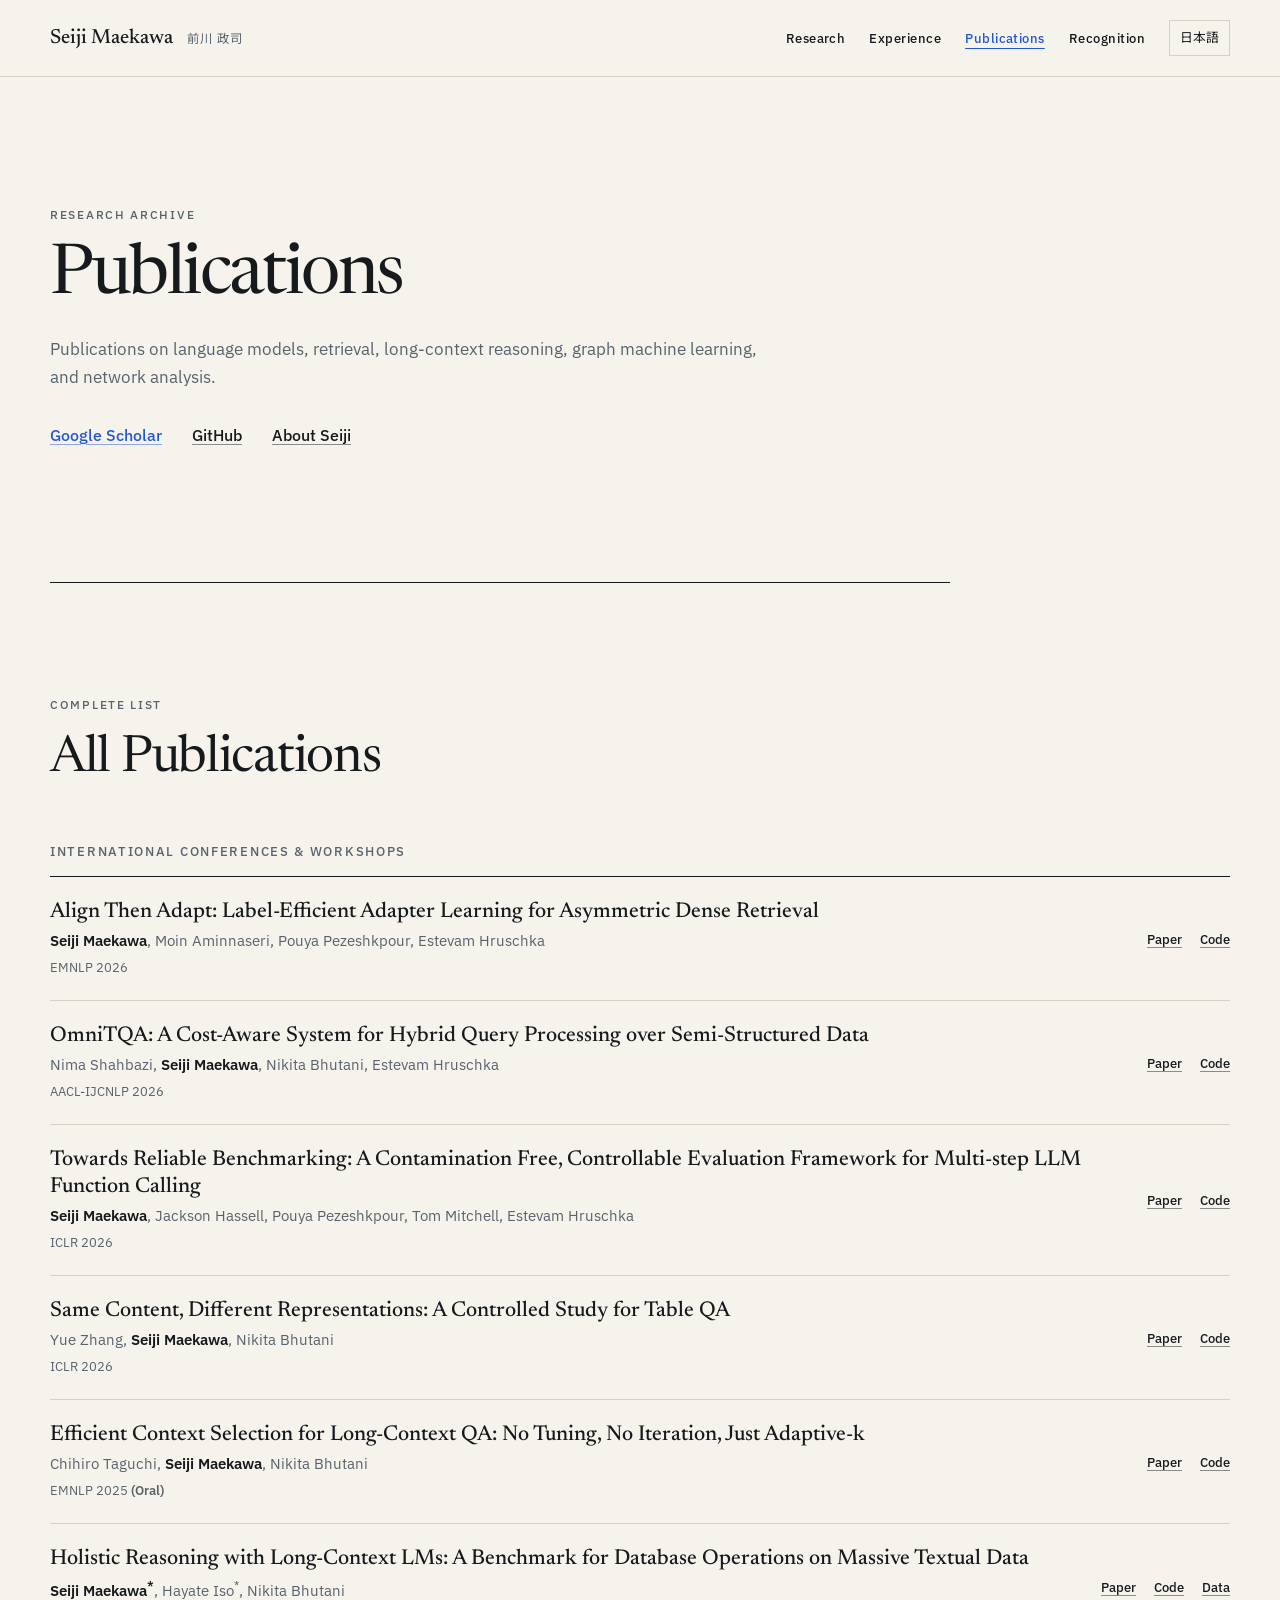
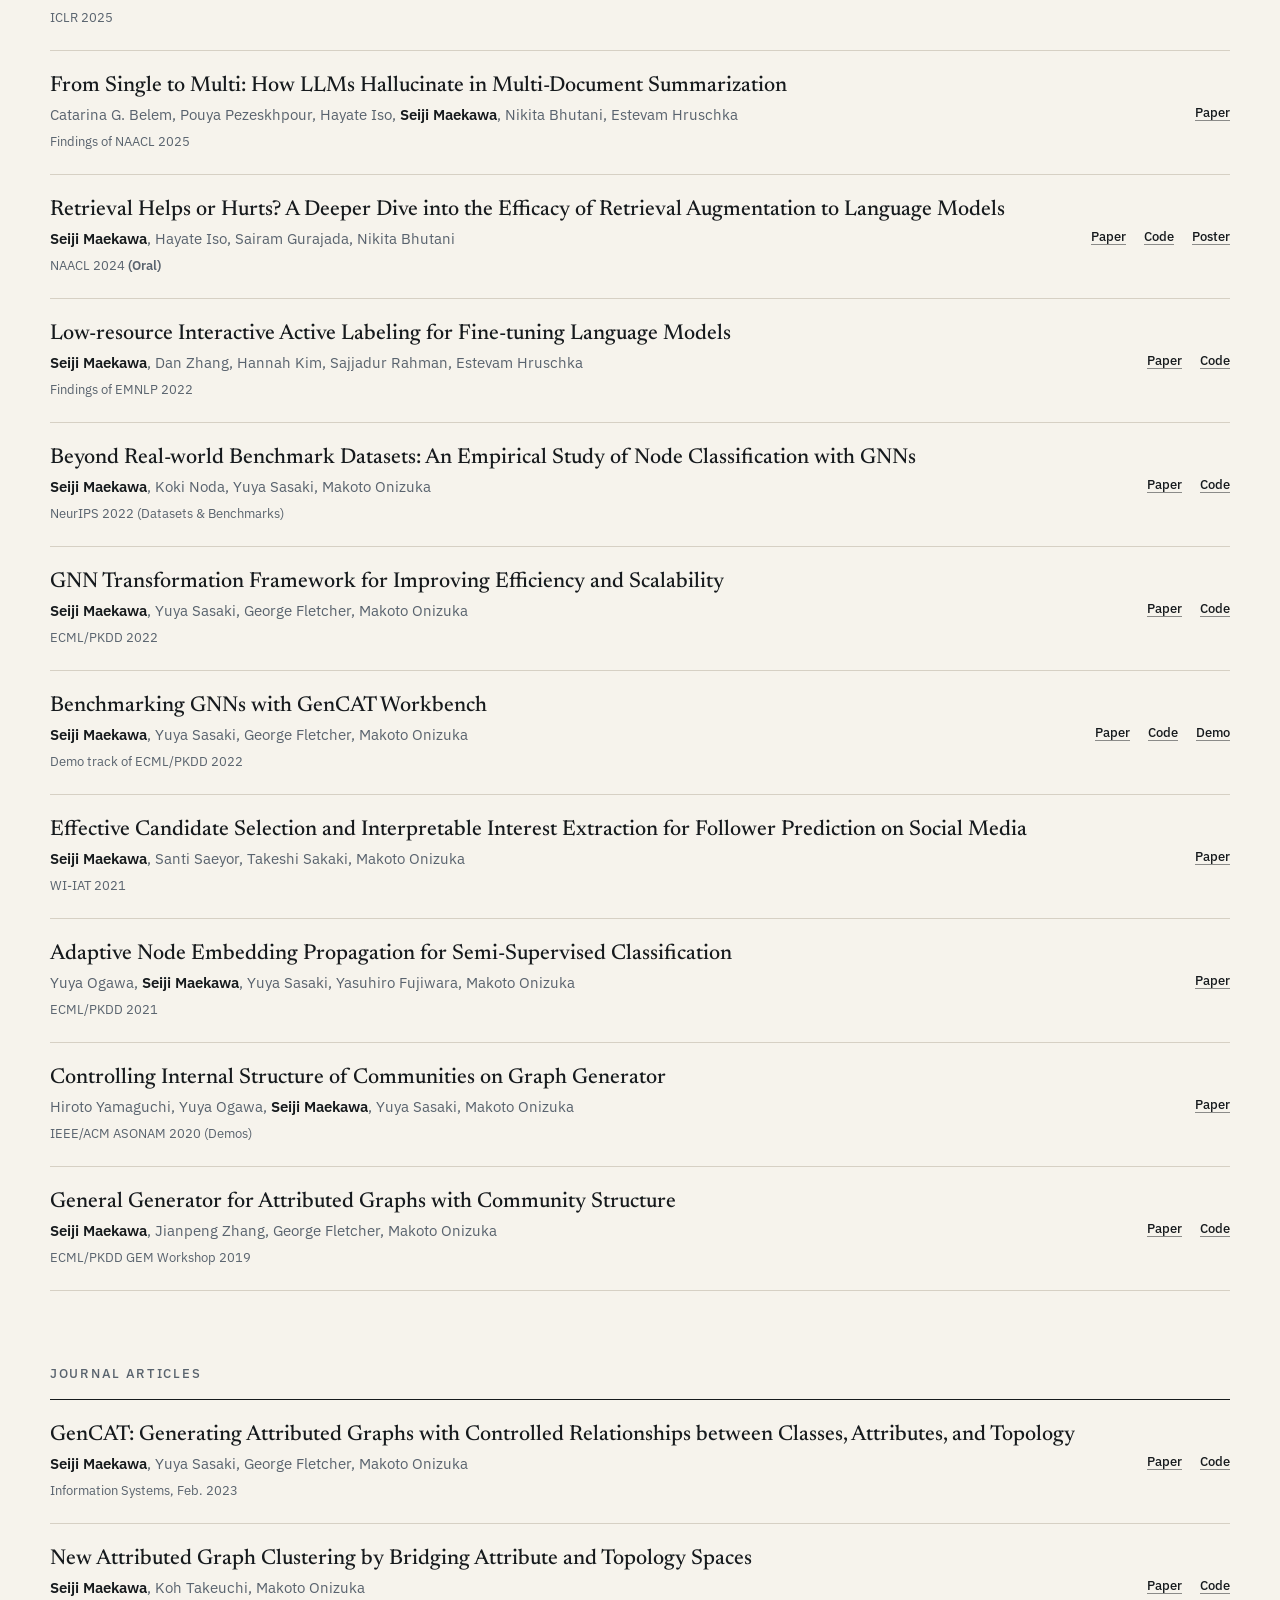
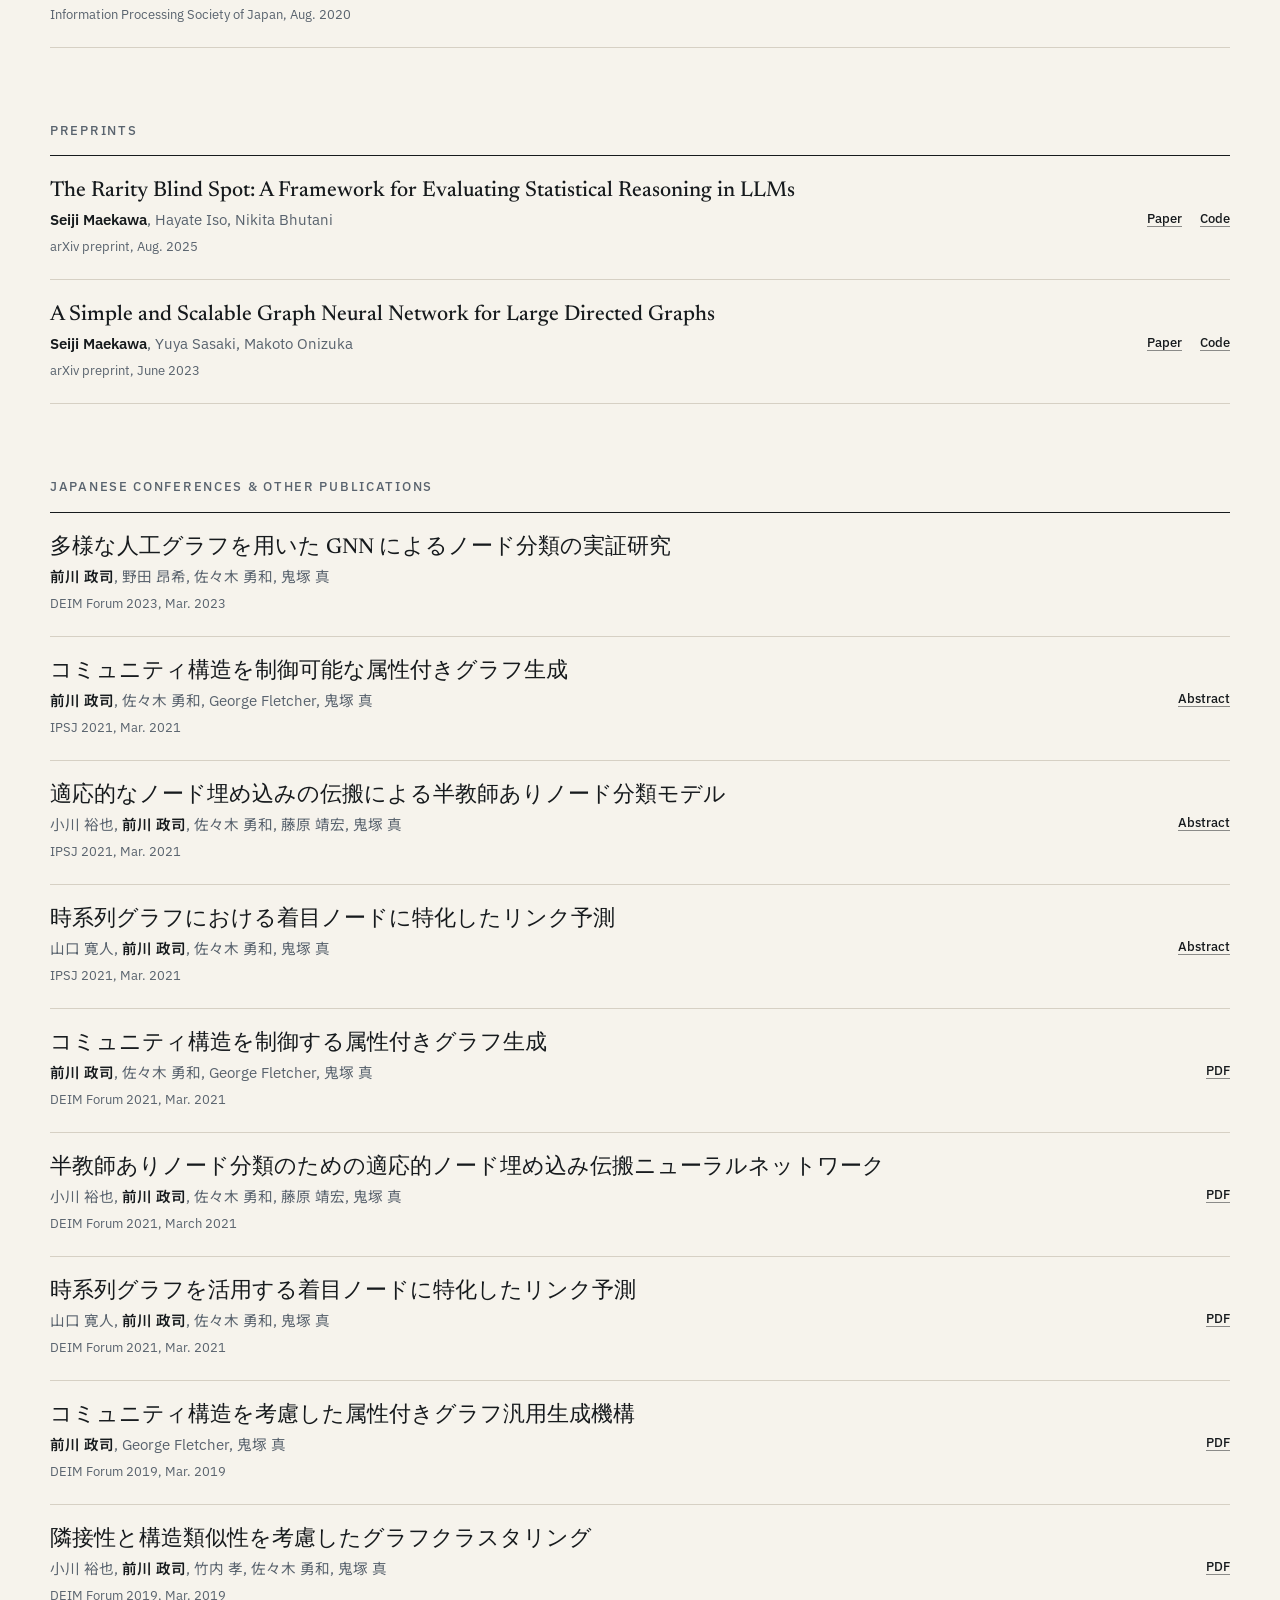
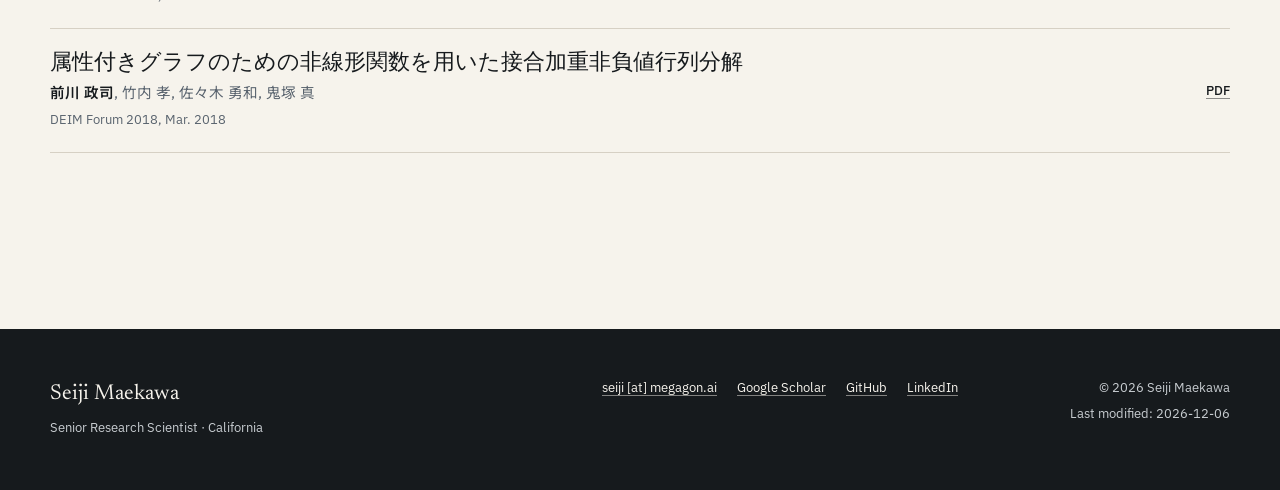
==== commit deb4aa80: "update paper info" ====
--- a/publications.html
+++ b/publications.html
@@ -99,8 +99,17 @@
                         <div class="pub-authors"><u>Seiji Maekawa</u>, Moin Aminnaseri, Pouya Pezeshkpour, Estevam Hruschka</div>
                         <div class="pub-venue">EMNLP 2026</div>
                         <div class="pub-links">
-                            <a href="https://arxiv.org/abs/2604.03403" class="btn-sm">Paper</a>
+                            <a href="https://arxiv.org/abs/2604.03403v2" class="btn-sm">Paper</a>
                             <a href="https://github.com/megagonlabs/ERA" class="btn-sm">Code</a>
+                        </div>
+                    </div>
+                    <div class="publication-item">
+                        <div class="pub-title">OmniTQA: A Cost-Aware System for Hybrid Query Processing over Semi-Structured Data</div>
+                        <div class="pub-authors">Nima Shahbazi, <u>Seiji Maekawa</u>, Nikita Bhutani, Estevam Hruschka</div>
+                        <div class="pub-venue">AACL-IJCNLP 2026</div>
+                        <div class="pub-links">
+                            <a href="https://arxiv.org/abs/2604.02444v1" class="btn-sm">Paper</a>
+                            <a href="https://github.com/megagonlabs/OmniTQA" class="btn-sm">Code</a>
                         </div>
                     </div>
                     <div class="publication-item">
@@ -269,15 +278,6 @@
             <div class="pub-category">
                 <h3><span class="lang-en">Preprints</span><span class="lang-jp">プレプリント</span></h3>
                 <div class="publication-list">
-                    <div class="publication-item">
-                        <div class="pub-title">OmniTQA: A Cost-Aware System for Hybrid Query Processing over Semi-Structured Data</div>
-                        <div class="pub-authors">Nima Shahbazi, <u>Seiji Maekawa</u>, Nikita Bhutani, Estevam Hruschka</div>
-                        <div class="pub-venue">arXiv preprint, Apr. 2026</div>
-                        <div class="pub-links">
-                            <a href="https://arxiv.org/abs/2604.02444" class="btn-sm">Paper</a>
-                            <a href="https://github.com/megagonlabs/OmniTQA" class="btn-sm">Code</a>
-                        </div>
-                    </div>
                     <div class="publication-item">
                         <div class="pub-title">The Rarity Blind Spot: A Framework for Evaluating Statistical Reasoning in LLMs</div>
                         <div class="pub-authors"><u>Seiji Maekawa</u>, Hayate Iso, Nikita Bhutani</div>
